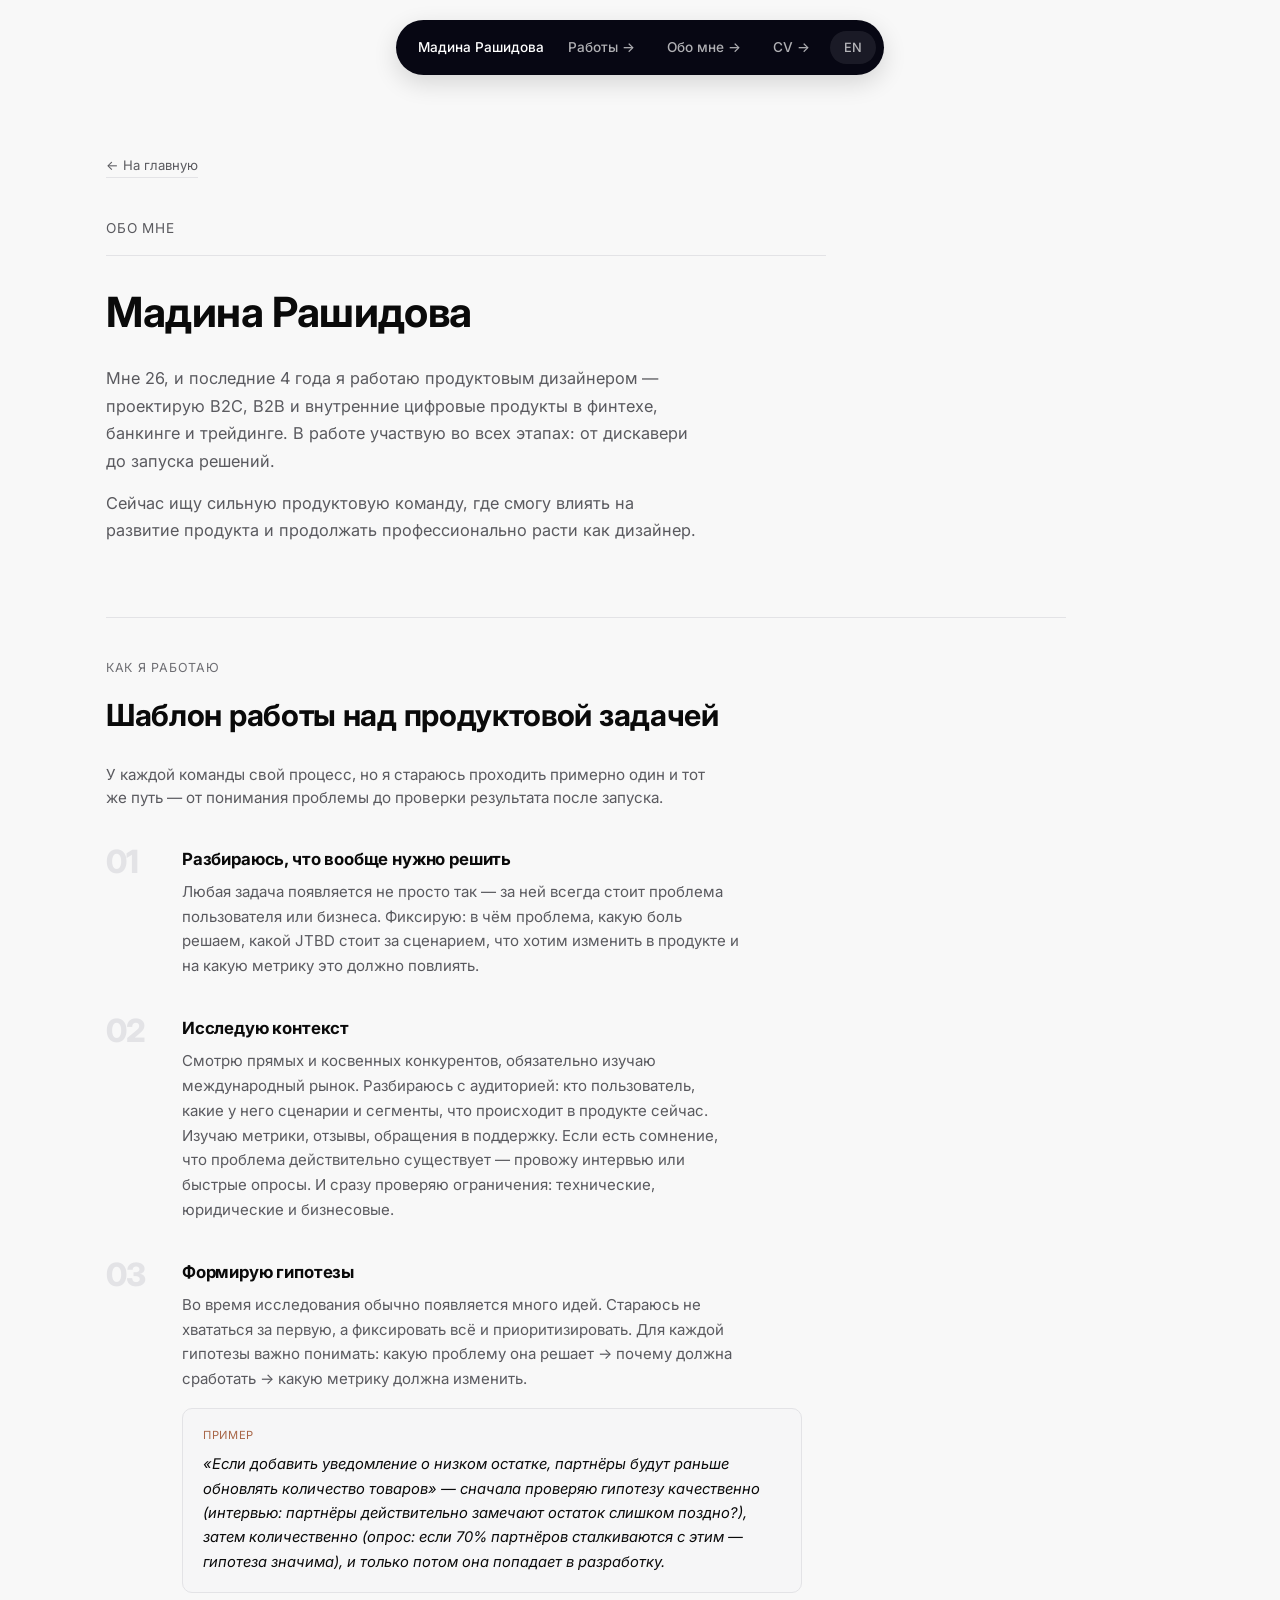
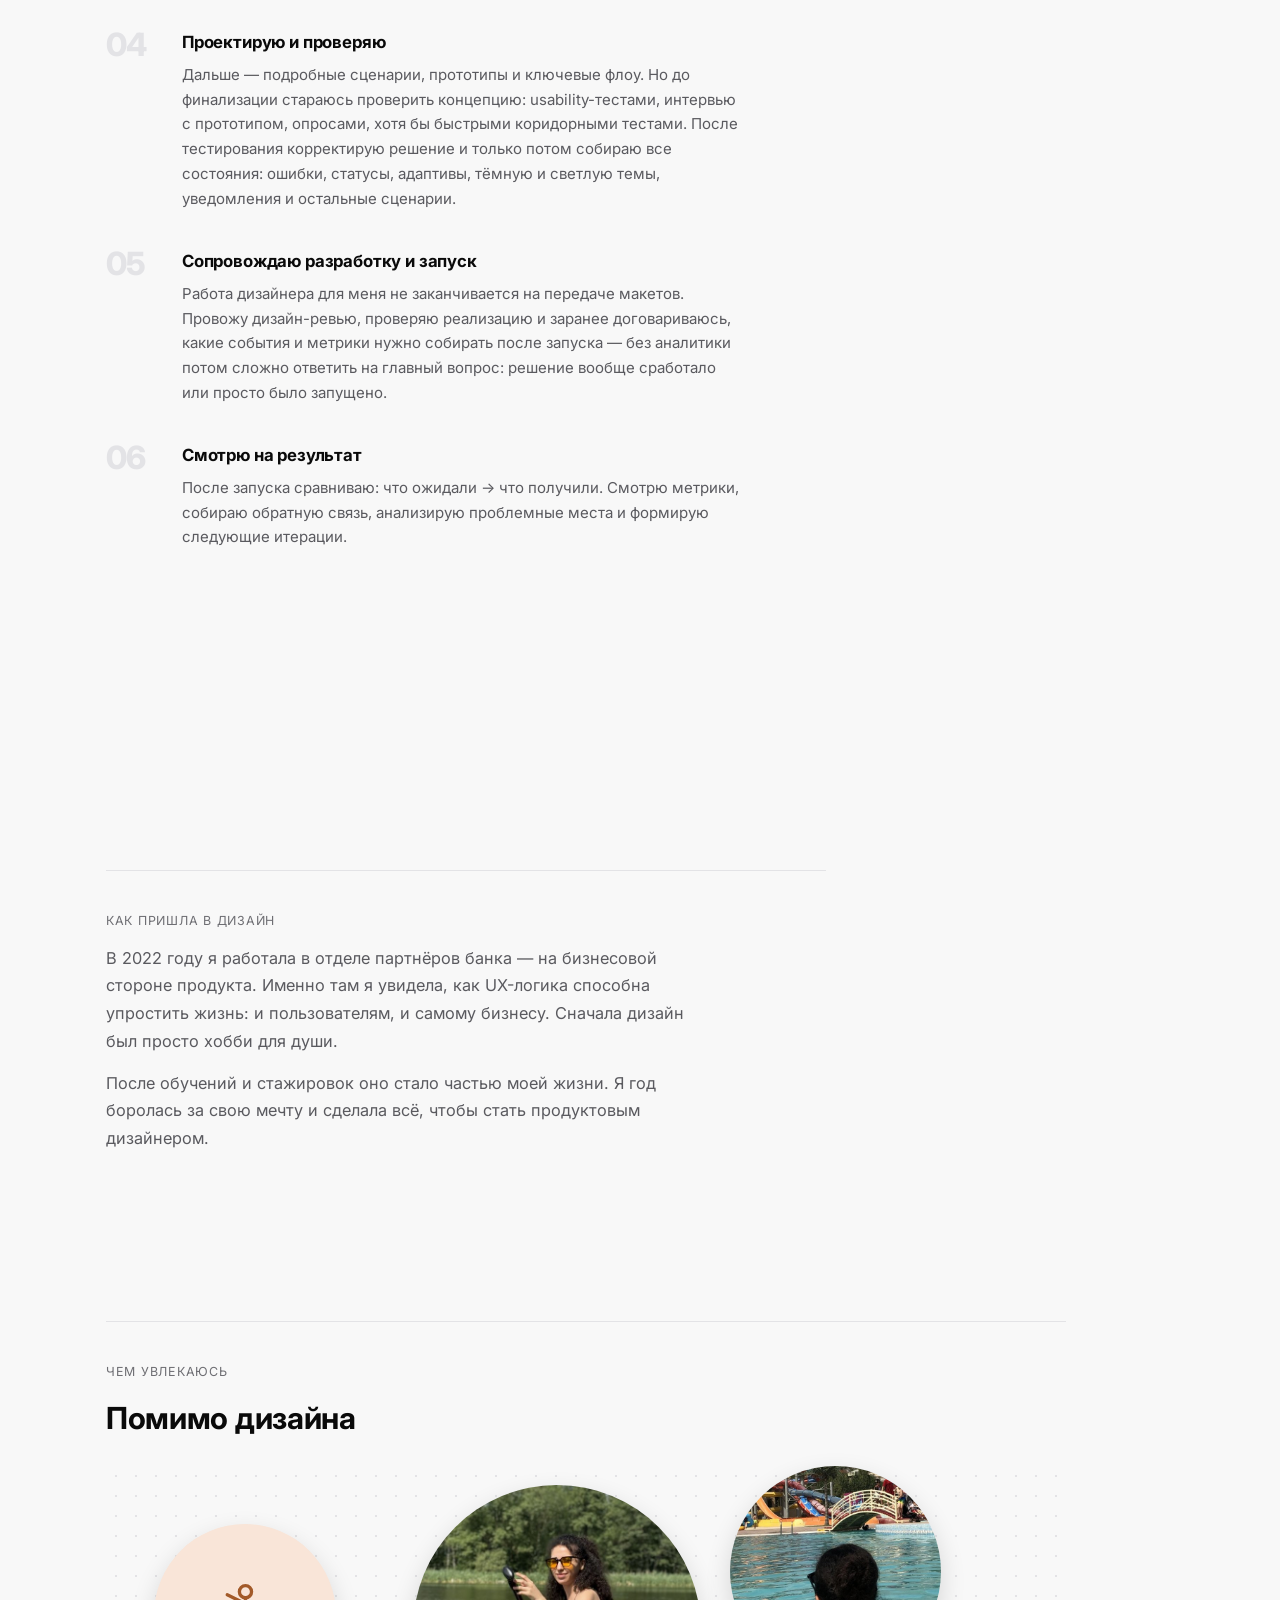
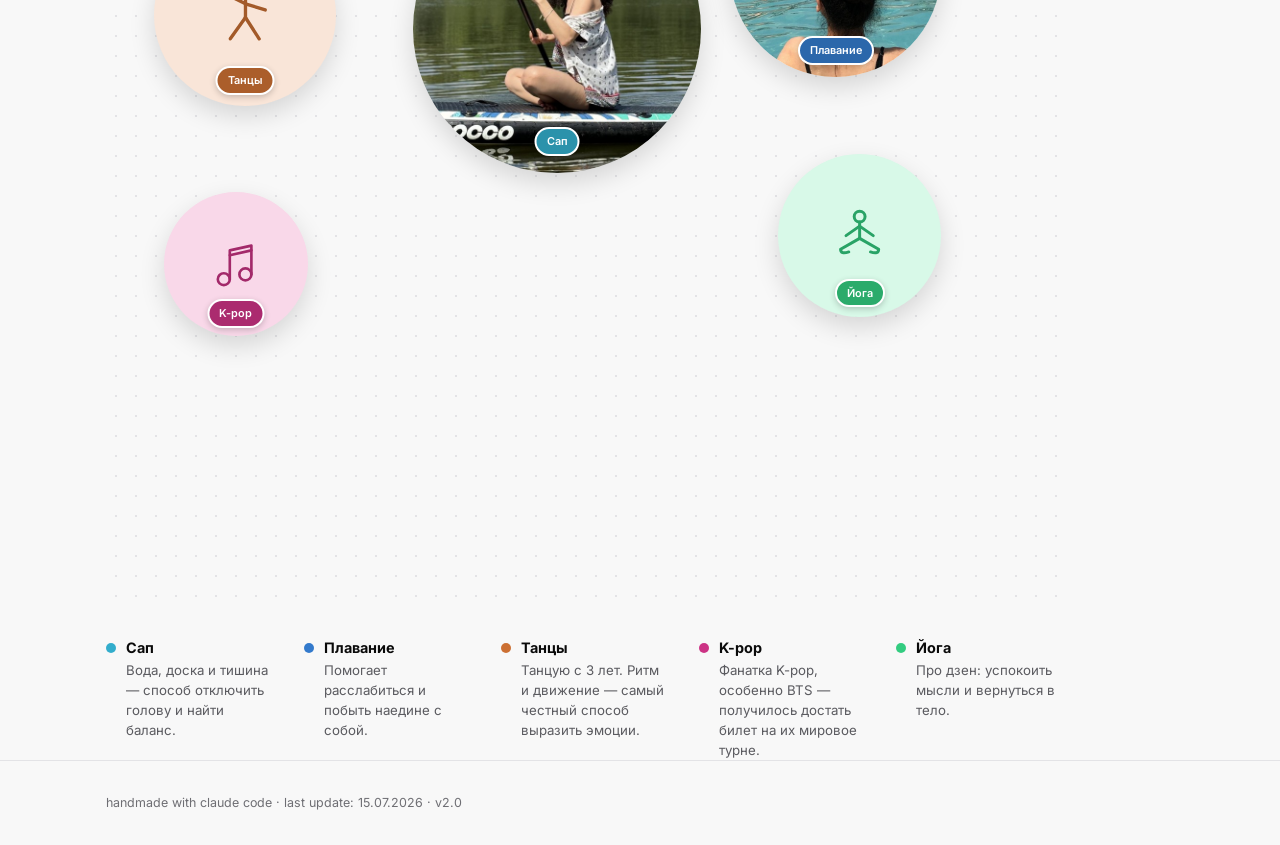
==== about.html @ bf35de85 "Make the hobby bubble-scatter responsive down to mobile Positions and sizes were already container-q" ====
<!DOCTYPE html>
<html lang="ru">
<head>
<meta charset="UTF-8">
<meta name="viewport" content="width=device-width, initial-scale=1.0">
<script>(function(){if(localStorage.getItem('site-lang')==='en')document.documentElement.classList.add('lang-en');})();</script>
<title data-ru="Обо мне — Мадина Рашидова" data-en="About — Madina Rashidova">Обо мне — Мадина Рашидова</title>
<link rel="icon" type="image/png" href="favicon.png">
<meta name="description" data-ru="Мадина Рашидова — продуктовый дизайнер с 4-летним опытом в fintech, banking и трейдинге. Как работаю, как пришла в дизайн и чем увлекаюсь помимо него." data-en="Madina Rashidova — product designer with 4 years of experience in fintech, banking, and trading. How I work, how I got into design, and what I'm into besides it." content="Мадина Рашидова — продуктовый дизайнер с 4-летним опытом в fintech, banking и трейдинге.">
<link rel="preconnect" href="https://fonts.googleapis.com">
<link rel="preconnect" href="https://fonts.gstatic.com" crossorigin>
<link href="https://fonts.googleapis.com/css2?family=Inter:wght@400;500;600;700;800;900&display=swap" rel="stylesheet">
<style>
  :root {
    --bg: #f8f8f8;
    --surface: #f6f6f7;
    --line: #e3e3e6;
    --text: #0a0a0a;
    --text-dim: #5a5a5f;
    --text-dim-2: #6e6e73;
    --accent: #a86647;
    --live: #1f7a3d;
    --nav-bg: #070713;
    --mono: 'Inter', -apple-system, BlinkMacSystemFont, "Segoe UI", Roboto, sans-serif;
    --sans: 'Inter', -apple-system, BlinkMacSystemFont, "Segoe UI", Roboto, sans-serif;
  }
  * { margin: 0; padding: 0; box-sizing: border-box; }
  html { scroll-behavior: smooth; }
  body {
    background: var(--bg);
    color: var(--text);
    font-family: var(--sans);
    line-height: 1.55;
    -webkit-font-smoothing: antialiased;
  }
  a { color: inherit; text-decoration: none; }
  .page { max-width: 1180px; margin: 0 auto; padding: 0 clamp(20px, 5vw, 56px); }

  .site-nav {
    position: fixed; top: 20px; left: 50%; transform: translateX(-50%);
    z-index: 50; display: flex; align-items: center;
    background: var(--nav-bg); border-radius: 100px; padding: 8px 8px 8px 22px;
    box-shadow: 0 8px 24px rgba(0,0,0,0.14);
  }
  .site-nav .nav-name {
    font-family: var(--mono); font-size: 0.85rem; font-weight: 500;
    color: #fff; margin-right: 8px; white-space: nowrap;
  }
  .site-nav a.nav-link {
    font-family: var(--sans); font-size: 0.85rem; font-weight: 500;
    color: rgba(255,255,255,0.68); padding: 9px 16px; border-radius: 100px;
    white-space: nowrap; transition: background 0.2s ease, color 0.2s ease;
  }
  .site-nav a.nav-link:hover, .site-nav a.nav-link:focus-visible { background: rgba(255,255,255,0.12); color: #fff; }
  .lang-toggle {
    font-family: var(--mono); font-size: 0.8rem; font-weight: 500;
    color: rgba(255,255,255,0.68); background: rgba(255,255,255,0.08);
    border: none; padding: 9px 14px; border-radius: 100px; cursor: pointer;
    margin-left: 4px; transition: background 0.2s ease, color 0.2s ease;
  }
  .lang-toggle:hover, .lang-toggle:focus-visible { background: rgba(255,255,255,0.16); color: #fff; }
  @media (max-width: 560px) {
    .site-nav { padding: 6px 6px 6px 14px; }
    .site-nav .nav-name { display: none; }
    .site-nav a.nav-link { padding: 8px 10px; font-size: 0.76rem; }
    .lang-toggle { padding: 8px 11px; font-size: 0.74rem; }
  }

  [data-lang="en"] { display: none; }
  html.lang-en [data-lang="ru"] { display: none; }
  html.lang-en [data-lang="en"] { display: inline; }

  .about-page { padding: 152px 0 0; max-width: 720px; }
  .about-wide { max-width: 960px; }
  .back-link {
    display: inline-block; font-family: var(--mono); font-size: 0.82rem;
    color: var(--text-dim); margin-bottom: 40px; padding-bottom: 2px;
    border-bottom: 1px solid var(--line); transition: color 0.2s ease, border-color 0.2s ease;
  }
  .back-link:hover { color: var(--accent); border-color: var(--accent); }
  .about-kicker {
    font-family: var(--mono); font-size: 0.85rem; color: var(--text-dim);
    text-transform: uppercase; letter-spacing: 0.06em; margin-bottom: 24px;
    padding-bottom: 16px; border-bottom: 1px solid var(--line);
  }
  h1.about-title {
    font-size: clamp(1.8rem, 4vw, 2.6rem); font-weight: 700;
    letter-spacing: -0.01em; margin-bottom: 20px;
  }
  .about-text p { font-size: 1.02rem; color: var(--text-dim); line-height: 1.7; max-width: 60ch; }

  .about-block { margin-top: 72px; padding-top: 40px; border-top: 1px solid var(--line); padding-bottom: 96px; }
  .about-block.tight { padding-bottom: 0; }
  .section-label {
    font-family: var(--mono); font-size: 0.78rem; text-transform: uppercase;
    letter-spacing: 0.06em; color: var(--text-dim-2); margin-bottom: 14px;
  }
  .section-title { font-size: clamp(1.4rem, 3vw, 1.9rem); font-weight: 700; letter-spacing: -0.01em; margin-bottom: 24px; }
  .section-intro { color: var(--text-dim); font-size: 0.95rem; max-width: 62ch; margin-bottom: 36px; }

  .process-grid { display: flex; flex-direction: column; gap: 36px; }
  .process-step { display: grid; grid-template-columns: 56px 1fr; gap: 20px; }
  .process-num {
    font-family: var(--sans); font-weight: 800; font-size: 2rem; color: var(--line);
    line-height: 1; letter-spacing: -0.02em;
  }
  .process-step h3 { font-size: 1.05rem; font-weight: 700; margin-bottom: 8px; letter-spacing: -0.01em; }
  .process-step p { color: var(--text-dim); font-size: 0.94rem; line-height: 1.65; max-width: 62ch; }
  .process-example {
    margin-top: 16px; background: var(--surface); border: 1px solid var(--line);
    border-radius: 10px; padding: 18px 20px; max-width: 62ch;
  }
  .process-example .example-label {
    display: block; font-family: var(--mono); font-size: 0.7rem; text-transform: uppercase;
    letter-spacing: 0.06em; color: var(--accent); margin-bottom: 8px;
  }
  .process-example p { font-style: italic; color: var(--text); font-size: 0.92rem; margin: 0; max-width: none; }
  @media (max-width: 640px) {
    .process-step { grid-template-columns: 36px 1fr; }
    .process-num { font-size: 1.4rem; }
  }

  .hobby-scatter {
    position: relative; container-type: inline-size;
    height: 58cqw; min-height: 220px; margin-bottom: 8px;
    background-image: radial-gradient(circle, var(--line) 1px, transparent 1px);
    background-size: 20px 20px; border-radius: 20px;
  }
  .hobby-bubble {
    position: absolute; left: var(--x); top: var(--y); width: var(--size); height: var(--size);
    border-radius: 50%; overflow: hidden; box-shadow: 0 10px 26px rgba(0,0,0,0.14);
    opacity: 0; transform: scale(0.7); transition: opacity 0.5s ease, transform 0.5s ease;
    transition-delay: var(--delay, 0s);
  }
  .hobby-bubble.in-view { opacity: 1; transform: scale(1); }
  .hobby-bubble img { width: 100%; height: 100%; object-fit: cover; display: block; }
  .hobby-bubble-icon { background: hsl(var(--hue, 20) 72% 91%); display: flex; align-items: center; justify-content: center; }
  .hobby-bubble-icon svg { width: 40%; height: 40%; color: hsl(var(--hue, 20) 60% 40%); }
  .hobby-bubble-tag {
    position: absolute; bottom: 6%; left: 50%; transform: translateX(-50%);
    background: hsl(var(--hue, 20) 60% 42%); color: #fff; font-family: var(--mono);
    font-size: clamp(0.56rem, 3cqw, 0.68rem); font-weight: 600;
    padding: clamp(2px, 0.8cqw, 4px) clamp(6px, 2cqw, 10px); border-radius: 999px;
    white-space: nowrap; border: 2px solid #fff; box-shadow: 0 2px 6px rgba(0,0,0,0.2);
  }
  .hobby-legend {
    display: grid; grid-template-columns: repeat(auto-fit, minmax(150px, 1fr));
    gap: 14px 28px; margin-top: 28px;
  }
  .hobby-legend-item { display: flex; gap: 10px; align-items: flex-start; }
  .hobby-legend-dot { width: 10px; height: 10px; border-radius: 50%; background: hsl(var(--hue, 20) 60% 50%); margin-top: 6px; flex-shrink: 0; }
  .hobby-legend-item strong { font-size: 0.9rem; display: block; margin-bottom: 2px; }
  .hobby-legend-item p { font-size: 0.83rem; color: var(--text-dim); margin: 0; line-height: 1.5; }

  footer.page-footer {
    border-top: 1px solid var(--line); padding: 32px 0;
    font-family: var(--mono); font-size: 0.78rem; color: var(--text-dim-2);
  }
</style>
</head>
<body>

  <nav class="site-nav">
    <a href="index.html" class="nav-name"><span data-lang="ru">Мадина Рашидова</span><span data-lang="en">Madina Rashidova</span></a>
    <a href="index.html#work" class="nav-link"><span data-lang="ru">Работы →</span><span data-lang="en">Work →</span></a>
    <a href="about.html" class="nav-link"><span data-lang="ru">Обо мне →</span><span data-lang="en">About →</span></a>
    <a href="cv.pdf" class="nav-link" target="_blank">CV →</a>
    <button type="button" class="lang-toggle" data-lang-toggle>EN</button>
  </nav>

  <div class="page">

    <div class="about-page">
      <a class="back-link" href="index.html"><span data-lang="ru">← На главную</span><span data-lang="en">← Home</span></a>
      <div class="about-kicker"><span data-lang="ru">Обо мне</span><span data-lang="en">About</span></div>
      <h1 class="about-title"><span data-lang="ru">Мадина Рашидова</span><span data-lang="en">Madina Rashidova</span></h1>
      <div class="about-text">
        <p><span data-lang="ru">Мне 26, и последние 4 года я работаю продуктовым дизайнером — проектирую B2C, B2B и внутренние цифровые продукты в финтехе, банкинге и трейдинге. В работе участвую во всех этапах: от дискавери до запуска решений.</span><span data-lang="en">I'm 26, and for the past 4 years I've been working as a product designer — designing B2C, B2B, and internal digital products in fintech, banking, and trading. I'm involved at every stage of the work, from discovery to launch.</span></p>
        <p style="margin-top:14px"><span data-lang="ru">Сейчас ищу сильную продуктовую команду, где смогу влиять на развитие продукта и продолжать профессионально расти как дизайнер.</span><span data-lang="en">Right now I'm looking for a strong product team where I can influence the product's direction and keep growing as a designer.</span></p>
      </div>
    </div>

    <div class="about-wide">
      <div class="about-block">
        <div class="section-label"><span data-lang="ru">Как я работаю</span><span data-lang="en">How I work</span></div>
        <h2 class="section-title"><span data-lang="ru">Шаблон работы над продуктовой задачей</span><span data-lang="en">My template for a product task</span></h2>
        <p class="section-intro"><span data-lang="ru">У каждой команды свой процесс, но я стараюсь проходить примерно один и тот же путь — от понимания проблемы до проверки результата после запуска.</span><span data-lang="en">Every team has its own process, but I try to follow roughly the same path — from understanding the problem to checking the result after launch.</span></p>

        <div class="process-grid">
          <div class="process-step">
            <div class="process-num">01</div>
            <div>
              <h3><span data-lang="ru">Разбираюсь, что вообще нужно решить</span><span data-lang="en">Figure out what actually needs solving</span></h3>
              <p><span data-lang="ru">Любая задача появляется не просто так — за ней всегда стоит проблема пользователя или бизнеса. Фиксирую: в чём проблема, какую боль решаем, какой JTBD стоит за сценарием, что хотим изменить в продукте и на какую метрику это должно повлиять.</span><span data-lang="en">Every task exists for a reason — there's always a user or business problem behind it. I write down what the problem is, what pain we're solving, the JTBD behind the scenario, what we want to change in the product, and what metric it should move.</span></p>
            </div>
          </div>
          <div class="process-step">
            <div class="process-num">02</div>
            <div>
              <h3><span data-lang="ru">Исследую контекст</span><span data-lang="en">Research the context</span></h3>
              <p><span data-lang="ru">Смотрю прямых и косвенных конкурентов, обязательно изучаю международный рынок. Разбираюсь с аудиторией: кто пользователь, какие у него сценарии и сегменты, что происходит в продукте сейчас. Изучаю метрики, отзывы, обращения в поддержку. Если есть сомнение, что проблема действительно существует — провожу интервью или быстрые опросы. И сразу проверяю ограничения: технические, юридические и бизнесовые.</span><span data-lang="en">I look at direct and indirect competitors, always including the international market. I dig into the audience: who the user is, what scenarios and segments exist, what's happening in the product right now. I study metrics, reviews, and support tickets. If I doubt the problem really exists, I run interviews or quick surveys. And I check constraints early — technical, legal, business.</span></p>
            </div>
          </div>
          <div class="process-step">
            <div class="process-num">03</div>
            <div>
              <h3><span data-lang="ru">Формирую гипотезы</span><span data-lang="en">Form hypotheses</span></h3>
              <p><span data-lang="ru">Во время исследования обычно появляется много идей. Стараюсь не хвататься за первую, а фиксировать всё и приоритизировать. Для каждой гипотезы важно понимать: какую проблему она решает → почему должна сработать → какую метрику должна изменить.</span><span data-lang="en">Research usually surfaces a lot of ideas. I try not to grab the first one, but log everything and prioritize. For each hypothesis I need to know: what problem it solves → why it should work → what metric it should change.</span></p>
              <div class="process-example">
                <span class="example-label"><span data-lang="ru">Пример</span><span data-lang="en">Example</span></span>
                <p><span data-lang="ru">«Если добавить уведомление о низком остатке, партнёры будут раньше обновлять количество товаров» — сначала проверяю гипотезу качественно (интервью: партнёры действительно замечают остаток слишком поздно?), затем количественно (опрос: если 70% партнёров сталкиваются с этим — гипотеза значима), и только потом она попадает в разработку.</span><span data-lang="en">"If we add a low-stock notification, partners will update quantities earlier" — I first check the hypothesis qualitatively (interviews: do partners really notice low stock too late?), then quantitatively (a survey: if 70% of partners hit this problem, the hypothesis is significant), and only then does it move into development.</span></p>
              </div>
            </div>
          </div>
          <div class="process-step">
            <div class="process-num">04</div>
            <div>
              <h3><span data-lang="ru">Проектирую и проверяю</span><span data-lang="en">Design and validate</span></h3>
              <p><span data-lang="ru">Дальше — подробные сценарии, прототипы и ключевые флоу. Но до финализации стараюсь проверить концепцию: usability-тестами, интервью с прототипом, опросами, хотя бы быстрыми коридорными тестами. После тестирования корректирую решение и только потом собираю все состояния: ошибки, статусы, адаптивы, тёмную и светлую темы, уведомления и остальные сценарии.</span><span data-lang="en">Next come detailed scenarios, prototypes, and key flows. But before finalizing, I try to validate the concept: usability tests, prototype interviews, surveys, or at least quick hallway tests. After testing I adjust the solution, and only then assemble every state: errors, statuses, responsive layouts, dark and light themes, notifications, and the rest of the scenarios.</span></p>
            </div>
          </div>
          <div class="process-step">
            <div class="process-num">05</div>
            <div>
              <h3><span data-lang="ru">Сопровождаю разработку и запуск</span><span data-lang="en">Support development and launch</span></h3>
              <p><span data-lang="ru">Работа дизайнера для меня не заканчивается на передаче макетов. Провожу дизайн-ревью, проверяю реализацию и заранее договариваюсь, какие события и метрики нужно собирать после запуска — без аналитики потом сложно ответить на главный вопрос: решение вообще сработало или просто было запущено.</span><span data-lang="en">For me, a designer's job doesn't end at handoff. I run design reviews, check the implementation, and agree in advance on which events and metrics to track after launch — without analytics it's hard to later answer the main question: did the solution actually work, or did it just ship.</span></p>
            </div>
          </div>
          <div class="process-step">
            <div class="process-num">06</div>
            <div>
              <h3><span data-lang="ru">Смотрю на результат</span><span data-lang="en">Look at the result</span></h3>
              <p><span data-lang="ru">После запуска сравниваю: что ожидали → что получили. Смотрю метрики, собираю обратную связь, анализирую проблемные места и формирую следующие итерации.</span><span data-lang="en">After launch I compare what we expected to what we got. I look at metrics, gather feedback, analyze pain points, and shape the next iterations.</span></p>
            </div>
          </div>
        </div>
      </div>
    </div>

    <div class="about-page">
      <div class="about-block">
        <div class="section-label"><span data-lang="ru">Как пришла в дизайн</span><span data-lang="en">How I got into design</span></div>
        <div class="about-text">
          <p><span data-lang="ru">В 2022 году я работала в отделе партнёров банка — на бизнесовой стороне продукта. Именно там я увидела, как UX-логика способна упростить жизнь: и пользователям, и самому бизнесу. Сначала дизайн был просто хобби для души.</span><span data-lang="en">In 2022 I worked in a bank's partner department — on the business side of the product. That's where I first saw how UX logic can simplify life, both for users and for the business itself. At first, design was just a hobby for the soul.</span></p>
          <p style="margin-top:14px"><span data-lang="ru">После обучений и стажировок оно стало частью моей жизни. Я год боролась за свою мечту и сделала всё, чтобы стать продуктовым дизайнером.</span><span data-lang="en">After courses and internships, it became part of my life. I spent a year fighting for that dream, and did everything I could to become a product designer.</span></p>
        </div>
      </div>
    </div>

    <div class="about-wide">
      <div class="about-block tight">
        <div class="section-label"><span data-lang="ru">Чем увлекаюсь</span><span data-lang="en">What I'm into</span></div>
        <h2 class="section-title"><span data-lang="ru">Помимо дизайна</span><span data-lang="en">Beyond design</span></h2>

        <div class="hobby-scatter" id="hobbyScatter">
          <div class="hobby-bubble" style="--hue:192; --size:30cqw; --x:32cqw; --y:2cqw; --delay:0s;">
            <img src="assets/hobby-sup.jpg" alt="Мадина на сапе на озере" loading="lazy">
            <span class="hobby-bubble-tag"><span data-lang="ru">Сап</span><span data-lang="en">SUP</span></span>
          </div>
          <div class="hobby-bubble" style="--hue:212; --size:22cqw; --x:65cqw; --y:0cqw; --delay:0.08s;">
            <img src="assets/hobby-swim.jpg" alt="Мадина у бассейна в аквапарке" loading="lazy">
            <span class="hobby-bubble-tag"><span data-lang="ru">Плавание</span><span data-lang="en">Swim</span></span>
          </div>
          <div class="hobby-bubble hobby-bubble-icon" style="--hue:24; --size:19cqw; --x:5cqw; --y:6cqw; --delay:0.16s;">
            <svg viewBox="0 0 48 48" fill="none" xmlns="http://www.w3.org/2000/svg">
              <circle cx="24" cy="9" r="4" stroke="currentColor" stroke-width="2.2"/>
              <path d="M24 13V26" stroke="currentColor" stroke-width="2.2" stroke-linecap="round"/>
              <path d="M24 17L12 11" stroke="currentColor" stroke-width="2.2" stroke-linecap="round"/>
              <path d="M24 17L37 21" stroke="currentColor" stroke-width="2.2" stroke-linecap="round"/>
              <path d="M24 26L14 40" stroke="currentColor" stroke-width="2.2" stroke-linecap="round"/>
              <path d="M24 26L33 40" stroke="currentColor" stroke-width="2.2" stroke-linecap="round"/>
            </svg>
            <span class="hobby-bubble-tag"><span data-lang="ru">Танцы</span><span data-lang="en">Dance</span></span>
          </div>
          <div class="hobby-bubble hobby-bubble-icon" style="--hue:328; --size:15cqw; --x:6cqw; --y:34cqw; --delay:0.24s;">
            <svg viewBox="0 0 48 48" fill="none" xmlns="http://www.w3.org/2000/svg">
              <circle cx="14" cy="36" r="5" stroke="currentColor" stroke-width="2.2"/>
              <circle cx="32" cy="32" r="5" stroke="currentColor" stroke-width="2.2"/>
              <path d="M19 36V12L37 8V32" stroke="currentColor" stroke-width="2.2" stroke-linecap="round" stroke-linejoin="round"/>
              <path d="M19 16L37 12" stroke="currentColor" stroke-width="2.2" stroke-linecap="round"/>
            </svg>
            <span class="hobby-bubble-tag">K-pop</span>
          </div>
          <div class="hobby-bubble hobby-bubble-icon" style="--hue:150; --size:17cqw; --x:70cqw; --y:30cqw; --delay:0.32s;">
            <svg viewBox="0 0 48 48" fill="none" xmlns="http://www.w3.org/2000/svg">
              <circle cx="24" cy="10" r="4" stroke="currentColor" stroke-width="2.2"/>
              <path d="M24 14V26" stroke="currentColor" stroke-width="2.2" stroke-linecap="round"/>
              <path d="M24 17L14 24" stroke="currentColor" stroke-width="2.2" stroke-linecap="round"/>
              <path d="M24 17L34 24" stroke="currentColor" stroke-width="2.2" stroke-linecap="round"/>
              <path d="M24 26L10 34Q10 38 16 36" stroke="currentColor" stroke-width="2.2" stroke-linecap="round" stroke-linejoin="round"/>
              <path d="M24 26L38 34Q38 38 32 36" stroke="currentColor" stroke-width="2.2" stroke-linecap="round" stroke-linejoin="round"/>
            </svg>
            <span class="hobby-bubble-tag"><span data-lang="ru">Йога</span><span data-lang="en">Yoga</span></span>
          </div>
        </div>

        <div class="hobby-legend">
          <div class="hobby-legend-item">
            <span class="hobby-legend-dot" style="--hue:192"></span>
            <div><strong><span data-lang="ru">Сап</span><span data-lang="en">SUP</span></strong><p><span data-lang="ru">Вода, доска и тишина — способ отключить голову и найти баланс.</span><span data-lang="en">Water, a board, and silence — a way to switch off and find balance.</span></p></div>
          </div>
          <div class="hobby-legend-item">
            <span class="hobby-legend-dot" style="--hue:212"></span>
            <div><strong><span data-lang="ru">Плавание</span><span data-lang="en">Swimming</span></strong><p><span data-lang="ru">Помогает расслабиться и побыть наедине с собой.</span><span data-lang="en">Helps me relax and spend time alone with my thoughts.</span></p></div>
          </div>
          <div class="hobby-legend-item">
            <span class="hobby-legend-dot" style="--hue:24"></span>
            <div><strong><span data-lang="ru">Танцы</span><span data-lang="en">Dance</span></strong><p><span data-lang="ru">Танцую с 3 лет. Ритм и движение — самый честный способ выразить эмоции.</span><span data-lang="en">Dancing since age 3. Rhythm and movement are the most honest way I express emotion.</span></p></div>
          </div>
          <div class="hobby-legend-item">
            <span class="hobby-legend-dot" style="--hue:328"></span>
            <div><strong>K-pop</strong><p><span data-lang="ru">Фанатка K-pop, особенно BTS — получилось достать билет на их мировое турне.</span><span data-lang="en">A K-pop fan, especially of BTS — managed to get a ticket to their world tour.</span></p></div>
          </div>
          <div class="hobby-legend-item">
            <span class="hobby-legend-dot" style="--hue:150"></span>
            <div><strong><span data-lang="ru">Йога</span><span data-lang="en">Yoga</span></strong><p><span data-lang="ru">Про дзен: успокоить мысли и вернуться в тело.</span><span data-lang="en">About finding zen — calming the mind and returning to the body.</span></p></div>
          </div>
        </div>

      </div>
    </div>

  </div>

  <footer class="page-footer">
    <div class="page">handmade with claude code · last update: 15.07.2026 · v2.0</div>
  </footer>

  <script>
    if ('IntersectionObserver' in window) {
      var hobbyEls = document.querySelectorAll('.hobby-bubble');
      var hobbyObserver = new IntersectionObserver(function (entries) {
        entries.forEach(function (entry) {
          if (entry.isIntersecting) {
            entry.target.classList.add('in-view');
            hobbyObserver.unobserve(entry.target);
          }
        });
      }, { threshold: 0.2 });
      hobbyEls.forEach(function (el) { hobbyObserver.observe(el); });
    } else {
      document.querySelectorAll('.hobby-bubble').forEach(function (el) { el.classList.add('in-view'); });
    }
  </script>
  <script src="assets/i18n.js"></script>
</body>
</html>
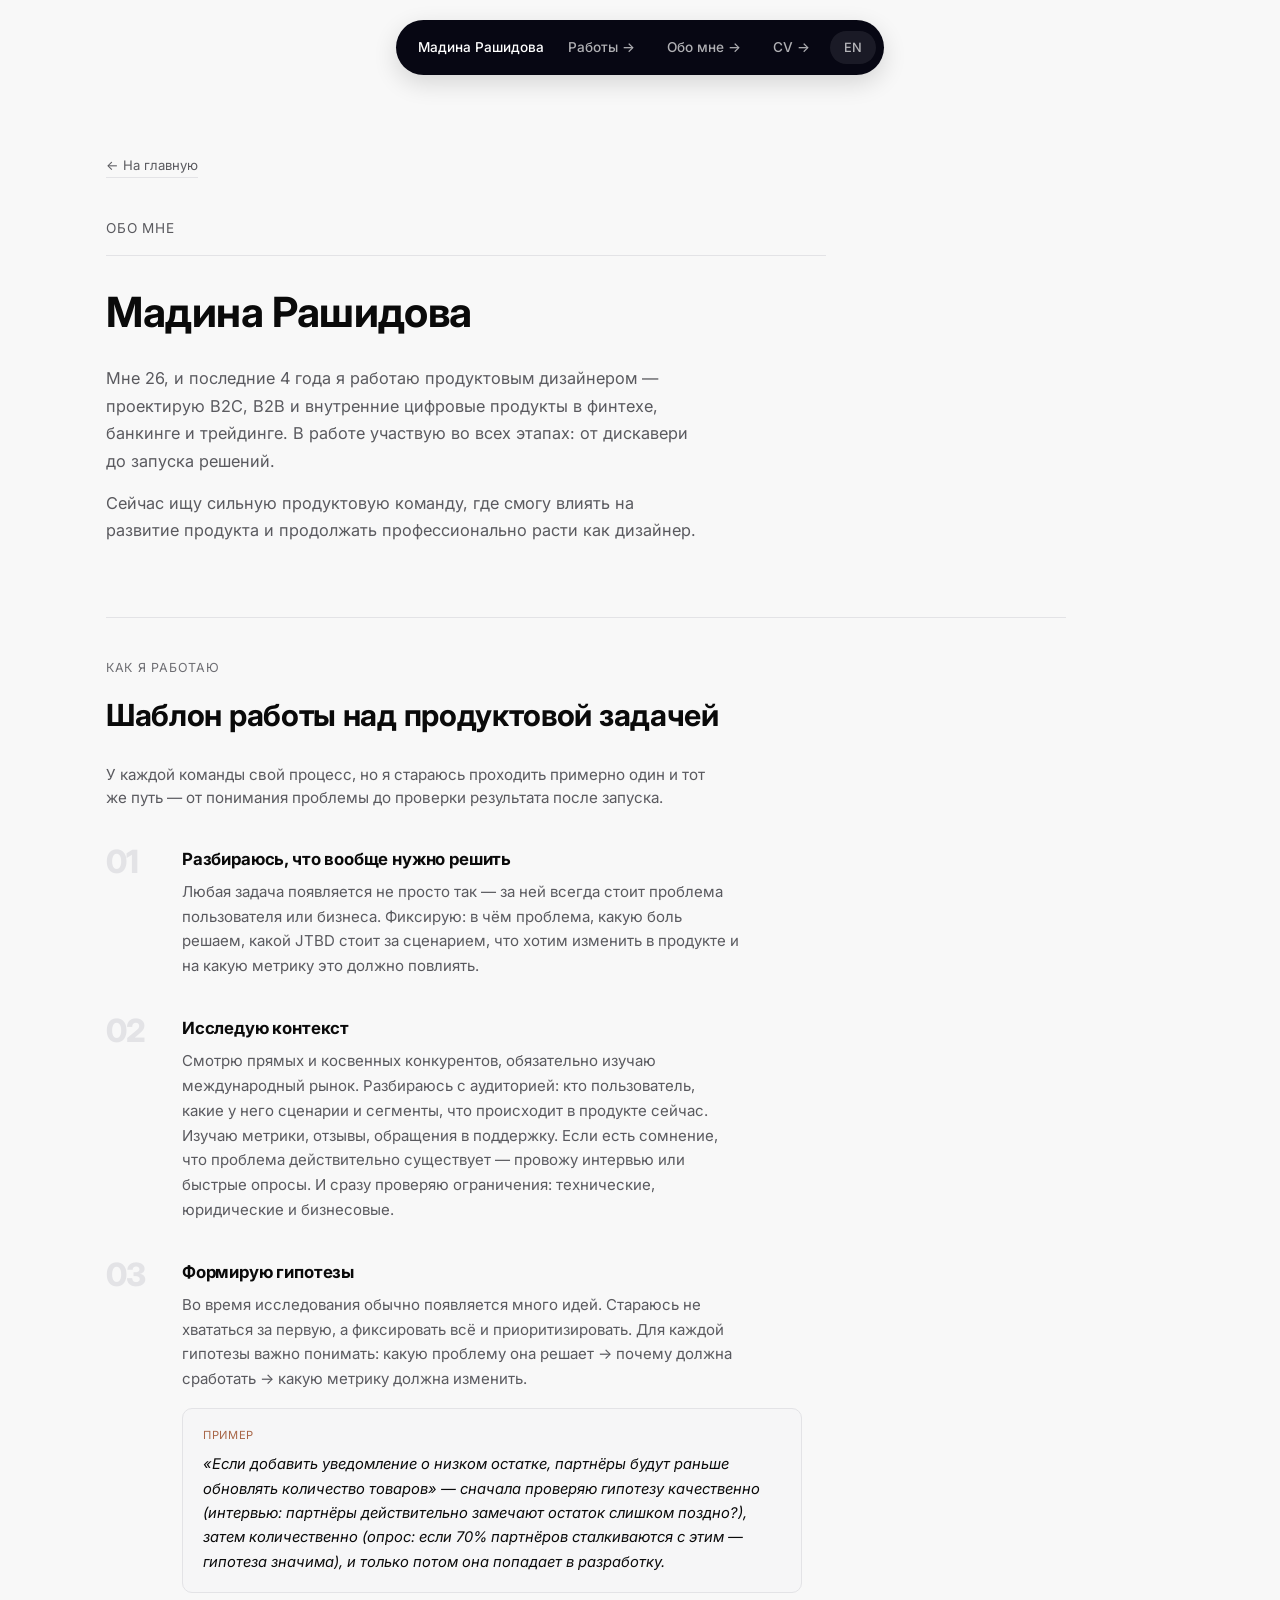
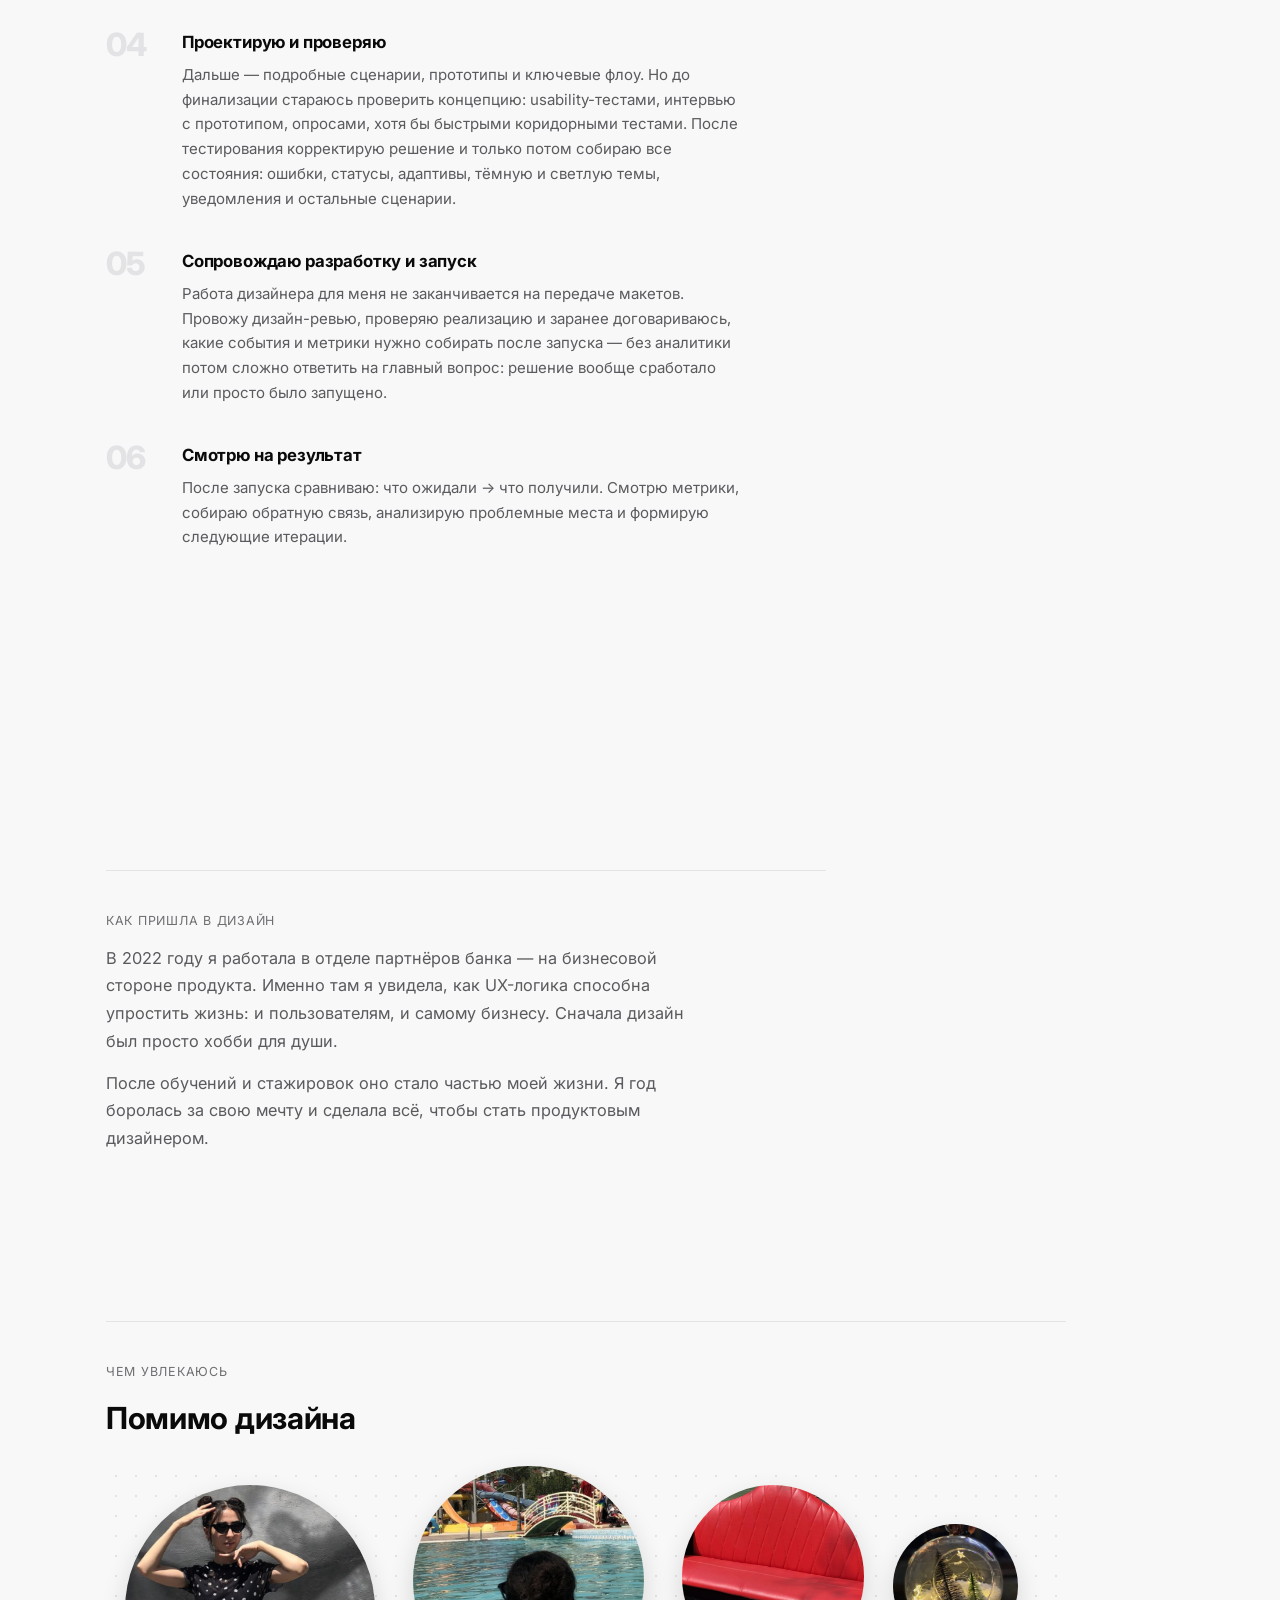
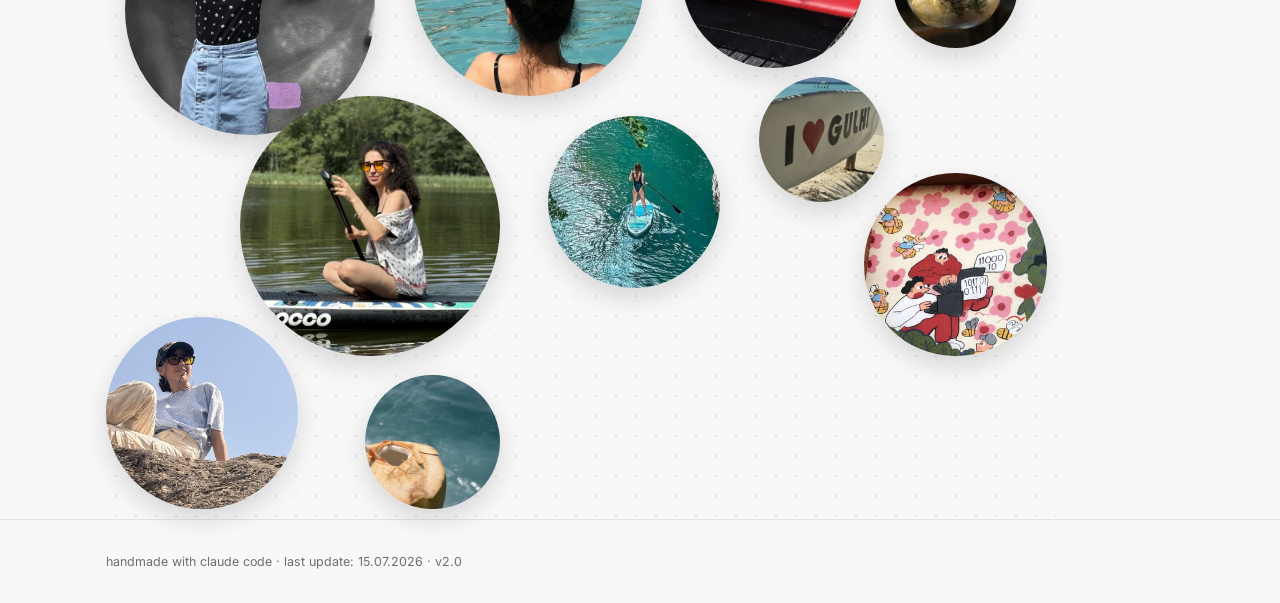
==== commit ce1a7621: "Rework hobby section as a pure photo bubble collage, no text Replaces the labeled hobby bubbles with" ====
--- a/about.html
+++ b/about.html
@@ -122,7 +122,7 @@
 
   .hobby-scatter {
     position: relative; container-type: inline-size;
-    height: 58cqw; min-height: 220px; margin-bottom: 8px;
+    aspect-ratio: 100 / 68;
     background-image: radial-gradient(circle, var(--line) 1px, transparent 1px);
     background-size: 20px 20px; border-radius: 20px;
   }
@@ -134,23 +134,6 @@
   }
   .hobby-bubble.in-view { opacity: 1; transform: scale(1); }
   .hobby-bubble img { width: 100%; height: 100%; object-fit: cover; display: block; }
-  .hobby-bubble-icon { background: hsl(var(--hue, 20) 72% 91%); display: flex; align-items: center; justify-content: center; }
-  .hobby-bubble-icon svg { width: 40%; height: 40%; color: hsl(var(--hue, 20) 60% 40%); }
-  .hobby-bubble-tag {
-    position: absolute; bottom: 6%; left: 50%; transform: translateX(-50%);
-    background: hsl(var(--hue, 20) 60% 42%); color: #fff; font-family: var(--mono);
-    font-size: clamp(0.56rem, 3cqw, 0.68rem); font-weight: 600;
-    padding: clamp(2px, 0.8cqw, 4px) clamp(6px, 2cqw, 10px); border-radius: 999px;
-    white-space: nowrap; border: 2px solid #fff; box-shadow: 0 2px 6px rgba(0,0,0,0.2);
-  }
-  .hobby-legend {
-    display: grid; grid-template-columns: repeat(auto-fit, minmax(150px, 1fr));
-    gap: 14px 28px; margin-top: 28px;
-  }
-  .hobby-legend-item { display: flex; gap: 10px; align-items: flex-start; }
-  .hobby-legend-dot { width: 10px; height: 10px; border-radius: 50%; background: hsl(var(--hue, 20) 60% 50%); margin-top: 6px; flex-shrink: 0; }
-  .hobby-legend-item strong { font-size: 0.9rem; display: block; margin-bottom: 2px; }
-  .hobby-legend-item p { font-size: 0.83rem; color: var(--text-dim); margin: 0; line-height: 1.5; }
 
   footer.page-footer {
     border-top: 1px solid var(--line); padding: 32px 0;
@@ -253,70 +236,37 @@
         <h2 class="section-title"><span data-lang="ru">Помимо дизайна</span><span data-lang="en">Beyond design</span></h2>
 
         <div class="hobby-scatter" id="hobbyScatter">
-          <div class="hobby-bubble" style="--hue:192; --size:30cqw; --x:32cqw; --y:2cqw; --delay:0s;">
+          <div class="hobby-bubble" style="--size:26cqw; --x:2cqw; --y:2cqw; --delay:0s;">
+            <img src="assets/collage-mural-pose.jpg" alt="Мадина у стрит-арт мурала" loading="lazy">
+          </div>
+          <div class="hobby-bubble" style="--size:24cqw; --x:32cqw; --y:0cqw; --delay:0.06s;">
+            <img src="assets/hobby-swim.jpg" alt="Мадина у бассейна в аквапарке" loading="lazy">
+          </div>
+          <div class="hobby-bubble" style="--size:19cqw; --x:60cqw; --y:2cqw; --delay:0.12s;">
+            <img src="assets/collage-gondola.jpg" alt="Гондола на воде" loading="lazy">
+          </div>
+          <div class="hobby-bubble" style="--size:13cqw; --x:82cqw; --y:6cqw; --delay:0.18s;">
+            <img src="assets/collage-ornament.jpg" alt="Новогодний шар с огоньками" loading="lazy">
+          </div>
+          <div class="hobby-bubble" style="--size:27cqw; --x:14cqw; --y:24cqw; --delay:0.24s;">
             <img src="assets/hobby-sup.jpg" alt="Мадина на сапе на озере" loading="lazy">
-            <span class="hobby-bubble-tag"><span data-lang="ru">Сап</span><span data-lang="en">SUP</span></span>
-          </div>
-          <div class="hobby-bubble" style="--hue:212; --size:22cqw; --x:65cqw; --y:0cqw; --delay:0.08s;">
-            <img src="assets/hobby-swim.jpg" alt="Мадина у бассейна в аквапарке" loading="lazy">
-            <span class="hobby-bubble-tag"><span data-lang="ru">Плавание</span><span data-lang="en">Swim</span></span>
-          </div>
-          <div class="hobby-bubble hobby-bubble-icon" style="--hue:24; --size:19cqw; --x:5cqw; --y:6cqw; --delay:0.16s;">
-            <svg viewBox="0 0 48 48" fill="none" xmlns="http://www.w3.org/2000/svg">
-              <circle cx="24" cy="9" r="4" stroke="currentColor" stroke-width="2.2"/>
-              <path d="M24 13V26" stroke="currentColor" stroke-width="2.2" stroke-linecap="round"/>
-              <path d="M24 17L12 11" stroke="currentColor" stroke-width="2.2" stroke-linecap="round"/>
-              <path d="M24 17L37 21" stroke="currentColor" stroke-width="2.2" stroke-linecap="round"/>
-              <path d="M24 26L14 40" stroke="currentColor" stroke-width="2.2" stroke-linecap="round"/>
-              <path d="M24 26L33 40" stroke="currentColor" stroke-width="2.2" stroke-linecap="round"/>
-            </svg>
-            <span class="hobby-bubble-tag"><span data-lang="ru">Танцы</span><span data-lang="en">Dance</span></span>
-          </div>
-          <div class="hobby-bubble hobby-bubble-icon" style="--hue:328; --size:15cqw; --x:6cqw; --y:34cqw; --delay:0.24s;">
-            <svg viewBox="0 0 48 48" fill="none" xmlns="http://www.w3.org/2000/svg">
-              <circle cx="14" cy="36" r="5" stroke="currentColor" stroke-width="2.2"/>
-              <circle cx="32" cy="32" r="5" stroke="currentColor" stroke-width="2.2"/>
-              <path d="M19 36V12L37 8V32" stroke="currentColor" stroke-width="2.2" stroke-linecap="round" stroke-linejoin="round"/>
-              <path d="M19 16L37 12" stroke="currentColor" stroke-width="2.2" stroke-linecap="round"/>
-            </svg>
-            <span class="hobby-bubble-tag">K-pop</span>
-          </div>
-          <div class="hobby-bubble hobby-bubble-icon" style="--hue:150; --size:17cqw; --x:70cqw; --y:30cqw; --delay:0.32s;">
-            <svg viewBox="0 0 48 48" fill="none" xmlns="http://www.w3.org/2000/svg">
-              <circle cx="24" cy="10" r="4" stroke="currentColor" stroke-width="2.2"/>
-              <path d="M24 14V26" stroke="currentColor" stroke-width="2.2" stroke-linecap="round"/>
-              <path d="M24 17L14 24" stroke="currentColor" stroke-width="2.2" stroke-linecap="round"/>
-              <path d="M24 17L34 24" stroke="currentColor" stroke-width="2.2" stroke-linecap="round"/>
-              <path d="M24 26L10 34Q10 38 16 36" stroke="currentColor" stroke-width="2.2" stroke-linecap="round" stroke-linejoin="round"/>
-              <path d="M24 26L38 34Q38 38 32 36" stroke="currentColor" stroke-width="2.2" stroke-linecap="round" stroke-linejoin="round"/>
-            </svg>
-            <span class="hobby-bubble-tag"><span data-lang="ru">Йога</span><span data-lang="en">Yoga</span></span>
+          </div>
+          <div class="hobby-bubble" style="--size:18cqw; --x:46cqw; --y:26cqw; --delay:0.3s;">
+            <img src="assets/collage-sup-aerial.jpg" alt="Сап с высоты, каньон" loading="lazy">
+          </div>
+          <div class="hobby-bubble" style="--size:13cqw; --x:68cqw; --y:22cqw; --delay:0.36s;">
+            <img src="assets/collage-paddlesign.jpg" alt="Табличка I love Gulhi на пляже" loading="lazy">
+          </div>
+          <div class="hobby-bubble" style="--size:19cqw; --x:79cqw; --y:32cqw; --delay:0.42s;">
+            <img src="assets/collage-mural-color.jpg" alt="Цветной стрит-арт мурал" loading="lazy">
+          </div>
+          <div class="hobby-bubble" style="--size:20cqw; --x:0cqw; --y:47cqw; --delay:0.48s;">
+            <img src="assets/collage-cliff.jpg" alt="Мадина на скале" loading="lazy">
+          </div>
+          <div class="hobby-bubble" style="--size:14cqw; --x:27cqw; --y:53cqw; --delay:0.54s;">
+            <img src="assets/collage-coconut.jpg" alt="Кокос с трубочкой над водой" loading="lazy">
           </div>
         </div>
-
-        <div class="hobby-legend">
-          <div class="hobby-legend-item">
-            <span class="hobby-legend-dot" style="--hue:192"></span>
-            <div><strong><span data-lang="ru">Сап</span><span data-lang="en">SUP</span></strong><p><span data-lang="ru">Вода, доска и тишина — способ отключить голову и найти баланс.</span><span data-lang="en">Water, a board, and silence — a way to switch off and find balance.</span></p></div>
-          </div>
-          <div class="hobby-legend-item">
-            <span class="hobby-legend-dot" style="--hue:212"></span>
-            <div><strong><span data-lang="ru">Плавание</span><span data-lang="en">Swimming</span></strong><p><span data-lang="ru">Помогает расслабиться и побыть наедине с собой.</span><span data-lang="en">Helps me relax and spend time alone with my thoughts.</span></p></div>
-          </div>
-          <div class="hobby-legend-item">
-            <span class="hobby-legend-dot" style="--hue:24"></span>
-            <div><strong><span data-lang="ru">Танцы</span><span data-lang="en">Dance</span></strong><p><span data-lang="ru">Танцую с 3 лет. Ритм и движение — самый честный способ выразить эмоции.</span><span data-lang="en">Dancing since age 3. Rhythm and movement are the most honest way I express emotion.</span></p></div>
-          </div>
-          <div class="hobby-legend-item">
-            <span class="hobby-legend-dot" style="--hue:328"></span>
-            <div><strong>K-pop</strong><p><span data-lang="ru">Фанатка K-pop, особенно BTS — получилось достать билет на их мировое турне.</span><span data-lang="en">A K-pop fan, especially of BTS — managed to get a ticket to their world tour.</span></p></div>
-          </div>
-          <div class="hobby-legend-item">
-            <span class="hobby-legend-dot" style="--hue:150"></span>
-            <div><strong><span data-lang="ru">Йога</span><span data-lang="en">Yoga</span></strong><p><span data-lang="ru">Про дзен: успокоить мысли и вернуться в тело.</span><span data-lang="en">About finding zen — calming the mind and returning to the body.</span></p></div>
-          </div>
-        </div>
-
       </div>
     </div>
 
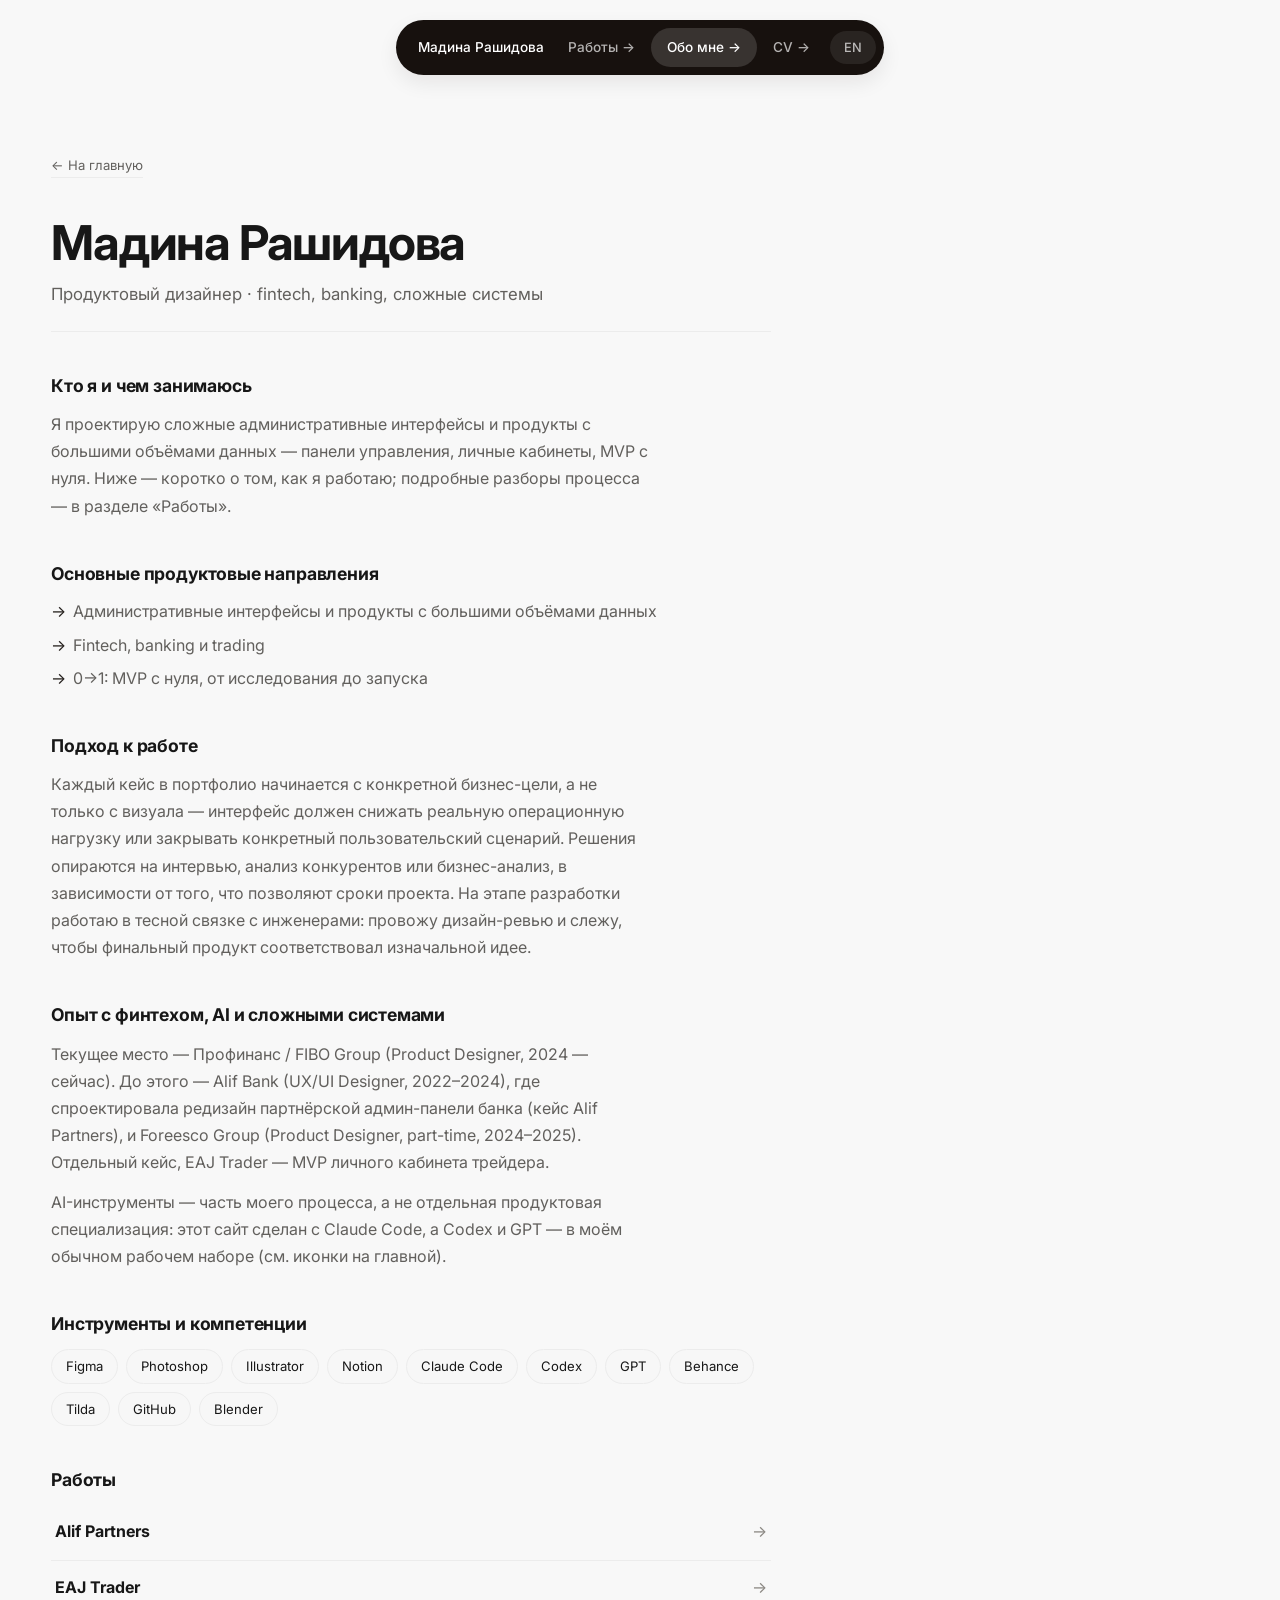
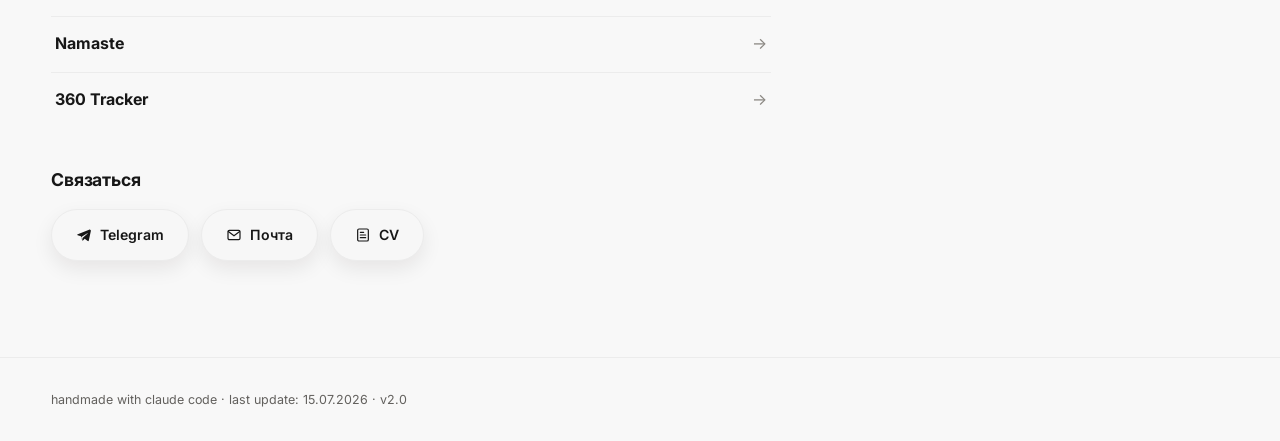
==== commit 6fd18968: "Rework project scroll transitions, fix accessibility/spacing issues, add case content - Replace sect" ====
--- a/about.html
+++ b/about.html
@@ -6,23 +6,40 @@
 <script>(function(){if(localStorage.getItem('site-lang')==='en')document.documentElement.classList.add('lang-en');})();</script>
 <title data-ru="Обо мне — Мадина Рашидова" data-en="About — Madina Rashidova">Обо мне — Мадина Рашидова</title>
 <link rel="icon" type="image/png" href="favicon.png">
-<meta name="description" data-ru="Мадина Рашидова — продуктовый дизайнер с 4-летним опытом в fintech, banking и трейдинге. Как работаю, как пришла в дизайн и чем увлекаюсь помимо него." data-en="Madina Rashidova — product designer with 4 years of experience in fintech, banking, and trading. How I work, how I got into design, and what I'm into besides it." content="Мадина Рашидова — продуктовый дизайнер с 4-летним опытом в fintech, banking и трейдинге.">
+<meta name="description" data-ru="Мадина Рашидова — продуктовый дизайнер с опытом в fintech, banking и мобильных продуктах." data-en="Madina Rashidova — product designer with experience in fintech, banking, and mobile products." content="Мадина Рашидова — продуктовый дизайнер с опытом в fintech, banking и мобильных продуктах.">
 <link rel="preconnect" href="https://fonts.googleapis.com">
 <link rel="preconnect" href="https://fonts.gstatic.com" crossorigin>
-<link href="https://fonts.googleapis.com/css2?family=Inter:wght@400;500;600;700;800;900&display=swap" rel="stylesheet">
+<link href="https://fonts.googleapis.com/css2?family=Inter:ital,wght@0,400;0,500;0,600;0,700;0,800;0,900;1,500;1,600&display=swap" rel="stylesheet">
 <style>
   :root {
     --bg: #f8f8f8;
-    --surface: #f6f6f7;
-    --line: #e3e3e6;
-    --text: #0a0a0a;
-    --text-dim: #5a5a5f;
-    --text-dim-2: #6e6e73;
-    --accent: #a86647;
-    --live: #1f7a3d;
-    --nav-bg: #070713;
+    --surface: #f7f7f7;
+    --surface-translucent: rgba(255, 255, 255, 0.65);
+    --line: #ececec;
+    --line-strong: #eaeaea;
+    --line-soft: #f1f1f1;
+    --line-faint: #f5f5f5;
+    --text: #171717;
+    --text-strong: #231e1b;
+    --text-dim: #62605d;
+    --text-dim-2: #8a8782;
+    --text-inverse: #f8f8f8;
+    --accent: #231e1b;
+    --live: #2f6b52;
+    --nav-bg: #17110e;
+    --nav-bg-hover: #261f1b;
+    --nav-control: #302925;
+    --radius-small: 12px;
+    --radius-medium: 20px;
+    --radius-large: 32px;
+    --radius-pill: 999px;
+    --shadow-soft: 0 8px 24px rgba(23,17,14,0.06), 0 20px 50px rgba(23,17,14,0.05);
+    --shadow-control: 0 8px 20px rgba(23,17,14,0.08);
+    --space-1: 4px; --space-2: 8px; --space-3: 12px; --space-4: 16px; --space-5: 24px;
+    --space-6: 32px; --space-7: 48px; --space-8: 64px; --space-9: 96px; --space-10: 128px;
     --mono: 'Inter', -apple-system, BlinkMacSystemFont, "Segoe UI", Roboto, sans-serif;
     --sans: 'Inter', -apple-system, BlinkMacSystemFont, "Segoe UI", Roboto, sans-serif;
+    --display: var(--sans);
   }
   * { margin: 0; padding: 0; box-sizing: border-box; }
   html { scroll-behavior: smooth; }
@@ -34,13 +51,13 @@
     -webkit-font-smoothing: antialiased;
   }
   a { color: inherit; text-decoration: none; }
-  .page { max-width: 1180px; margin: 0 auto; padding: 0 clamp(20px, 5vw, 56px); }
+  .page { max-width: 1680px; margin: 0 auto; padding: 0 clamp(20px, 4vw, 80px); }
 
   .site-nav {
     position: fixed; top: 20px; left: 50%; transform: translateX(-50%);
-    z-index: 50; display: flex; align-items: center;
+    z-index: 100; display: flex; align-items: center;
     background: var(--nav-bg); border-radius: 100px; padding: 8px 8px 8px 22px;
-    box-shadow: 0 8px 24px rgba(0,0,0,0.14);
+    box-shadow: var(--shadow-control);
   }
   .site-nav .nav-name {
     font-family: var(--mono); font-size: 0.85rem; font-weight: 500;
@@ -52,6 +69,7 @@
     white-space: nowrap; transition: background 0.2s ease, color 0.2s ease;
   }
   .site-nav a.nav-link:hover, .site-nav a.nav-link:focus-visible { background: rgba(255,255,255,0.12); color: #fff; }
+  .site-nav a.nav-link[aria-current="page"] { background: rgba(255,255,255,0.14); color: #fff; }
   .lang-toggle {
     font-family: var(--mono); font-size: 0.8rem; font-weight: 500;
     color: rgba(255,255,255,0.68); background: rgba(255,255,255,0.08);
@@ -70,75 +88,73 @@
   html.lang-en [data-lang="ru"] { display: none; }
   html.lang-en [data-lang="en"] { display: inline; }
 
-  .about-page { padding: 152px 0 0; max-width: 720px; }
-  .about-wide { max-width: 960px; }
+  .about-page { padding: 152px 0 96px; max-width: 720px; }
   .back-link {
     display: inline-block; font-family: var(--mono); font-size: 0.82rem;
     color: var(--text-dim); margin-bottom: 40px; padding-bottom: 2px;
     border-bottom: 1px solid var(--line); transition: color 0.2s ease, border-color 0.2s ease;
   }
   .back-link:hover { color: var(--accent); border-color: var(--accent); }
-  .about-kicker {
-    font-family: var(--mono); font-size: 0.85rem; color: var(--text-dim);
-    text-transform: uppercase; letter-spacing: 0.06em; margin-bottom: 24px;
-    padding-bottom: 16px; border-bottom: 1px solid var(--line);
-  }
+  .back-link:focus-visible { outline: 2px solid var(--accent); outline-offset: 3px; border-radius: 2px; }
   h1.about-title {
-    font-size: clamp(1.8rem, 4vw, 2.6rem); font-weight: 700;
-    letter-spacing: -0.01em; margin-bottom: 20px;
-  }
-  .about-text p { font-size: 1.02rem; color: var(--text-dim); line-height: 1.7; max-width: 60ch; }
-
-  .about-block { margin-top: 72px; padding-top: 40px; border-top: 1px solid var(--line); padding-bottom: 96px; }
-  .about-block.tight { padding-bottom: 0; }
-  .section-label {
-    font-family: var(--mono); font-size: 0.78rem; text-transform: uppercase;
-    letter-spacing: 0.06em; color: var(--text-dim-2); margin-bottom: 14px;
-  }
-  .section-title { font-size: clamp(1.4rem, 3vw, 1.9rem); font-weight: 700; letter-spacing: -0.01em; margin-bottom: 24px; }
-  .section-intro { color: var(--text-dim); font-size: 0.95rem; max-width: 62ch; margin-bottom: 36px; }
-
-  .process-grid { display: flex; flex-direction: column; gap: 36px; }
-  .process-step { display: grid; grid-template-columns: 56px 1fr; gap: 20px; }
-  .process-num {
-    font-family: var(--sans); font-weight: 800; font-size: 2rem; color: var(--line);
-    line-height: 1; letter-spacing: -0.02em;
-  }
-  .process-step h3 { font-size: 1.05rem; font-weight: 700; margin-bottom: 8px; letter-spacing: -0.01em; }
-  .process-step p { color: var(--text-dim); font-size: 0.94rem; line-height: 1.65; max-width: 62ch; }
-  .process-example {
-    margin-top: 16px; background: var(--surface); border: 1px solid var(--line);
-    border-radius: 10px; padding: 18px 20px; max-width: 62ch;
-  }
-  .process-example .example-label {
-    display: block; font-family: var(--mono); font-size: 0.7rem; text-transform: uppercase;
-    letter-spacing: 0.06em; color: var(--accent); margin-bottom: 8px;
-  }
-  .process-example p { font-style: italic; color: var(--text); font-size: 0.92rem; margin: 0; max-width: none; }
-  @media (max-width: 640px) {
-    .process-step { grid-template-columns: 36px 1fr; }
-    .process-num { font-size: 1.4rem; }
-  }
-
-  .hobby-scatter {
-    position: relative; container-type: inline-size;
-    aspect-ratio: 100 / 68;
-    background-image: radial-gradient(circle, var(--line) 1px, transparent 1px);
-    background-size: 20px 20px; border-radius: 20px;
-  }
-  .hobby-bubble {
-    position: absolute; left: var(--x); top: var(--y); width: var(--size); height: var(--size);
-    border-radius: 50%; overflow: hidden; box-shadow: 0 10px 26px rgba(0,0,0,0.14);
-    opacity: 0; transform: scale(0.7); transition: opacity 0.5s ease, transform 0.5s ease;
-    transition-delay: var(--delay, 0s);
-  }
-  .hobby-bubble.in-view { opacity: 1; transform: scale(1); }
-  .hobby-bubble img { width: 100%; height: 100%; object-fit: cover; display: block; }
+    font-family: var(--display); font-size: clamp(2rem, 4.6vw, 3rem); font-weight: 700;
+    line-height: 1.05; letter-spacing: -0.025em; margin-bottom: 12px;
+  }
+  .about-role { font-size: 1.05rem; color: var(--text-dim); margin-bottom: 32px; padding-bottom: 24px; border-bottom: 1px solid var(--line); }
+
+  .about-section { margin-top: 40px; }
+  .about-section h2 {
+    font-family: var(--display); font-size: 1.1rem; font-weight: 700;
+    letter-spacing: -0.01em; margin-bottom: 12px;
+  }
+  .about-section p { font-size: 1rem; color: var(--text-dim); line-height: 1.7; max-width: 60ch; }
+  .about-section p + p { margin-top: 12px; }
+  .about-list { list-style: none; display: flex; flex-direction: column; gap: 8px; margin-top: 4px; }
+  .about-list li { position: relative; padding-left: 22px; font-size: 1rem; color: var(--text-dim); line-height: 1.6; }
+  .about-list li::before { content: "→"; position: absolute; left: 0; color: var(--text-strong); font-family: var(--mono); }
+
+  .about-tools { display: flex; flex-wrap: wrap; gap: 8px; margin-top: 4px; }
+  .about-tools span {
+    background: var(--surface); border: 1px solid var(--line); color: var(--text);
+    font-family: var(--mono); font-size: 0.82rem; padding: 6px 14px; border-radius: 999px;
+  }
+
+  .about-cases { list-style: none; display: flex; flex-direction: column; gap: 2px; margin-top: 4px; }
+  .about-cases a {
+    display: flex; align-items: center; justify-content: space-between; gap: 12px;
+    padding: 14px 4px; border-top: 1px solid var(--line);
+    font-family: var(--display); font-weight: 700; font-size: 1rem; color: var(--text);
+    transition: color 0.2s ease;
+  }
+  .about-cases li:first-child a { border-top: none; }
+  .about-cases a:hover, .about-cases a:focus-visible { color: var(--text-dim); }
+  .about-cases a:focus-visible { outline: 2px solid var(--accent); outline-offset: 2px; border-radius: 4px; }
+  .about-cases .arrow { font-family: var(--mono); font-weight: 400; color: var(--text-dim-2); transition: transform 0.2s ease; }
+  .about-cases a:hover .arrow, .about-cases a:focus-visible .arrow { transform: translateX(4px); }
+
+  .about-contacts {
+    display: flex; gap: 12px; margin-top: 16px; flex-wrap: wrap;
+  }
+  .contact-btn {
+    position: relative;
+    display: inline-flex; align-items: center; justify-content: center; gap: 8px;
+    font-family: var(--sans); font-size: 0.88rem; font-weight: 600; color: var(--text);
+    background: var(--surface);
+    border: 1px solid var(--line);
+    box-shadow: var(--shadow-control);
+    padding: 0 24px; min-height: 52px; border-radius: var(--radius-pill);
+    transition: background 0.25s ease, box-shadow 0.25s ease, transform 0.2s ease;
+  }
+  .contact-btn svg { width: 16px; height: 16px; flex-shrink: 0; }
+  .contact-btn:hover { background: #fff; box-shadow: var(--shadow-soft); transform: translateY(-2px); }
+  .contact-btn:focus-visible { outline: 2px solid var(--text-strong); outline-offset: 2px; }
+  .contact-btn:active { transform: translateY(0); }
 
   footer.page-footer {
     border-top: 1px solid var(--line); padding: 32px 0;
-    font-family: var(--mono); font-size: 0.78rem; color: var(--text-dim-2);
-  }
+    font-family: var(--mono); font-size: 0.78rem; color: var(--text-dim);
+  }
+
 </style>
 </head>
 <body>
@@ -146,152 +162,85 @@
   <nav class="site-nav">
     <a href="index.html" class="nav-name"><span data-lang="ru">Мадина Рашидова</span><span data-lang="en">Madina Rashidova</span></a>
     <a href="index.html#work" class="nav-link"><span data-lang="ru">Работы →</span><span data-lang="en">Work →</span></a>
-    <a href="about.html" class="nav-link"><span data-lang="ru">Обо мне →</span><span data-lang="en">About →</span></a>
-    <a href="cv.pdf" class="nav-link" target="_blank">CV →</a>
-    <button type="button" class="lang-toggle" data-lang-toggle>EN</button>
+    <a href="about.html" class="nav-link" aria-current="page"><span data-lang="ru">Обо мне →</span><span data-lang="en">About →</span></a>
+    <a href="cv.pdf" class="nav-link" target="_blank" rel="noopener">CV →</a>
+    <button type="button" class="lang-toggle" data-lang-toggle aria-label="Switch to English">EN</button>
   </nav>
 
   <div class="page">
-
     <div class="about-page">
       <a class="back-link" href="index.html"><span data-lang="ru">← На главную</span><span data-lang="en">← Home</span></a>
-      <div class="about-kicker"><span data-lang="ru">Обо мне</span><span data-lang="en">About</span></div>
       <h1 class="about-title"><span data-lang="ru">Мадина Рашидова</span><span data-lang="en">Madina Rashidova</span></h1>
-      <div class="about-text">
-        <p><span data-lang="ru">Мне 26, и последние 4 года я работаю продуктовым дизайнером — проектирую B2C, B2B и внутренние цифровые продукты в финтехе, банкинге и трейдинге. В работе участвую во всех этапах: от дискавери до запуска решений.</span><span data-lang="en">I'm 26, and for the past 4 years I've been working as a product designer — designing B2C, B2B, and internal digital products in fintech, banking, and trading. I'm involved at every stage of the work, from discovery to launch.</span></p>
-        <p style="margin-top:14px"><span data-lang="ru">Сейчас ищу сильную продуктовую команду, где смогу влиять на развитие продукта и продолжать профессионально расти как дизайнер.</span><span data-lang="en">Right now I'm looking for a strong product team where I can influence the product's direction and keep growing as a designer.</span></p>
-      </div>
+      <p class="about-role"><span data-lang="ru">Продуктовый дизайнер · fintech, banking, сложные системы</span><span data-lang="en">Product designer · fintech, banking, complex systems</span></p>
+
+      <section class="about-section">
+        <h2><span data-lang="ru">Кто я и чем занимаюсь</span><span data-lang="en">Who I am and what I do</span></h2>
+        <p><span data-lang="ru">Я проектирую сложные административные интерфейсы и продукты с большими объёмами данных — панели управления, личные кабинеты, MVP с нуля. Ниже — коротко о том, как я работаю; подробные разборы процесса — в разделе «Работы».</span><span data-lang="en">I design complex admin interfaces and products with large volumes of data — dashboards, personal accounts, MVPs built from scratch. Below is a short summary of how I work; full process breakdowns live in "Work."</span></p>
+      </section>
+
+      <section class="about-section">
+        <h2><span data-lang="ru">Основные продуктовые направления</span><span data-lang="en">Main product areas</span></h2>
+        <ul class="about-list">
+          <li><span data-lang="ru">Административные интерфейсы и продукты с большими объёмами данных</span><span data-lang="en">Admin interfaces and products with large volumes of data</span></li>
+          <li><span data-lang="ru">Fintech, banking и trading</span><span data-lang="en">Fintech, banking, and trading</span></li>
+          <li><span data-lang="ru">0→1: MVP с нуля, от исследования до запуска</span><span data-lang="en">0→1: MVPs from scratch, from research to launch</span></li>
+        </ul>
+      </section>
+
+      <section class="about-section">
+        <h2><span data-lang="ru">Подход к работе</span><span data-lang="en">How I work</span></h2>
+        <p><span data-lang="ru">Каждый кейс в портфолио начинается с конкретной бизнес-цели, а не только с визуала — интерфейс должен снижать реальную операционную нагрузку или закрывать конкретный пользовательский сценарий. Решения опираются на интервью, анализ конкурентов или бизнес-анализ, в зависимости от того, что позволяют сроки проекта. На этапе разработки работаю в тесной связке с инженерами: провожу дизайн-ревью и слежу, чтобы финальный продукт соответствовал изначальной идее.</span><span data-lang="en">Every case in this portfolio starts from a concrete business goal, not just visuals — the interface has to reduce a real operational load or resolve a specific user scenario. Decisions are grounded in interviews, competitor analysis, or business analysis, depending on what the project's timeline allows. During development I work closely with engineers: running design reviews and making sure the final product matches the original idea.</span></p>
+      </section>
+
+      <section class="about-section">
+        <h2><span data-lang="ru">Опыт с финтехом, AI и сложными системами</span><span data-lang="en">Experience with fintech, AI, and complex systems</span></h2>
+        <p><span data-lang="ru">Текущее место — Профинанс / FIBO Group (Product Designer, 2024 — сейчас). До этого — Alif Bank (UX/UI Designer, 2022–2024), где спроектировала редизайн партнёрской админ-панели банка (кейс Alif Partners), и Foreesco Group (Product Designer, part-time, 2024–2025). Отдельный кейс, EAJ Trader — MVP личного кабинета трейдера.</span><span data-lang="en">Current role — Профинанс / FIBO Group (Product Designer, 2024 — present). Before that — Alif Bank (UX/UI Designer, 2022–2024), where I designed the bank's partner admin panel redesign (the Alif Partners case), and Foreesco Group (Product Designer, part-time, 2024–2025). A separate case, EAJ Trader, is a trader's personal dashboard MVP.</span></p>
+        <p><span data-lang="ru">AI-инструменты — часть моего процесса, а не отдельная продуктовая специализация: этот сайт сделан с Claude Code, а Codex и GPT — в моём обычном рабочем наборе (см. иконки на главной).</span><span data-lang="en">AI tools are part of my process, not a separate product specialty: this site itself was built with Claude Code, and Codex and GPT are part of my regular toolkit (see the icons on the homepage).</span></p>
+      </section>
+
+      <section class="about-section">
+        <h2><span data-lang="ru">Инструменты и компетенции</span><span data-lang="en">Tools and skills</span></h2>
+        <div class="about-tools">
+          <span>Figma</span><span>Photoshop</span><span>Illustrator</span><span>Notion</span>
+          <span>Claude Code</span><span>Codex</span><span>GPT</span><span>Behance</span>
+          <span>Tilda</span><span>GitHub</span><span>Blender</span>
+        </div>
+      </section>
+
+      <section class="about-section">
+        <h2><span data-lang="ru">Работы</span><span data-lang="en">Work</span></h2>
+        <ul class="about-cases">
+          <li><a href="case-alif-partners.html">Alif Partners<span class="arrow" aria-hidden="true">→</span></a></li>
+          <li><a href="case-eaj-trader.html">EAJ Trader<span class="arrow" aria-hidden="true">→</span></a></li>
+          <li><a href="case-namaste.html">Namaste<span class="arrow" aria-hidden="true">→</span></a></li>
+          <li><a href="case-360-tracker.html">360 Tracker<span class="arrow" aria-hidden="true">→</span></a></li>
+        </ul>
+      </section>
+
+      <section class="about-section">
+        <h2><span data-lang="ru">Связаться</span><span data-lang="en">Get in touch</span></h2>
+        <div class="about-contacts">
+          <a class="contact-btn" href="https://t.me/Madina_Rashidova" target="_blank" rel="noopener">
+            <svg viewBox="0 0 24 24" fill="currentColor"><path d="M21.5 3.5L2.7 10.9c-1.2.5-1.2 1.2-.2 1.5l4.8 1.5 1.8 5.6c.2.6.4.8.8.8.4 0 .6-.2.9-.5l2.2-2.1 4.6 3.4c.8.5 1.4.2 1.6-.8l3-14c.3-1.3-.4-1.9-1.4-1.5zM8 15.1l9-5.7c.4-.3.8-.1.5.2l-7.7 7-.3 3.1-1.5-4.6z"/></svg>
+            Telegram
+          </a>
+          <a class="contact-btn" href="mailto:madinarashidova799@gmail.com">
+            <svg viewBox="0 0 24 24" fill="none" stroke="currentColor" stroke-width="1.8"><rect x="3" y="5" width="18" height="14" rx="2"/><path d="M3 6.5l9 6.5 9-6.5"/></svg>
+            <span data-lang="ru">Почта</span><span data-lang="en">Email</span>
+          </a>
+          <a class="contact-btn" href="cv.pdf" target="_blank" rel="noopener">
+            <svg viewBox="0 0 24 24" fill="none" stroke="currentColor" stroke-width="1.8" stroke-linecap="round"><rect x="4" y="3" width="16" height="18" rx="2"/><path d="M8 8h5M8 12h8M8 16h8"/></svg>
+            CV
+          </a>
+        </div>
+      </section>
     </div>
-
-    <div class="about-wide">
-      <div class="about-block">
-        <div class="section-label"><span data-lang="ru">Как я работаю</span><span data-lang="en">How I work</span></div>
-        <h2 class="section-title"><span data-lang="ru">Шаблон работы над продуктовой задачей</span><span data-lang="en">My template for a product task</span></h2>
-        <p class="section-intro"><span data-lang="ru">У каждой команды свой процесс, но я стараюсь проходить примерно один и тот же путь — от понимания проблемы до проверки результата после запуска.</span><span data-lang="en">Every team has its own process, but I try to follow roughly the same path — from understanding the problem to checking the result after launch.</span></p>
-
-        <div class="process-grid">
-          <div class="process-step">
-            <div class="process-num">01</div>
-            <div>
-              <h3><span data-lang="ru">Разбираюсь, что вообще нужно решить</span><span data-lang="en">Figure out what actually needs solving</span></h3>
-              <p><span data-lang="ru">Любая задача появляется не просто так — за ней всегда стоит проблема пользователя или бизнеса. Фиксирую: в чём проблема, какую боль решаем, какой JTBD стоит за сценарием, что хотим изменить в продукте и на какую метрику это должно повлиять.</span><span data-lang="en">Every task exists for a reason — there's always a user or business problem behind it. I write down what the problem is, what pain we're solving, the JTBD behind the scenario, what we want to change in the product, and what metric it should move.</span></p>
-            </div>
-          </div>
-          <div class="process-step">
-            <div class="process-num">02</div>
-            <div>
-              <h3><span data-lang="ru">Исследую контекст</span><span data-lang="en">Research the context</span></h3>
-              <p><span data-lang="ru">Смотрю прямых и косвенных конкурентов, обязательно изучаю международный рынок. Разбираюсь с аудиторией: кто пользователь, какие у него сценарии и сегменты, что происходит в продукте сейчас. Изучаю метрики, отзывы, обращения в поддержку. Если есть сомнение, что проблема действительно существует — провожу интервью или быстрые опросы. И сразу проверяю ограничения: технические, юридические и бизнесовые.</span><span data-lang="en">I look at direct and indirect competitors, always including the international market. I dig into the audience: who the user is, what scenarios and segments exist, what's happening in the product right now. I study metrics, reviews, and support tickets. If I doubt the problem really exists, I run interviews or quick surveys. And I check constraints early — technical, legal, business.</span></p>
-            </div>
-          </div>
-          <div class="process-step">
-            <div class="process-num">03</div>
-            <div>
-              <h3><span data-lang="ru">Формирую гипотезы</span><span data-lang="en">Form hypotheses</span></h3>
-              <p><span data-lang="ru">Во время исследования обычно появляется много идей. Стараюсь не хвататься за первую, а фиксировать всё и приоритизировать. Для каждой гипотезы важно понимать: какую проблему она решает → почему должна сработать → какую метрику должна изменить.</span><span data-lang="en">Research usually surfaces a lot of ideas. I try not to grab the first one, but log everything and prioritize. For each hypothesis I need to know: what problem it solves → why it should work → what metric it should change.</span></p>
-              <div class="process-example">
-                <span class="example-label"><span data-lang="ru">Пример</span><span data-lang="en">Example</span></span>
-                <p><span data-lang="ru">«Если добавить уведомление о низком остатке, партнёры будут раньше обновлять количество товаров» — сначала проверяю гипотезу качественно (интервью: партнёры действительно замечают остаток слишком поздно?), затем количественно (опрос: если 70% партнёров сталкиваются с этим — гипотеза значима), и только потом она попадает в разработку.</span><span data-lang="en">"If we add a low-stock notification, partners will update quantities earlier" — I first check the hypothesis qualitatively (interviews: do partners really notice low stock too late?), then quantitatively (a survey: if 70% of partners hit this problem, the hypothesis is significant), and only then does it move into development.</span></p>
-              </div>
-            </div>
-          </div>
-          <div class="process-step">
-            <div class="process-num">04</div>
-            <div>
-              <h3><span data-lang="ru">Проектирую и проверяю</span><span data-lang="en">Design and validate</span></h3>
-              <p><span data-lang="ru">Дальше — подробные сценарии, прототипы и ключевые флоу. Но до финализации стараюсь проверить концепцию: usability-тестами, интервью с прототипом, опросами, хотя бы быстрыми коридорными тестами. После тестирования корректирую решение и только потом собираю все состояния: ошибки, статусы, адаптивы, тёмную и светлую темы, уведомления и остальные сценарии.</span><span data-lang="en">Next come detailed scenarios, prototypes, and key flows. But before finalizing, I try to validate the concept: usability tests, prototype interviews, surveys, or at least quick hallway tests. After testing I adjust the solution, and only then assemble every state: errors, statuses, responsive layouts, dark and light themes, notifications, and the rest of the scenarios.</span></p>
-            </div>
-          </div>
-          <div class="process-step">
-            <div class="process-num">05</div>
-            <div>
-              <h3><span data-lang="ru">Сопровождаю разработку и запуск</span><span data-lang="en">Support development and launch</span></h3>
-              <p><span data-lang="ru">Работа дизайнера для меня не заканчивается на передаче макетов. Провожу дизайн-ревью, проверяю реализацию и заранее договариваюсь, какие события и метрики нужно собирать после запуска — без аналитики потом сложно ответить на главный вопрос: решение вообще сработало или просто было запущено.</span><span data-lang="en">For me, a designer's job doesn't end at handoff. I run design reviews, check the implementation, and agree in advance on which events and metrics to track after launch — without analytics it's hard to later answer the main question: did the solution actually work, or did it just ship.</span></p>
-            </div>
-          </div>
-          <div class="process-step">
-            <div class="process-num">06</div>
-            <div>
-              <h3><span data-lang="ru">Смотрю на результат</span><span data-lang="en">Look at the result</span></h3>
-              <p><span data-lang="ru">После запуска сравниваю: что ожидали → что получили. Смотрю метрики, собираю обратную связь, анализирую проблемные места и формирую следующие итерации.</span><span data-lang="en">After launch I compare what we expected to what we got. I look at metrics, gather feedback, analyze pain points, and shape the next iterations.</span></p>
-            </div>
-          </div>
-        </div>
-      </div>
-    </div>
-
-    <div class="about-page">
-      <div class="about-block">
-        <div class="section-label"><span data-lang="ru">Как пришла в дизайн</span><span data-lang="en">How I got into design</span></div>
-        <div class="about-text">
-          <p><span data-lang="ru">В 2022 году я работала в отделе партнёров банка — на бизнесовой стороне продукта. Именно там я увидела, как UX-логика способна упростить жизнь: и пользователям, и самому бизнесу. Сначала дизайн был просто хобби для души.</span><span data-lang="en">In 2022 I worked in a bank's partner department — on the business side of the product. That's where I first saw how UX logic can simplify life, both for users and for the business itself. At first, design was just a hobby for the soul.</span></p>
-          <p style="margin-top:14px"><span data-lang="ru">После обучений и стажировок оно стало частью моей жизни. Я год боролась за свою мечту и сделала всё, чтобы стать продуктовым дизайнером.</span><span data-lang="en">After courses and internships, it became part of my life. I spent a year fighting for that dream, and did everything I could to become a product designer.</span></p>
-        </div>
-      </div>
-    </div>
-
-    <div class="about-wide">
-      <div class="about-block tight">
-        <div class="section-label"><span data-lang="ru">Чем увлекаюсь</span><span data-lang="en">What I'm into</span></div>
-        <h2 class="section-title"><span data-lang="ru">Помимо дизайна</span><span data-lang="en">Beyond design</span></h2>
-
-        <div class="hobby-scatter" id="hobbyScatter">
-          <div class="hobby-bubble" style="--size:26cqw; --x:2cqw; --y:2cqw; --delay:0s;">
-            <img src="assets/collage-mural-pose.jpg" alt="Мадина у стрит-арт мурала" loading="lazy">
-          </div>
-          <div class="hobby-bubble" style="--size:24cqw; --x:32cqw; --y:0cqw; --delay:0.06s;">
-            <img src="assets/hobby-swim.jpg" alt="Мадина у бассейна в аквапарке" loading="lazy">
-          </div>
-          <div class="hobby-bubble" style="--size:19cqw; --x:60cqw; --y:2cqw; --delay:0.12s;">
-            <img src="assets/collage-gondola.jpg" alt="Гондола на воде" loading="lazy">
-          </div>
-          <div class="hobby-bubble" style="--size:13cqw; --x:82cqw; --y:6cqw; --delay:0.18s;">
-            <img src="assets/collage-ornament.jpg" alt="Новогодний шар с огоньками" loading="lazy">
-          </div>
-          <div class="hobby-bubble" style="--size:27cqw; --x:14cqw; --y:24cqw; --delay:0.24s;">
-            <img src="assets/hobby-sup.jpg" alt="Мадина на сапе на озере" loading="lazy">
-          </div>
-          <div class="hobby-bubble" style="--size:18cqw; --x:46cqw; --y:26cqw; --delay:0.3s;">
-            <img src="assets/collage-sup-aerial.jpg" alt="Сап с высоты, каньон" loading="lazy">
-          </div>
-          <div class="hobby-bubble" style="--size:13cqw; --x:68cqw; --y:22cqw; --delay:0.36s;">
-            <img src="assets/collage-paddlesign.jpg" alt="Табличка I love Gulhi на пляже" loading="lazy">
-          </div>
-          <div class="hobby-bubble" style="--size:19cqw; --x:79cqw; --y:32cqw; --delay:0.42s;">
-            <img src="assets/collage-mural-color.jpg" alt="Цветной стрит-арт мурал" loading="lazy">
-          </div>
-          <div class="hobby-bubble" style="--size:20cqw; --x:0cqw; --y:47cqw; --delay:0.48s;">
-            <img src="assets/collage-cliff.jpg" alt="Мадина на скале" loading="lazy">
-          </div>
-          <div class="hobby-bubble" style="--size:14cqw; --x:27cqw; --y:53cqw; --delay:0.54s;">
-            <img src="assets/collage-coconut.jpg" alt="Кокос с трубочкой над водой" loading="lazy">
-          </div>
-        </div>
-      </div>
-    </div>
-
   </div>
 
   <footer class="page-footer">
     <div class="page">handmade with claude code · last update: 15.07.2026 · v2.0</div>
   </footer>
 
-  <script>
-    if ('IntersectionObserver' in window) {
-      var hobbyEls = document.querySelectorAll('.hobby-bubble');
-      var hobbyObserver = new IntersectionObserver(function (entries) {
-        entries.forEach(function (entry) {
-          if (entry.isIntersecting) {
-            entry.target.classList.add('in-view');
-            hobbyObserver.unobserve(entry.target);
-          }
-        });
-      }, { threshold: 0.2 });
-      hobbyEls.forEach(function (el) { hobbyObserver.observe(el); });
-    } else {
-      document.querySelectorAll('.hobby-bubble').forEach(function (el) { el.classList.add('in-view'); });
-    }
-  </script>
   <script src="assets/i18n.js"></script>
 </body>
 </html>
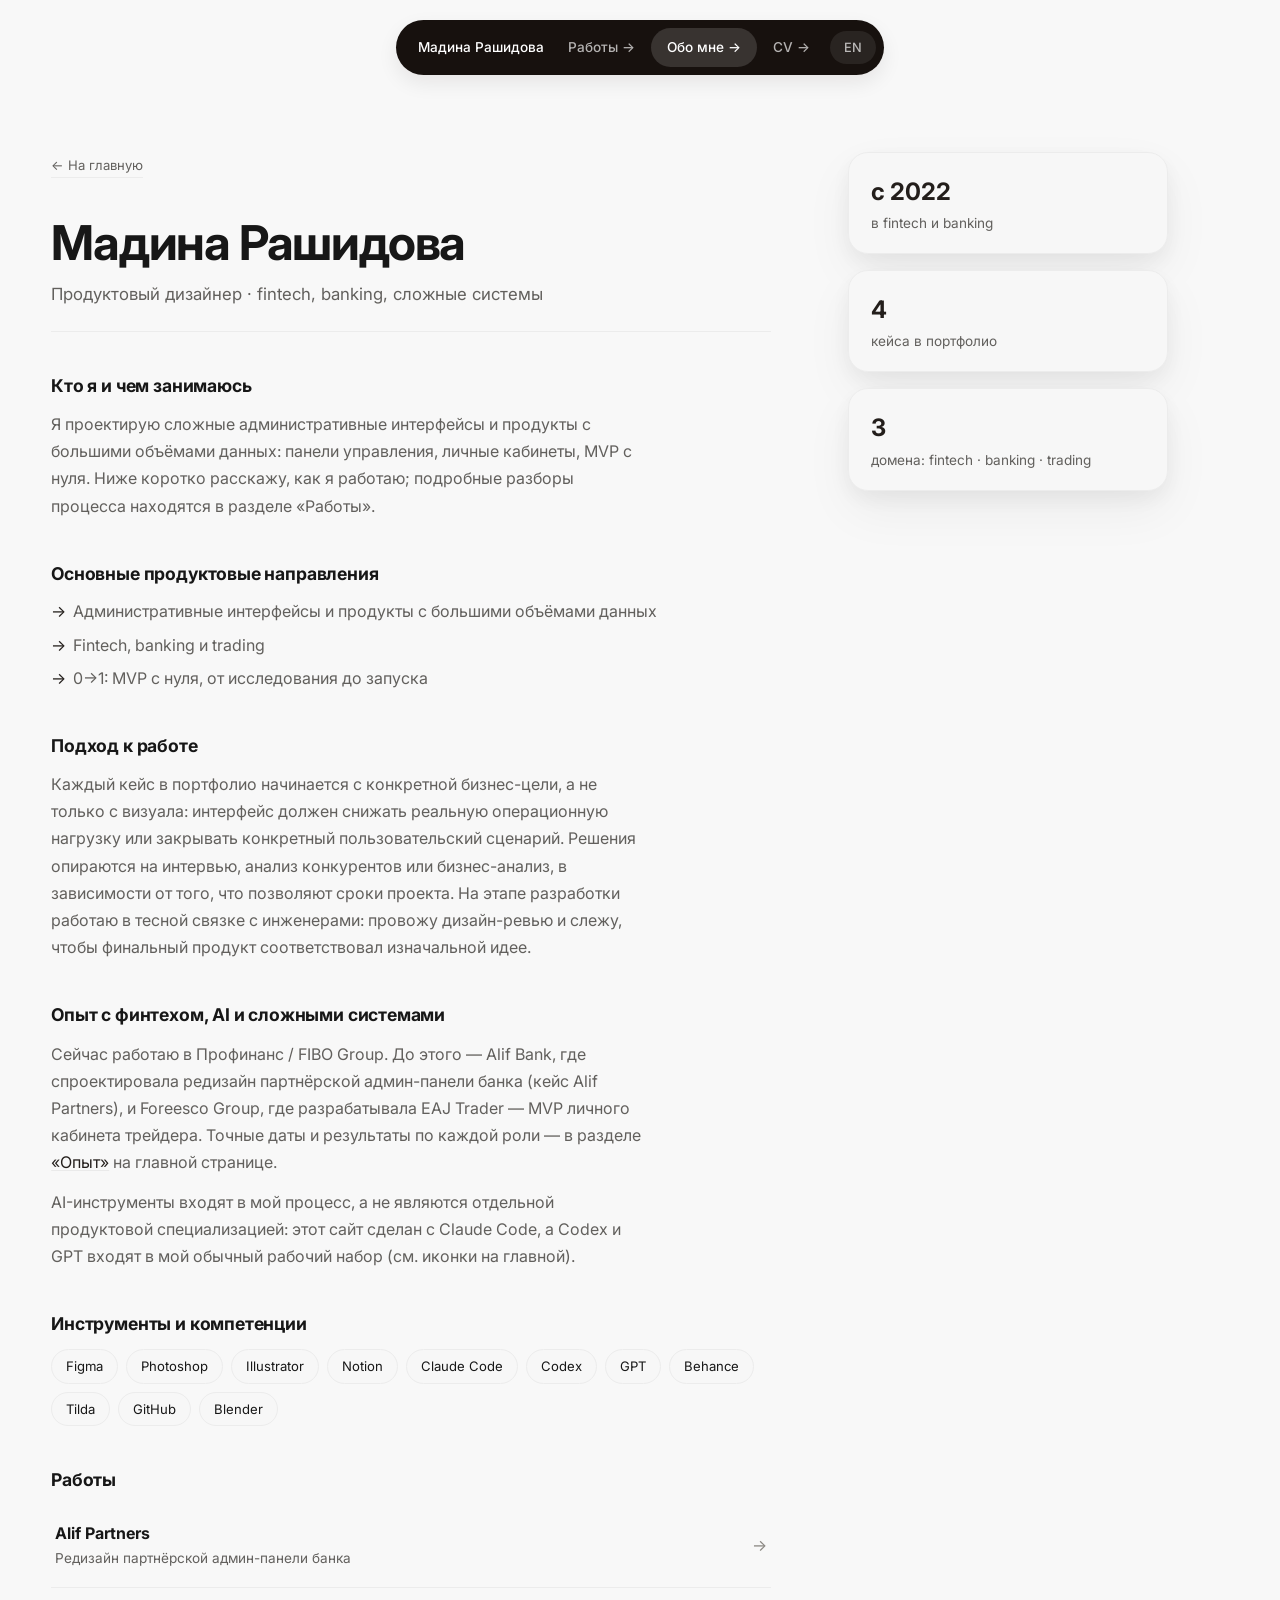
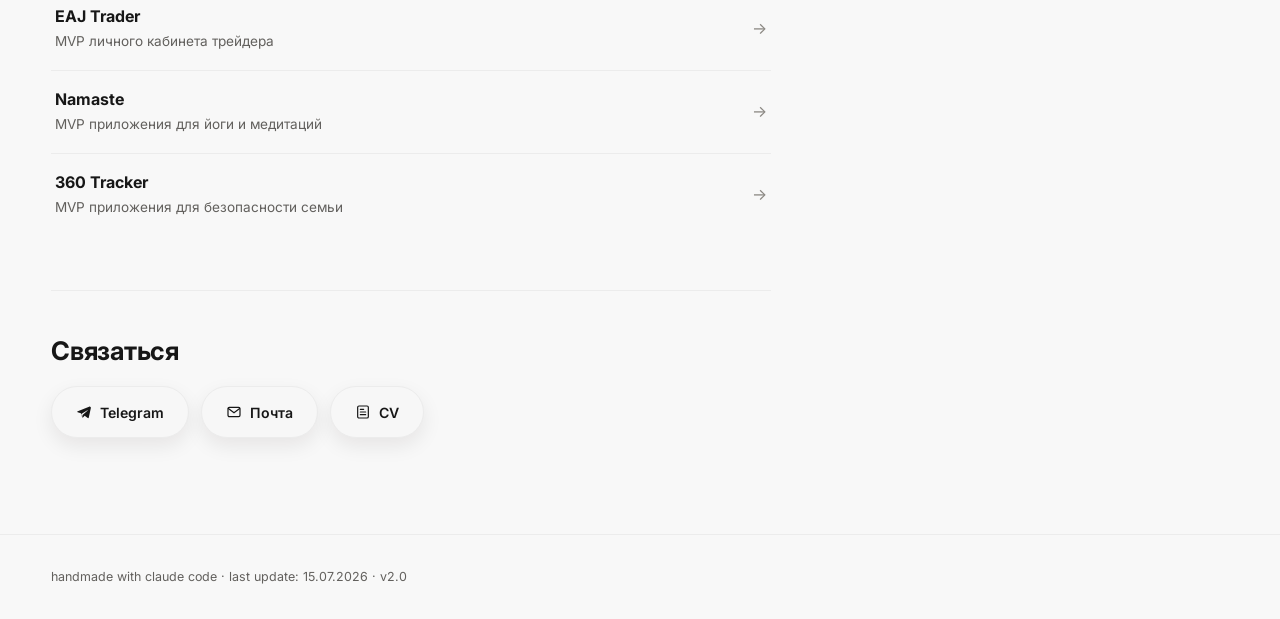
==== commit 2b7ef8c6: "Redesign Alif Partners case study and add scroll-aware nav across case pages Rebuilds the Alif Partn" ====
--- a/about.html
+++ b/about.html
@@ -4,9 +4,9 @@
 <meta charset="UTF-8">
 <meta name="viewport" content="width=device-width, initial-scale=1.0">
 <script>(function(){if(localStorage.getItem('site-lang')==='en')document.documentElement.classList.add('lang-en');})();</script>
-<title data-ru="Обо мне — Мадина Рашидова" data-en="About — Madina Rashidova">Обо мне — Мадина Рашидова</title>
+<title data-ru="Обо мне: Мадина Рашидова" data-en="About: Madina Rashidova">Обо мне: Мадина Рашидова</title>
 <link rel="icon" type="image/png" href="favicon.png">
-<meta name="description" data-ru="Мадина Рашидова — продуктовый дизайнер с опытом в fintech, banking и мобильных продуктах." data-en="Madina Rashidova — product designer with experience in fintech, banking, and mobile products." content="Мадина Рашидова — продуктовый дизайнер с опытом в fintech, banking и мобильных продуктах.">
+<meta name="description" data-ru="Мадина Рашидова: продуктовый дизайнер с опытом в fintech, banking и мобильных продуктах." data-en="Madina Rashidova: product designer with experience in fintech, banking, and mobile products." content="Мадина Рашидова: продуктовый дизайнер с опытом в fintech, banking и мобильных продуктах.">
 <link rel="preconnect" href="https://fonts.googleapis.com">
 <link rel="preconnect" href="https://fonts.gstatic.com" crossorigin>
 <link href="https://fonts.googleapis.com/css2?family=Inter:ital,wght@0,400;0,500;0,600;0,700;0,800;0,900;1,500;1,600&display=swap" rel="stylesheet">
@@ -69,6 +69,7 @@
     white-space: nowrap; transition: background 0.2s ease, color 0.2s ease;
   }
   .site-nav a.nav-link:hover, .site-nav a.nav-link:focus-visible { background: rgba(255,255,255,0.12); color: #fff; }
+  .site-nav .nav-name:focus-visible { outline: 2px solid #fff; outline-offset: 3px; border-radius: 6px; }
   .site-nav a.nav-link[aria-current="page"] { background: rgba(255,255,255,0.14); color: #fff; }
   .lang-toggle {
     font-family: var(--mono); font-size: 0.8rem; font-weight: 500;
@@ -88,7 +89,21 @@
   html.lang-en [data-lang="ru"] { display: none; }
   html.lang-en [data-lang="en"] { display: inline; }
 
-  .about-page { padding: 152px 0 96px; max-width: 720px; }
+  .about-layout { padding: 152px 0 96px; display: flex; gap: clamp(48px, 6vw, 96px); align-items: flex-start; }
+  .about-page { max-width: 720px; min-width: 0; flex: 1 1 auto; }
+  .about-rail { display: none; }
+  @media (min-width: 1100px) {
+    .about-rail {
+      display: flex; flex-direction: column; gap: 16px;
+      flex: 1; max-width: 320px; position: sticky; top: 140px;
+    }
+  }
+  .about-stat {
+    background: var(--surface); border: 1px solid var(--line); border-radius: var(--radius-medium);
+    padding: 20px 22px; box-shadow: var(--shadow-soft);
+  }
+  .about-stat__value { font-family: var(--mono); font-size: 1.5rem; font-weight: 700; color: var(--text-strong); }
+  .about-stat__label { font-size: 0.85rem; color: var(--text-dim); margin-top: 4px; line-height: 1.4; }
   .back-link {
     display: inline-block; font-family: var(--mono); font-size: 0.82rem;
     color: var(--text-dim); margin-bottom: 40px; padding-bottom: 2px;
@@ -109,12 +124,17 @@
   }
   .about-section p { font-size: 1rem; color: var(--text-dim); line-height: 1.7; max-width: 60ch; }
   .about-section p + p { margin-top: 12px; }
+  .about-section p a { color: var(--text-strong); text-decoration: underline; text-decoration-color: var(--line-strong); text-underline-offset: 2px; transition: text-decoration-color 0.2s ease; }
+  .about-section p a:hover, .about-section p a:focus-visible { text-decoration-color: var(--text-strong); }
+  .about-section p a:focus-visible { outline: 2px solid var(--accent); outline-offset: 2px; border-radius: 2px; }
+  .about-section--cta { margin-top: 56px; padding-top: 40px; border-top: 1px solid var(--line); }
+  .about-section--cta h2 { font-size: clamp(1.3rem, 2.2vw, 1.6rem); }
   .about-list { list-style: none; display: flex; flex-direction: column; gap: 8px; margin-top: 4px; }
   .about-list li { position: relative; padding-left: 22px; font-size: 1rem; color: var(--text-dim); line-height: 1.6; }
   .about-list li::before { content: "→"; position: absolute; left: 0; color: var(--text-strong); font-family: var(--mono); }
 
-  .about-tools { display: flex; flex-wrap: wrap; gap: 8px; margin-top: 4px; }
-  .about-tools span {
+  .about-tools { list-style: none; display: flex; flex-wrap: wrap; gap: 8px; margin-top: 4px; }
+  .about-tools li {
     background: var(--surface); border: 1px solid var(--line); color: var(--text);
     font-family: var(--mono); font-size: 0.82rem; padding: 6px 14px; border-radius: 999px;
   }
@@ -122,14 +142,16 @@
   .about-cases { list-style: none; display: flex; flex-direction: column; gap: 2px; margin-top: 4px; }
   .about-cases a {
     display: flex; align-items: center; justify-content: space-between; gap: 12px;
-    padding: 14px 4px; border-top: 1px solid var(--line);
-    font-family: var(--display); font-weight: 700; font-size: 1rem; color: var(--text);
+    padding: 16px 4px; border-top: 1px solid var(--line);
     transition: color 0.2s ease;
   }
   .about-cases li:first-child a { border-top: none; }
-  .about-cases a:hover, .about-cases a:focus-visible { color: var(--text-dim); }
+  .about-cases__text { display: flex; flex-direction: column; gap: 2px; }
+  .about-cases__name { font-family: var(--display); font-weight: 700; font-size: 1rem; color: var(--text); }
+  .about-cases__desc { font-family: var(--sans); font-weight: 400; font-size: 0.85rem; color: var(--text-dim); }
+  .about-cases a:hover .about-cases__name, .about-cases a:focus-visible .about-cases__name { color: var(--text-dim); }
   .about-cases a:focus-visible { outline: 2px solid var(--accent); outline-offset: 2px; border-radius: 4px; }
-  .about-cases .arrow { font-family: var(--mono); font-weight: 400; color: var(--text-dim-2); transition: transform 0.2s ease; }
+  .about-cases .arrow { font-family: var(--mono); font-weight: 400; color: var(--text-dim-2); transition: transform 0.2s ease; flex-shrink: 0; }
   .about-cases a:hover .arrow, .about-cases a:focus-visible .arrow { transform: translateX(4px); }
 
   .about-contacts {
@@ -155,6 +177,14 @@
     font-family: var(--mono); font-size: 0.78rem; color: var(--text-dim);
   }
 
+  @media (prefers-reduced-motion: reduce) {
+    html { scroll-behavior: auto; }
+    .back-link, .site-nav a.nav-link, .lang-toggle, .contact-btn, .about-cases a, .about-cases .arrow {
+      transition: none;
+    }
+    .contact-btn:hover { transform: none; }
+  }
+
 </style>
 </head>
 <body>
@@ -168,6 +198,7 @@
   </nav>
 
   <div class="page">
+    <div class="about-layout">
     <div class="about-page">
       <a class="back-link" href="index.html"><span data-lang="ru">← На главную</span><span data-lang="en">← Home</span></a>
       <h1 class="about-title"><span data-lang="ru">Мадина Рашидова</span><span data-lang="en">Madina Rashidova</span></h1>
@@ -175,7 +206,7 @@
 
       <section class="about-section">
         <h2><span data-lang="ru">Кто я и чем занимаюсь</span><span data-lang="en">Who I am and what I do</span></h2>
-        <p><span data-lang="ru">Я проектирую сложные административные интерфейсы и продукты с большими объёмами данных — панели управления, личные кабинеты, MVP с нуля. Ниже — коротко о том, как я работаю; подробные разборы процесса — в разделе «Работы».</span><span data-lang="en">I design complex admin interfaces and products with large volumes of data — dashboards, personal accounts, MVPs built from scratch. Below is a short summary of how I work; full process breakdowns live in "Work."</span></p>
+        <p><span data-lang="ru">Я проектирую сложные административные интерфейсы и продукты с большими объёмами данных: панели управления, личные кабинеты, MVP с нуля. Ниже коротко расскажу, как я работаю; подробные разборы процесса находятся в разделе «Работы».</span><span data-lang="en">I design complex admin interfaces and products with large volumes of data: dashboards, personal accounts, MVPs built from scratch. Below is a short summary of how I work; full process breakdowns live in "Work."</span></p>
       </section>
 
       <section class="about-section">
@@ -189,35 +220,59 @@
 
       <section class="about-section">
         <h2><span data-lang="ru">Подход к работе</span><span data-lang="en">How I work</span></h2>
-        <p><span data-lang="ru">Каждый кейс в портфолио начинается с конкретной бизнес-цели, а не только с визуала — интерфейс должен снижать реальную операционную нагрузку или закрывать конкретный пользовательский сценарий. Решения опираются на интервью, анализ конкурентов или бизнес-анализ, в зависимости от того, что позволяют сроки проекта. На этапе разработки работаю в тесной связке с инженерами: провожу дизайн-ревью и слежу, чтобы финальный продукт соответствовал изначальной идее.</span><span data-lang="en">Every case in this portfolio starts from a concrete business goal, not just visuals — the interface has to reduce a real operational load or resolve a specific user scenario. Decisions are grounded in interviews, competitor analysis, or business analysis, depending on what the project's timeline allows. During development I work closely with engineers: running design reviews and making sure the final product matches the original idea.</span></p>
+        <p><span data-lang="ru">Каждый кейс в портфолио начинается с конкретной бизнес-цели, а не только с визуала: интерфейс должен снижать реальную операционную нагрузку или закрывать конкретный пользовательский сценарий. Решения опираются на интервью, анализ конкурентов или бизнес-анализ, в зависимости от того, что позволяют сроки проекта. На этапе разработки работаю в тесной связке с инженерами: провожу дизайн-ревью и слежу, чтобы финальный продукт соответствовал изначальной идее.</span><span data-lang="en">Every case in this portfolio starts from a concrete business goal, not just visuals: the interface has to reduce a real operational load or resolve a specific user scenario. Decisions are grounded in interviews, competitor analysis, or business analysis, depending on what the project's timeline allows. During development I work closely with engineers: running design reviews and making sure the final product matches the original idea.</span></p>
       </section>
 
       <section class="about-section">
         <h2><span data-lang="ru">Опыт с финтехом, AI и сложными системами</span><span data-lang="en">Experience with fintech, AI, and complex systems</span></h2>
-        <p><span data-lang="ru">Текущее место — Профинанс / FIBO Group (Product Designer, 2024 — сейчас). До этого — Alif Bank (UX/UI Designer, 2022–2024), где спроектировала редизайн партнёрской админ-панели банка (кейс Alif Partners), и Foreesco Group (Product Designer, part-time, 2024–2025). Отдельный кейс, EAJ Trader — MVP личного кабинета трейдера.</span><span data-lang="en">Current role — Профинанс / FIBO Group (Product Designer, 2024 — present). Before that — Alif Bank (UX/UI Designer, 2022–2024), where I designed the bank's partner admin panel redesign (the Alif Partners case), and Foreesco Group (Product Designer, part-time, 2024–2025). A separate case, EAJ Trader, is a trader's personal dashboard MVP.</span></p>
-        <p><span data-lang="ru">AI-инструменты — часть моего процесса, а не отдельная продуктовая специализация: этот сайт сделан с Claude Code, а Codex и GPT — в моём обычном рабочем наборе (см. иконки на главной).</span><span data-lang="en">AI tools are part of my process, not a separate product specialty: this site itself was built with Claude Code, and Codex and GPT are part of my regular toolkit (see the icons on the homepage).</span></p>
+        <p><span data-lang="ru">Сейчас работаю в Профинанс / FIBO Group. До этого — Alif Bank, где спроектировала редизайн партнёрской админ-панели банка (кейс Alif Partners), и Foreesco Group, где разрабатывала EAJ Trader — MVP личного кабинета трейдера. Точные даты и результаты по каждой роли — в разделе <a href="index.html#experience">«Опыт»</a> на главной странице.</span><span data-lang="en">Currently I work at Профинанс / FIBO Group. Before that — Alif Bank, where I designed the bank's partner admin panel redesign (the Alif Partners case), and Foreesco Group, where I worked on EAJ Trader, a trader's personal dashboard MVP. Exact dates and results for each role are in the <a href="index.html#experience">"Experience"</a> section on the homepage.</span></p>
+        <p><span data-lang="ru">AI-инструменты входят в мой процесс, а не являются отдельной продуктовой специализацией: этот сайт сделан с Claude Code, а Codex и GPT входят в мой обычный рабочий набор (см. иконки на главной).</span><span data-lang="en">AI tools are part of my process, not a separate product specialty: this site itself was built with Claude Code, and Codex and GPT are part of my regular toolkit (see the icons on the homepage).</span></p>
       </section>
 
       <section class="about-section">
         <h2><span data-lang="ru">Инструменты и компетенции</span><span data-lang="en">Tools and skills</span></h2>
-        <div class="about-tools">
-          <span>Figma</span><span>Photoshop</span><span>Illustrator</span><span>Notion</span>
-          <span>Claude Code</span><span>Codex</span><span>GPT</span><span>Behance</span>
-          <span>Tilda</span><span>GitHub</span><span>Blender</span>
-        </div>
+        <ul class="about-tools">
+          <li>Figma</li><li>Photoshop</li><li>Illustrator</li><li>Notion</li>
+          <li>Claude Code</li><li>Codex</li><li>GPT</li><li>Behance</li>
+          <li>Tilda</li><li>GitHub</li><li>Blender</li>
+        </ul>
       </section>
 
       <section class="about-section">
         <h2><span data-lang="ru">Работы</span><span data-lang="en">Work</span></h2>
         <ul class="about-cases">
-          <li><a href="case-alif-partners.html">Alif Partners<span class="arrow" aria-hidden="true">→</span></a></li>
-          <li><a href="case-eaj-trader.html">EAJ Trader<span class="arrow" aria-hidden="true">→</span></a></li>
-          <li><a href="case-namaste.html">Namaste<span class="arrow" aria-hidden="true">→</span></a></li>
-          <li><a href="case-360-tracker.html">360 Tracker<span class="arrow" aria-hidden="true">→</span></a></li>
+          <li><a href="case-alif-partners.html">
+            <span class="about-cases__text">
+              <span class="about-cases__name">Alif Partners</span>
+              <span class="about-cases__desc"><span data-lang="ru">Редизайн партнёрской админ-панели банка</span><span data-lang="en">Bank partner admin panel redesign</span></span>
+            </span>
+            <span class="arrow" aria-hidden="true">→</span>
+          </a></li>
+          <li><a href="case-eaj-trader.html">
+            <span class="about-cases__text">
+              <span class="about-cases__name">EAJ Trader</span>
+              <span class="about-cases__desc"><span data-lang="ru">MVP личного кабинета трейдера</span><span data-lang="en">Trader's personal dashboard MVP</span></span>
+            </span>
+            <span class="arrow" aria-hidden="true">→</span>
+          </a></li>
+          <li><a href="case-namaste.html">
+            <span class="about-cases__text">
+              <span class="about-cases__name">Namaste</span>
+              <span class="about-cases__desc"><span data-lang="ru">MVP приложения для йоги и медитаций</span><span data-lang="en">Yoga and meditation app MVP</span></span>
+            </span>
+            <span class="arrow" aria-hidden="true">→</span>
+          </a></li>
+          <li><a href="case-360-tracker.html">
+            <span class="about-cases__text">
+              <span class="about-cases__name">360 Tracker</span>
+              <span class="about-cases__desc"><span data-lang="ru">MVP приложения для безопасности семьи</span><span data-lang="en">Family-safety app MVP</span></span>
+            </span>
+            <span class="arrow" aria-hidden="true">→</span>
+          </a></li>
         </ul>
       </section>
 
-      <section class="about-section">
+      <section class="about-section about-section--cta">
         <h2><span data-lang="ru">Связаться</span><span data-lang="en">Get in touch</span></h2>
         <div class="about-contacts">
           <a class="contact-btn" href="https://t.me/Madina_Rashidova" target="_blank" rel="noopener">
@@ -235,6 +290,22 @@
         </div>
       </section>
     </div>
+
+    <aside class="about-rail" aria-hidden="true">
+      <div class="about-stat">
+        <div class="about-stat__value"><span data-lang="ru">с 2022</span><span data-lang="en">since 2022</span></div>
+        <div class="about-stat__label"><span data-lang="ru">в fintech и banking</span><span data-lang="en">in fintech and banking</span></div>
+      </div>
+      <div class="about-stat">
+        <div class="about-stat__value">4</div>
+        <div class="about-stat__label"><span data-lang="ru">кейса в портфолио</span><span data-lang="en">cases in this portfolio</span></div>
+      </div>
+      <div class="about-stat">
+        <div class="about-stat__value">3</div>
+        <div class="about-stat__label"><span data-lang="ru">домена: fintech · banking · trading</span><span data-lang="en">domains: fintech · banking · trading</span></div>
+      </div>
+    </aside>
+    </div>
   </div>
 
   <footer class="page-footer">
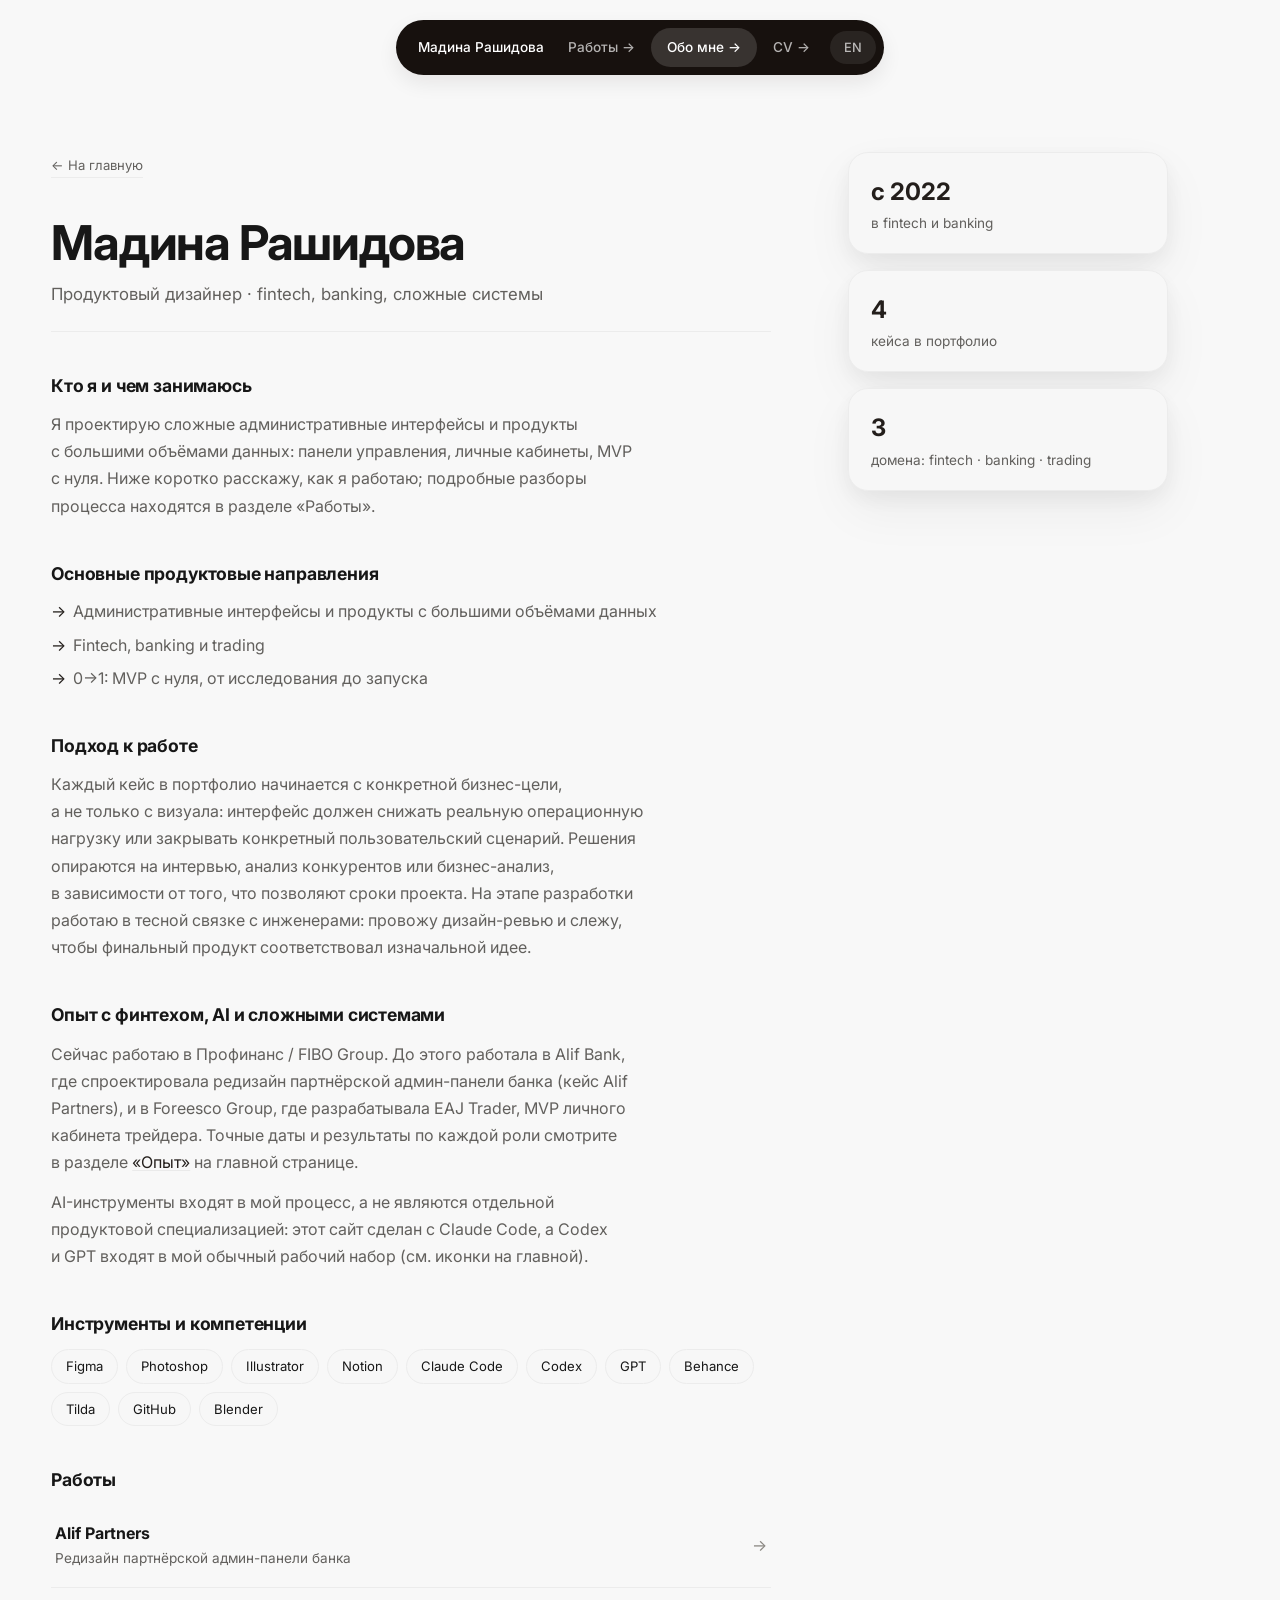
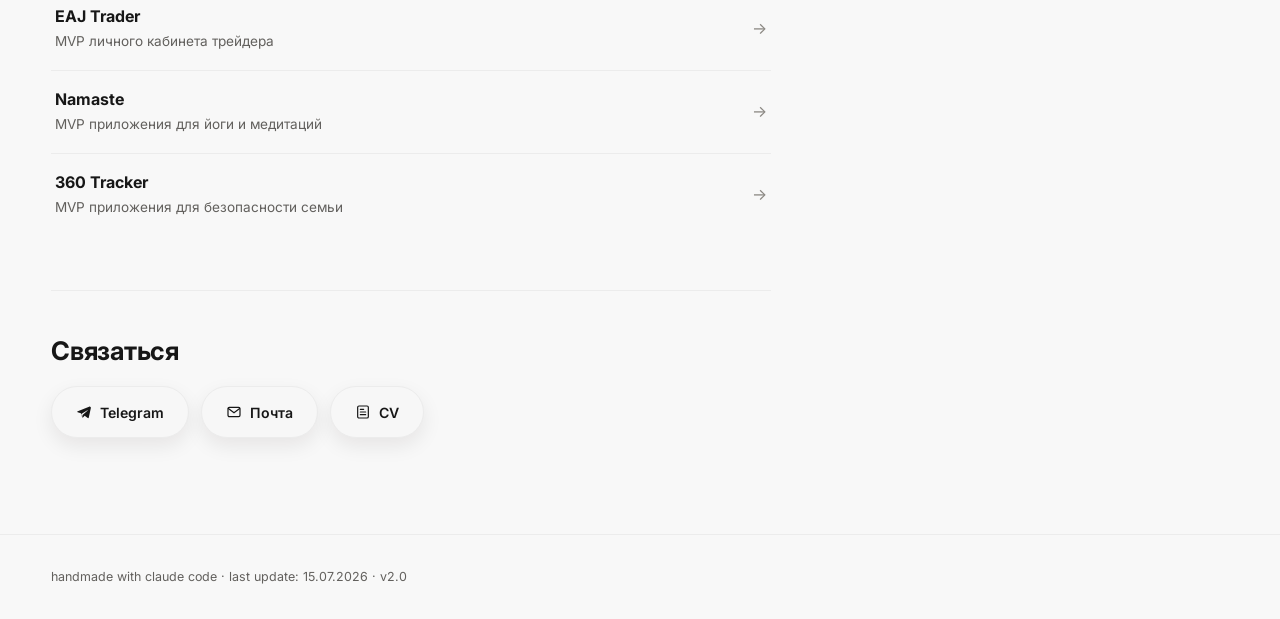
==== commit 332b3865: "Redesign EAJ Trader case, add typography system, and tag/copy updates Rebuild EAJ Trader's concept c" ====
--- a/about.html
+++ b/about.html
@@ -186,6 +186,7 @@
   }
 
 </style>
+  <link rel="stylesheet" href="assets/typography.css">
 </head>
 <body>
 
@@ -225,7 +226,7 @@
 
       <section class="about-section">
         <h2><span data-lang="ru">Опыт с финтехом, AI и сложными системами</span><span data-lang="en">Experience with fintech, AI, and complex systems</span></h2>
-        <p><span data-lang="ru">Сейчас работаю в Профинанс / FIBO Group. До этого — Alif Bank, где спроектировала редизайн партнёрской админ-панели банка (кейс Alif Partners), и Foreesco Group, где разрабатывала EAJ Trader — MVP личного кабинета трейдера. Точные даты и результаты по каждой роли — в разделе <a href="index.html#experience">«Опыт»</a> на главной странице.</span><span data-lang="en">Currently I work at Профинанс / FIBO Group. Before that — Alif Bank, where I designed the bank's partner admin panel redesign (the Alif Partners case), and Foreesco Group, where I worked on EAJ Trader, a trader's personal dashboard MVP. Exact dates and results for each role are in the <a href="index.html#experience">"Experience"</a> section on the homepage.</span></p>
+        <p><span data-lang="ru">Сейчас работаю в Профинанс / FIBO Group. До этого работала в Alif Bank, где спроектировала редизайн партнёрской админ-панели банка (кейс Alif Partners), и в Foreesco Group, где разрабатывала EAJ Trader, MVP личного кабинета трейдера. Точные даты и результаты по каждой роли смотрите в разделе <a href="index.html#experience">«Опыт»</a> на главной странице.</span><span data-lang="en">Currently I work at Профинанс / FIBO Group. Before that I worked at Alif Bank, where I designed the bank's partner admin panel redesign (the Alif Partners case), and at Foreesco Group, where I worked on EAJ Trader, a trader's personal dashboard MVP. Exact dates and results for each role are in the <a href="index.html#experience">"Experience"</a> section on the homepage.</span></p>
         <p><span data-lang="ru">AI-инструменты входят в мой процесс, а не являются отдельной продуктовой специализацией: этот сайт сделан с Claude Code, а Codex и GPT входят в мой обычный рабочий набор (см. иконки на главной).</span><span data-lang="en">AI tools are part of my process, not a separate product specialty: this site itself was built with Claude Code, and Codex and GPT are part of my regular toolkit (see the icons on the homepage).</span></p>
       </section>
 
@@ -313,5 +314,6 @@
   </footer>
 
   <script src="assets/i18n.js"></script>
+  <script src="assets/typography.js"></script>
 </body>
 </html>
--- a/assets/typography.css
+++ b/assets/typography.css
@@ -0,0 +1,31 @@
+/* Shared typographic rules — orphan/widow control, wrapping, and hyphenation.
+   Loaded on every page; see assets/typography.js for the runtime nbsp pass.
+   This file only sets wrapping/breaking behavior — it must never set
+   font-size, color, spacing, or layout, so it can't fight a page's own
+   design tokens. */
+
+h1, h2, h3, h4, .section-title, .project-title {
+  text-wrap: balance;
+  hyphens: none;
+  word-break: normal;
+  break-after: avoid;
+}
+
+p, li, blockquote {
+  orphans: 2;
+  widows: 2;
+}
+
+p,
+li,
+blockquote,
+.project-description,
+.case-description,
+.card-description,
+.metric-text,
+.caption {
+  text-wrap: pretty;
+  hyphens: none;
+  word-break: normal;
+  overflow-wrap: break-word;
+}
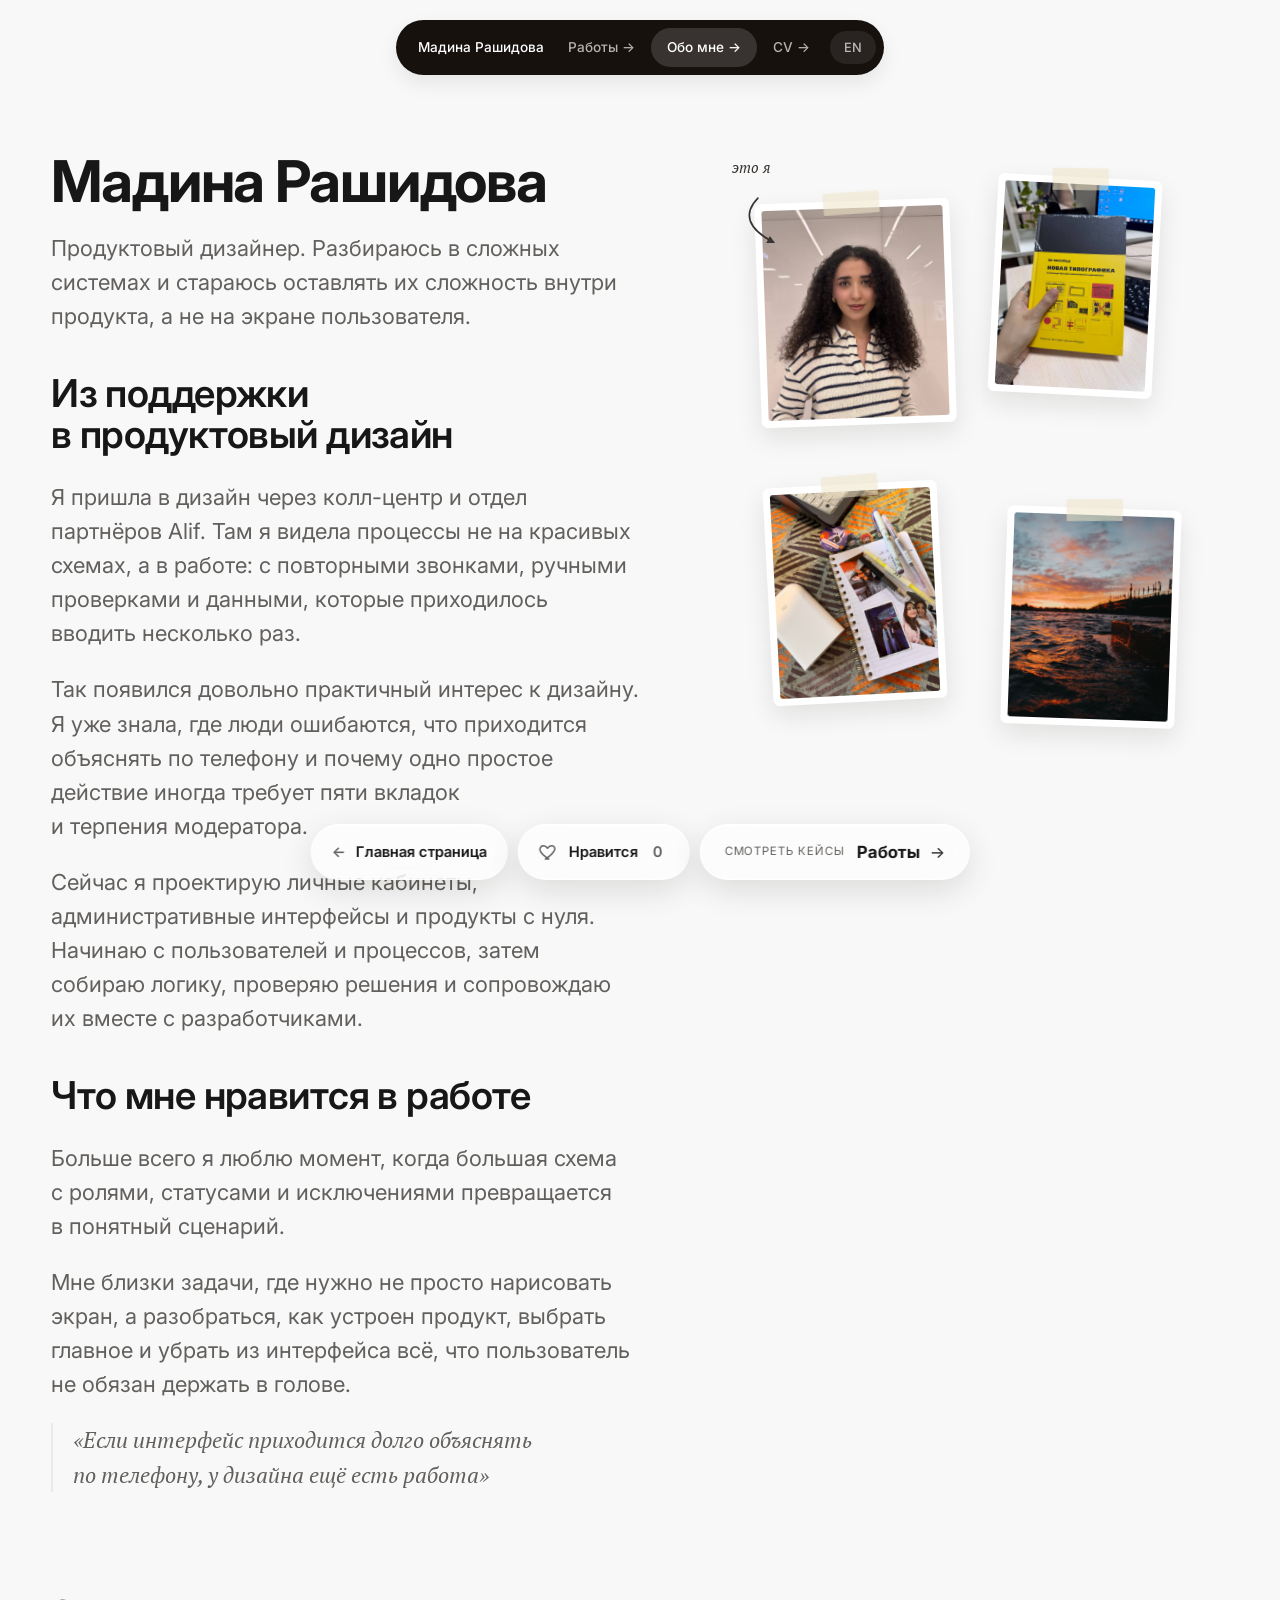
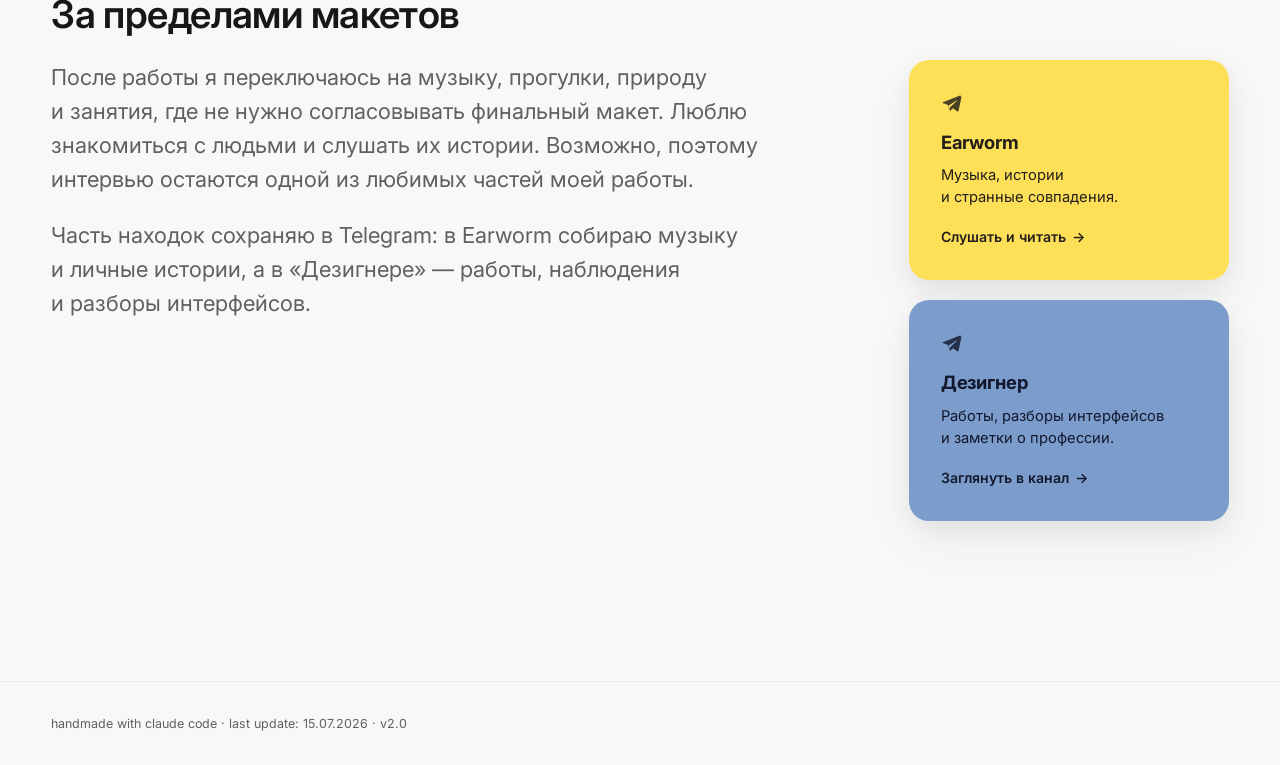
==== commit 9ac1b516: "TEMP snapshot for merge-conflict test" ====
--- a/about.html
+++ b/about.html
@@ -6,10 +6,10 @@
 <script>(function(){if(localStorage.getItem('site-lang')==='en')document.documentElement.classList.add('lang-en');})();</script>
 <title data-ru="Обо мне: Мадина Рашидова" data-en="About: Madina Rashidova">Обо мне: Мадина Рашидова</title>
 <link rel="icon" type="image/png" href="favicon.png">
-<meta name="description" data-ru="Мадина Рашидова: продуктовый дизайнер с опытом в fintech, banking и мобильных продуктах." data-en="Madina Rashidova: product designer with experience in fintech, banking, and mobile products." content="Мадина Рашидова: продуктовый дизайнер с опытом в fintech, banking и мобильных продуктах.">
+<meta name="description" data-ru="Продуктовый дизайнер. Разбираюсь в сложных системах и стараюсь оставлять их сложность внутри продукта, а не на экране пользователя." data-en="Product designer. I get to the bottom of complex systems and try to keep their complexity inside the product, not on the user's screen." content="Продуктовый дизайнер. Разбираюсь в сложных системах и стараюсь оставлять их сложность внутри продукта, а не на экране пользователя.">
 <link rel="preconnect" href="https://fonts.googleapis.com">
 <link rel="preconnect" href="https://fonts.gstatic.com" crossorigin>
-<link href="https://fonts.googleapis.com/css2?family=Inter:ital,wght@0,400;0,500;0,600;0,700;0,800;0,900;1,500;1,600&display=swap" rel="stylesheet">
+<link href="https://fonts.googleapis.com/css2?family=Inter:ital,wght@0,400;0,500;0,600;0,700;0,800;0,900;1,500;1,600&family=PT+Serif:ital,wght@0,400;1,400;1,700&display=swap" rel="stylesheet">
 <style>
   :root {
     --bg: #f8f8f8;
@@ -40,6 +40,7 @@
     --mono: 'Inter', -apple-system, BlinkMacSystemFont, "Segoe UI", Roboto, sans-serif;
     --sans: 'Inter', -apple-system, BlinkMacSystemFont, "Segoe UI", Roboto, sans-serif;
     --display: var(--sans);
+    --serif: 'PT Serif', Georgia, 'Times New Roman', serif;
   }
   * { margin: 0; padding: 0; box-sizing: border-box; }
   html { scroll-behavior: smooth; }
@@ -58,7 +59,9 @@
     z-index: 100; display: flex; align-items: center;
     background: var(--nav-bg); border-radius: 100px; padding: 8px 8px 8px 22px;
     box-shadow: var(--shadow-control);
-  }
+    transition: transform 0.28s cubic-bezier(0.22,1,0.36,1), opacity 0.28s cubic-bezier(0.22,1,0.36,1);
+  }
+  .site-nav.is-nav-hidden { transform: translateX(-50%) translateY(-140%); opacity: 0; pointer-events: none; }
   .site-nav .nav-name {
     font-family: var(--mono); font-size: 0.85rem; font-weight: 500;
     color: #fff; margin-right: 8px; white-space: nowrap;
@@ -89,100 +92,237 @@
   html.lang-en [data-lang="ru"] { display: none; }
   html.lang-en [data-lang="en"] { display: inline; }
 
-  .about-layout { padding: 152px 0 96px; display: flex; gap: clamp(48px, 6vw, 96px); align-items: flex-start; }
-  .about-page { max-width: 720px; min-width: 0; flex: 1 1 auto; }
-  .about-rail { display: none; }
-  @media (min-width: 1100px) {
-    .about-rail {
-      display: flex; flex-direction: column; gap: 16px;
-      flex: 1; max-width: 320px; position: sticky; top: 140px;
-    }
-  }
-  .about-stat {
-    background: var(--surface); border: 1px solid var(--line); border-radius: var(--radius-medium);
-    padding: 20px 22px; box-shadow: var(--shadow-soft);
-  }
-  .about-stat__value { font-family: var(--mono); font-size: 1.5rem; font-weight: 700; color: var(--text-strong); }
-  .about-stat__label { font-size: 0.85rem; color: var(--text-dim); margin-top: 4px; line-height: 1.4; }
-  .back-link {
-    display: inline-block; font-family: var(--mono); font-size: 0.82rem;
-    color: var(--text-dim); margin-bottom: 40px; padding-bottom: 2px;
-    border-bottom: 1px solid var(--line); transition: color 0.2s ease, border-color 0.2s ease;
-  }
-  .back-link:hover { color: var(--accent); border-color: var(--accent); }
-  .back-link:focus-visible { outline: 2px solid var(--accent); outline-offset: 3px; border-radius: 2px; }
+  /* ===================== Page shell ===================== */
+  .about-page-wrap { padding: 152px 0 160px; }
+  @media (max-width: 720px) { .about-page-wrap { padding-bottom: 200px; } }
+
+  /* ===================== Typographic system ===================== */
+  /* Same H1 scale as the case pages — see typography-hierarchy instruction §3. */
   h1.about-title {
-    font-family: var(--display); font-size: clamp(2rem, 4.6vw, 3rem); font-weight: 700;
-    line-height: 1.05; letter-spacing: -0.025em; margin-bottom: 12px;
-  }
-  .about-role { font-size: 1.05rem; color: var(--text-dim); margin-bottom: 32px; padding-bottom: 24px; border-bottom: 1px solid var(--line); }
-
-  .about-section { margin-top: 40px; }
-  .about-section h2 {
-    font-family: var(--display); font-size: 1.1rem; font-weight: 700;
-    letter-spacing: -0.01em; margin-bottom: 12px;
-  }
-  .about-section p { font-size: 1rem; color: var(--text-dim); line-height: 1.7; max-width: 60ch; }
-  .about-section p + p { margin-top: 12px; }
-  .about-section p a { color: var(--text-strong); text-decoration: underline; text-decoration-color: var(--line-strong); text-underline-offset: 2px; transition: text-decoration-color 0.2s ease; }
-  .about-section p a:hover, .about-section p a:focus-visible { text-decoration-color: var(--text-strong); }
-  .about-section p a:focus-visible { outline: 2px solid var(--accent); outline-offset: 2px; border-radius: 2px; }
-  .about-section--cta { margin-top: 56px; padding-top: 40px; border-top: 1px solid var(--line); }
-  .about-section--cta h2 { font-size: clamp(1.3rem, 2.2vw, 1.6rem); }
-  .about-list { list-style: none; display: flex; flex-direction: column; gap: 8px; margin-top: 4px; }
-  .about-list li { position: relative; padding-left: 22px; font-size: 1rem; color: var(--text-dim); line-height: 1.6; }
-  .about-list li::before { content: "→"; position: absolute; left: 0; color: var(--text-strong); font-family: var(--mono); }
-
-  .about-tools { list-style: none; display: flex; flex-wrap: wrap; gap: 8px; margin-top: 4px; }
-  .about-tools li {
-    background: var(--surface); border: 1px solid var(--line); color: var(--text);
-    font-family: var(--mono); font-size: 0.82rem; padding: 6px 14px; border-radius: 999px;
-  }
-
-  .about-cases { list-style: none; display: flex; flex-direction: column; gap: 2px; margin-top: 4px; }
-  .about-cases a {
-    display: flex; align-items: center; justify-content: space-between; gap: 12px;
-    padding: 16px 4px; border-top: 1px solid var(--line);
-    transition: color 0.2s ease;
-  }
-  .about-cases li:first-child a { border-top: none; }
-  .about-cases__text { display: flex; flex-direction: column; gap: 2px; }
-  .about-cases__name { font-family: var(--display); font-weight: 700; font-size: 1rem; color: var(--text); }
-  .about-cases__desc { font-family: var(--sans); font-weight: 400; font-size: 0.85rem; color: var(--text-dim); }
-  .about-cases a:hover .about-cases__name, .about-cases a:focus-visible .about-cases__name { color: var(--text-dim); }
-  .about-cases a:focus-visible { outline: 2px solid var(--accent); outline-offset: 2px; border-radius: 4px; }
-  .about-cases .arrow { font-family: var(--mono); font-weight: 400; color: var(--text-dim-2); transition: transform 0.2s ease; flex-shrink: 0; }
-  .about-cases a:hover .arrow, .about-cases a:focus-visible .arrow { transform: translateX(4px); }
-
-  .about-contacts {
-    display: flex; gap: 12px; margin-top: 16px; flex-wrap: wrap;
-  }
-  .contact-btn {
-    position: relative;
-    display: inline-flex; align-items: center; justify-content: center; gap: 8px;
-    font-family: var(--sans); font-size: 0.88rem; font-weight: 600; color: var(--text);
-    background: var(--surface);
-    border: 1px solid var(--line);
-    box-shadow: var(--shadow-control);
-    padding: 0 24px; min-height: 52px; border-radius: var(--radius-pill);
-    transition: background 0.25s ease, box-shadow 0.25s ease, transform 0.2s ease;
-  }
-  .contact-btn svg { width: 16px; height: 16px; flex-shrink: 0; }
-  .contact-btn:hover { background: #fff; box-shadow: var(--shadow-soft); transform: translateY(-2px); }
-  .contact-btn:focus-visible { outline: 2px solid var(--text-strong); outline-offset: 2px; }
-  .contact-btn:active { transform: translateY(0); }
+    font-family: var(--display); font-weight: 700; font-size: clamp(44px, 4.5vw, 68px);
+    line-height: 1.02; letter-spacing: -0.02em; text-wrap: balance;
+  }
+  .about-dek {
+    margin-top: 20px; font-size: clamp(1.25rem, 1.1rem + 0.4vw, 1.375rem); font-weight: 400;
+    color: var(--text-dim); max-width: 62ch; line-height: 1.5; text-wrap: pretty;
+  }
+  .about-hero h2, .about-outside h2 {
+    font-family: var(--display); font-weight: 600; font-size: clamp(1.875rem, 1.6rem + 1vw, 2.625rem);
+    line-height: 1.08; letter-spacing: -0.015em; margin-bottom: 24px; text-wrap: balance;
+  }
+  .about-hero p, .about-outside p {
+    font-size: clamp(1.25rem, 1.1rem + 0.4vw, 1.375rem); font-weight: 400;
+    color: var(--text-dim); line-height: 1.55; max-width: 720px; text-wrap: pretty;
+  }
+  .about-hero p + p, .about-outside p + p { margin-top: 22px; }
+
+  .about-quote {
+    font-family: var(--serif); font-style: italic; font-weight: 400;
+    font-size: clamp(1.4rem, 1.2rem + 0.8vw, 1.75rem); line-height: 1.4; color: var(--text-strong);
+    max-width: 640px; margin-top: 32px; padding-left: 20px; border-left: 2px solid var(--line-strong);
+  }
+
+  /* ===================== Hero: text + collage ===================== */
+  .about-hero { display: grid; grid-template-columns: 1fr; gap: 48px; align-items: start; }
+  @media (min-width: 900px) {
+    .about-hero { grid-template-columns: minmax(0, 1.15fr) minmax(0, 1fr); gap: clamp(48px, 6vw, 80px); }
+  }
+  .about-story { margin-top: 40px; }
+  .about-likelead { margin-top: 40px; }
+
+  /* ===================== Photo scrapbook ===================== */
+  .about-collage {
+    position: relative; width: 100%; aspect-ratio: 5 / 6;
+    max-width: 480px; margin: 0 auto;
+  }
+  @media (min-width: 900px) { .about-collage { max-width: none; } }
+
+  .collage-photo {
+    position: absolute; background: #fff; padding: 6px;
+    border: 1px solid #fff; border-radius: 6px;
+    box-shadow: 0 10px 26px rgba(23,17,14,0.10);
+    opacity: 0; transform: translateY(12px) rotate(var(--rot-start, 0deg));
+    transition: transform 480ms cubic-bezier(0.22,1,0.36,1), box-shadow 220ms ease, opacity 480ms ease;
+    will-change: transform, opacity;
+  }
+  .collage-photo.is-visible { opacity: 1; transform: translateY(0) rotate(var(--rot-end, 0deg)); }
+  .collage-photo:hover, .collage-photo:focus-within {
+    transform: translateY(-5px) rotate(var(--rot-hover, 0deg));
+    box-shadow: 0 18px 38px rgba(23,17,14,0.18); z-index: 5;
+  }
+  .collage-photo img { display: block; width: 100%; height: 100%; object-fit: cover; border-radius: 2px; }
+  .collage-photo__frame { position: relative; width: 100%; height: 100%; overflow: hidden; border-radius: 2px; }
+  .collage-photo__tape {
+    position: absolute; top: -10px; left: 50%; transform: translateX(-50%) rotate(-2deg);
+    width: 56px; height: 22px; background: rgba(238, 227, 199, 0.55);
+    box-shadow: 0 1px 2px rgba(0,0,0,0.06); border-radius: 1px;
+  }
+
+  .collage-main { left: 8%; top: 8%; width: 38%; aspect-ratio: 4 / 4.6; z-index: 3; --rot-start: -6deg; --rot-end: -2deg; --rot-hover: -3deg; }
+  .collage-work { left: 54%; top: 4%; width: 32%; aspect-ratio: 3 / 4; z-index: 2; --rot-start: 5deg; --rot-end: 3deg; --rot-hover: 4deg; }
+  .collage-people { left: 10%; top: 54%; width: 34%; aspect-ratio: 4 / 5; z-index: 2; --rot-start: -6deg; --rot-end: -3deg; --rot-hover: -4deg; }
+  .collage-nature { left: 56%; top: 58%; width: 34%; aspect-ratio: 4 / 5; z-index: 1; --rot-start: 5deg; --rot-end: 2deg; --rot-hover: 3deg; }
+
+  @media (max-width: 560px) {
+    .collage-main { left: 5%; top: 4%; width: 44%; --rot-start: -3deg; --rot-end: -1deg; --rot-hover: -2deg; }
+    .collage-work { left: 51%; top: 2%; width: 42%; --rot-start: 3deg; --rot-end: 1.5deg; --rot-hover: 2deg; }
+    .collage-people { left: 5%; top: 52%; width: 44%; --rot-start: -3deg; --rot-end: -1.5deg; --rot-hover: -2deg; }
+    .collage-nature { left: 51%; top: 55%; width: 42%; --rot-start: 3deg; --rot-end: 1deg; --rot-hover: 2deg; }
+  }
+
+  /* Single hand-drawn arrow + serif caption pointing at the portrait — the
+     collage's only decorative label (visual-hierarchy instruction §3, this
+     round trims it down from four to one). */
+  .collage-arrows { position: absolute; inset: 0; width: 100%; height: 100%; pointer-events: none; z-index: 4; overflow: visible; }
+  .collage-arrow { fill: none; stroke-width: 1.6; stroke-linecap: round; }
+  .collage-arrow--graphite { stroke: #3A3532; }
+
+  .collage-caption {
+    position: absolute; font-family: var(--serif); font-style: italic; font-weight: 400;
+    font-size: 0.95rem; line-height: 1.2; white-space: nowrap; z-index: 5;
+    opacity: 0; clip-path: inset(0 100% 0 0);
+    transition: clip-path 300ms ease, opacity 200ms ease;
+  }
+  .collage-caption.is-visible { opacity: 1; clip-path: inset(0 0 0 0); }
+  .collage-caption--graphite { color: #3A3532; }
+  .collage-caption--main { left: 3%; top: 1%; }
+
+  @media (max-width: 560px) {
+    .collage-caption { font-size: 0.8rem; }
+  }
+
+  /* ===================== "За пределами макетов": personal text + Telegram ===================== */
+  .about-outside { margin-top: clamp(80px, 8vw, 120px); }
+  @media (max-width: 720px) { .about-outside { margin-top: clamp(56px, 10vw, 72px); } }
+
+  /* Text left, two compact Telegram cards right — one connected section,
+     not text followed by a separate card block. Stacks text-then-cards on
+     mobile. See about-page instruction §4. */
+  .outside-grid { display: grid; grid-template-columns: 1fr; gap: 40px; align-items: start; }
+  @media (min-width: 900px) {
+    .outside-grid { grid-template-columns: minmax(0, 1fr) minmax(240px, 320px); gap: clamp(48px, 6vw, 72px); }
+  }
+
+  .tg-cards { display: flex; flex-direction: column; gap: 20px; }
+
+  .tg-card {
+    position: relative; display: flex; flex-direction: column; justify-content: space-between;
+    border-radius: var(--radius-medium); padding: clamp(28px, 3vw, 32px); min-height: 208px;
+    text-decoration: none; box-shadow: var(--shadow-soft);
+    transition: transform 220ms cubic-bezier(0.22,1,0.36,1), box-shadow 220ms ease;
+  }
+  .tg-card:hover, .tg-card:focus-visible { transform: translateY(-3px); box-shadow: 0 16px 36px rgba(23,17,14,0.16); }
+  .tg-card:focus-visible { outline: 2px solid var(--text-strong); outline-offset: 3px; }
+  .tg-card__icon { width: 22px; height: 22px; display: block; opacity: 0.82; }
+  .tg-card__name { font-family: var(--display); font-weight: 700; font-size: 1.15rem; margin-top: 14px; letter-spacing: -0.01em; }
+  .tg-card .tg-card__body { font-size: 0.92rem; font-weight: 400; color: inherit; line-height: 1.5; margin-top: 8px; max-width: 34ch; }
+  .tg-card__cta { display: inline-flex; align-items: center; gap: 6px; font-weight: 600; font-size: 0.88rem; margin-top: 18px; }
+  .tg-card__arrow { transition: transform 220ms cubic-bezier(0.22,1,0.36,1); }
+  .tg-card:hover .tg-card__arrow, .tg-card:focus-visible .tg-card__arrow { transform: translateX(3px); }
+
+  .tg-card--earworm { background: #FDE058; color: #231e1b; }
+  .tg-card--designer { background: #7C9DCB; color: #12172E; }
 
   footer.page-footer {
     border-top: 1px solid var(--line); padding: 32px 0;
     font-family: var(--mono); font-size: 0.78rem; color: var(--text-dim);
   }
 
+  /* ===== Case-style floating dock, reused on this page ===== */
+  .sr-only {
+    position: absolute; width: 1px; height: 1px; padding: 0; margin: -1px;
+    overflow: hidden; clip: rect(0,0,0,0); white-space: nowrap; border: 0;
+  }
+  .case-floating-nav {
+    position: fixed; left: 50%; bottom: max(20px, env(safe-area-inset-bottom));
+    transform: translateX(-50%) translateY(12px);
+    z-index: 110; display: flex; align-items: center; justify-content: center; flex-wrap: wrap; gap: 10px;
+    width: max-content; max-width: calc(100vw - 32px);
+    opacity: 0;
+    transition: opacity 0.5s cubic-bezier(0.22,1,0.36,1), transform 0.5s cubic-bezier(0.22,1,0.36,1);
+  }
+  .case-floating-nav.is-inview { opacity: 1; transform: translateX(-50%) translateY(0); }
+
+  .case-like, .case-next, .case-home {
+    background: rgba(255, 255, 255, 0.62);
+    border: 1px solid rgba(255, 255, 255, 0.72);
+    box-shadow: 0 10px 32px rgba(15, 13, 12, 0.12), inset 0 1px 0 rgba(255, 255, 255, 0.7);
+    backdrop-filter: blur(20px) saturate(125%);
+    -webkit-backdrop-filter: blur(20px) saturate(125%);
+    border-radius: var(--radius-pill);
+  }
+  @supports not (backdrop-filter: blur(1px)) {
+    .case-like, .case-next, .case-home { background: rgba(248, 248, 248, 0.94); }
+  }
+  .case-home {
+    display: inline-flex; align-items: center; gap: 10px;
+    font-family: var(--sans); font-size: 0.92rem; font-weight: 600; color: #171717;
+    padding-inline: 20px; min-height: 56px; flex-shrink: 0;
+    transition: background 0.25s ease, box-shadow 0.25s ease, transform 0.2s cubic-bezier(0.22,1,0.36,1);
+  }
+  .case-home:hover { background: rgba(255,255,255,0.85); box-shadow: var(--shadow-control); }
+  .case-home:focus-visible { outline: 2px solid var(--text-strong); outline-offset: 2px; }
+  .case-home:active { transform: scale(0.96); }
+  .case-home__arrow { font-family: var(--mono); color: var(--text-dim); transition: transform 0.2s cubic-bezier(0.22,1,0.36,1); }
+  .case-home:hover .case-home__arrow, .case-home:focus-visible .case-home__arrow { transform: translateX(-4px); }
+  .case-home__label { white-space: nowrap; }
+
+  .case-like {
+    display: inline-flex; align-items: center; gap: 10px;
+    font-family: var(--sans); font-size: 0.92rem; font-weight: 600; color: #171717;
+    padding-inline: 20px; min-height: 56px; cursor: pointer; flex-shrink: 0;
+    transition: background 0.25s ease, box-shadow 0.25s ease, transform 0.2s cubic-bezier(0.22,1,0.36,1);
+  }
+  .case-like:hover { background: rgba(255,255,255,0.85); box-shadow: var(--shadow-control); }
+  .case-like:focus-visible { outline: 2px solid var(--text-strong); outline-offset: 2px; }
+  .case-like:active { transform: scale(0.96); }
+  .case-like__icon { width: 20px; height: 20px; flex-shrink: 0; color: var(--text-dim); transition: transform 0.2s cubic-bezier(0.22,1,0.36,1), color 0.2s ease; }
+  .case-like:hover .case-like__icon { transform: scale(1.06); }
+  .case-like.is-liked { color: var(--text-strong); }
+  .case-like.is-liked .case-like__icon { color: var(--text-strong); }
+  .case-like.is-liked .case-like__icon path { fill: currentColor; }
+  .case-like.is-pulsing .case-like__icon { animation: caseLikePulse 240ms cubic-bezier(0.22,1,0.36,1); }
+  @keyframes caseLikePulse { 0% { transform: scale(1); } 45% { transform: scale(1.22); } 100% { transform: scale(1); } }
+  .case-like__label { white-space: nowrap; }
+  .case-like__count { font-family: var(--mono); color: var(--text-dim); min-width: 1.4em; }
+
+  .case-next {
+    display: flex; align-items: center; gap: 12px;
+    padding-inline: 24px; min-height: 56px; max-width: min(360px, 60vw);
+    transition: background 0.25s ease, box-shadow 0.25s ease, transform 0.2s cubic-bezier(0.22,1,0.36,1);
+  }
+  .case-next:hover, .case-next:focus-visible { background: rgba(255,255,255,0.88); box-shadow: var(--shadow-control); transform: translateY(-2px); }
+  .case-next:focus-visible { outline: 2px solid var(--text-strong); outline-offset: 2px; }
+  .case-next:active { transform: translateY(0); }
+  .case-next__label { font-family: var(--mono); font-size: 0.72rem; text-transform: uppercase; letter-spacing: 0.08em; color: var(--text-dim); }
+  .case-next__title-row { display: flex; align-items: center; gap: 10px; min-width: 0; flex: 1; }
+  .case-next__title { font-family: var(--display); font-weight: 700; font-size: 1.05rem; color: #171717; overflow: hidden; text-overflow: ellipsis; white-space: nowrap; }
+  .case-next__arrow { flex-shrink: 0; color: #171717; transition: transform 0.25s cubic-bezier(0.22,1,0.36,1); }
+  .case-next:hover .case-next__arrow, .case-next:focus-visible .case-next__arrow { transform: translateX(5px); }
+
+  @media (max-width: 720px) {
+    .case-floating-nav { bottom: max(14px, env(safe-area-inset-bottom)); gap: 8px; }
+    .case-like, .case-home { min-height: 48px; padding-inline: 16px; }
+    .case-next { min-height: 48px; padding-inline: 16px; max-width: min(220px, 52vw); }
+    .case-next__label, .case-home__label {
+      position: absolute; width: 1px; height: 1px; overflow: hidden;
+      clip: rect(0,0,0,0); white-space: nowrap;
+    }
+  }
+
   @media (prefers-reduced-motion: reduce) {
     html { scroll-behavior: auto; }
-    .back-link, .site-nav a.nav-link, .lang-toggle, .contact-btn, .about-cases a, .about-cases .arrow {
-      transition: none;
+    .site-nav, .tg-card, .tg-card__arrow, .collage-photo,
+    .case-floating-nav, .case-like__icon, .case-next__arrow, .case-like, .case-next, .case-home, .case-home__arrow {
+      transition: none !important;
     }
-    .contact-btn:hover { transform: none; }
+    .tg-card:hover, .tg-card:focus-visible { transform: none; }
+    .tg-card:hover .tg-card__arrow, .tg-card:focus-visible .tg-card__arrow { transform: none; }
+    .collage-photo, .collage-photo.is-visible { opacity: 1 !important; transform: none !important; }
+    .collage-photo:hover, .collage-photo:focus-within { transform: none !important; }
+    .collage-caption { transition: none !important; opacity: 1 !important; clip-path: inset(0 0 0 0) !important; }
+    .case-like.is-pulsing .case-like__icon { animation: none; }
+    .case-floating-nav { opacity: 1; transform: translateX(-50%); }
   }
 
 </style>
@@ -199,114 +339,125 @@
   </nav>
 
   <div class="page">
-    <div class="about-layout">
-    <div class="about-page">
-      <a class="back-link" href="index.html"><span data-lang="ru">← На главную</span><span data-lang="en">← Home</span></a>
-      <h1 class="about-title"><span data-lang="ru">Мадина Рашидова</span><span data-lang="en">Madina Rashidova</span></h1>
-      <p class="about-role"><span data-lang="ru">Продуктовый дизайнер · fintech, banking, сложные системы</span><span data-lang="en">Product designer · fintech, banking, complex systems</span></p>
-
-      <section class="about-section">
-        <h2><span data-lang="ru">Кто я и чем занимаюсь</span><span data-lang="en">Who I am and what I do</span></h2>
-        <p><span data-lang="ru">Я проектирую сложные административные интерфейсы и продукты с большими объёмами данных: панели управления, личные кабинеты, MVP с нуля. Ниже коротко расскажу, как я работаю; подробные разборы процесса находятся в разделе «Работы».</span><span data-lang="en">I design complex admin interfaces and products with large volumes of data: dashboards, personal accounts, MVPs built from scratch. Below is a short summary of how I work; full process breakdowns live in "Work."</span></p>
-      </section>
-
-      <section class="about-section">
-        <h2><span data-lang="ru">Основные продуктовые направления</span><span data-lang="en">Main product areas</span></h2>
-        <ul class="about-list">
-          <li><span data-lang="ru">Административные интерфейсы и продукты с большими объёмами данных</span><span data-lang="en">Admin interfaces and products with large volumes of data</span></li>
-          <li><span data-lang="ru">Fintech, banking и trading</span><span data-lang="en">Fintech, banking, and trading</span></li>
-          <li><span data-lang="ru">0→1: MVP с нуля, от исследования до запуска</span><span data-lang="en">0→1: MVPs from scratch, from research to launch</span></li>
-        </ul>
-      </section>
-
-      <section class="about-section">
-        <h2><span data-lang="ru">Подход к работе</span><span data-lang="en">How I work</span></h2>
-        <p><span data-lang="ru">Каждый кейс в портфолио начинается с конкретной бизнес-цели, а не только с визуала: интерфейс должен снижать реальную операционную нагрузку или закрывать конкретный пользовательский сценарий. Решения опираются на интервью, анализ конкурентов или бизнес-анализ, в зависимости от того, что позволяют сроки проекта. На этапе разработки работаю в тесной связке с инженерами: провожу дизайн-ревью и слежу, чтобы финальный продукт соответствовал изначальной идее.</span><span data-lang="en">Every case in this portfolio starts from a concrete business goal, not just visuals: the interface has to reduce a real operational load or resolve a specific user scenario. Decisions are grounded in interviews, competitor analysis, or business analysis, depending on what the project's timeline allows. During development I work closely with engineers: running design reviews and making sure the final product matches the original idea.</span></p>
-      </section>
-
-      <section class="about-section">
-        <h2><span data-lang="ru">Опыт с финтехом, AI и сложными системами</span><span data-lang="en">Experience with fintech, AI, and complex systems</span></h2>
-        <p><span data-lang="ru">Сейчас работаю в Профинанс / FIBO Group. До этого работала в Alif Bank, где спроектировала редизайн партнёрской админ-панели банка (кейс Alif Partners), и в Foreesco Group, где разрабатывала EAJ Trader, MVP личного кабинета трейдера. Точные даты и результаты по каждой роли смотрите в разделе <a href="index.html#experience">«Опыт»</a> на главной странице.</span><span data-lang="en">Currently I work at Профинанс / FIBO Group. Before that I worked at Alif Bank, where I designed the bank's partner admin panel redesign (the Alif Partners case), and at Foreesco Group, where I worked on EAJ Trader, a trader's personal dashboard MVP. Exact dates and results for each role are in the <a href="index.html#experience">"Experience"</a> section on the homepage.</span></p>
-        <p><span data-lang="ru">AI-инструменты входят в мой процесс, а не являются отдельной продуктовой специализацией: этот сайт сделан с Claude Code, а Codex и GPT входят в мой обычный рабочий набор (см. иконки на главной).</span><span data-lang="en">AI tools are part of my process, not a separate product specialty: this site itself was built with Claude Code, and Codex and GPT are part of my regular toolkit (see the icons on the homepage).</span></p>
-      </section>
-
-      <section class="about-section">
-        <h2><span data-lang="ru">Инструменты и компетенции</span><span data-lang="en">Tools and skills</span></h2>
-        <ul class="about-tools">
-          <li>Figma</li><li>Photoshop</li><li>Illustrator</li><li>Notion</li>
-          <li>Claude Code</li><li>Codex</li><li>GPT</li><li>Behance</li>
-          <li>Tilda</li><li>GitHub</li><li>Blender</li>
-        </ul>
-      </section>
-
-      <section class="about-section">
-        <h2><span data-lang="ru">Работы</span><span data-lang="en">Work</span></h2>
-        <ul class="about-cases">
-          <li><a href="case-alif-partners.html">
-            <span class="about-cases__text">
-              <span class="about-cases__name">Alif Partners</span>
-              <span class="about-cases__desc"><span data-lang="ru">Редизайн партнёрской админ-панели банка</span><span data-lang="en">Bank partner admin panel redesign</span></span>
-            </span>
-            <span class="arrow" aria-hidden="true">→</span>
-          </a></li>
-          <li><a href="case-eaj-trader.html">
-            <span class="about-cases__text">
-              <span class="about-cases__name">EAJ Trader</span>
-              <span class="about-cases__desc"><span data-lang="ru">MVP личного кабинета трейдера</span><span data-lang="en">Trader's personal dashboard MVP</span></span>
-            </span>
-            <span class="arrow" aria-hidden="true">→</span>
-          </a></li>
-          <li><a href="case-namaste.html">
-            <span class="about-cases__text">
-              <span class="about-cases__name">Namaste</span>
-              <span class="about-cases__desc"><span data-lang="ru">MVP приложения для йоги и медитаций</span><span data-lang="en">Yoga and meditation app MVP</span></span>
-            </span>
-            <span class="arrow" aria-hidden="true">→</span>
-          </a></li>
-          <li><a href="case-360-tracker.html">
-            <span class="about-cases__text">
-              <span class="about-cases__name">360 Tracker</span>
-              <span class="about-cases__desc"><span data-lang="ru">MVP приложения для безопасности семьи</span><span data-lang="en">Family-safety app MVP</span></span>
-            </span>
-            <span class="arrow" aria-hidden="true">→</span>
-          </a></li>
-        </ul>
-      </section>
-
-      <section class="about-section about-section--cta">
-        <h2><span data-lang="ru">Связаться</span><span data-lang="en">Get in touch</span></h2>
-        <div class="about-contacts">
-          <a class="contact-btn" href="https://t.me/Madina_Rashidova" target="_blank" rel="noopener">
-            <svg viewBox="0 0 24 24" fill="currentColor"><path d="M21.5 3.5L2.7 10.9c-1.2.5-1.2 1.2-.2 1.5l4.8 1.5 1.8 5.6c.2.6.4.8.8.8.4 0 .6-.2.9-.5l2.2-2.1 4.6 3.4c.8.5 1.4.2 1.6-.8l3-14c.3-1.3-.4-1.9-1.4-1.5zM8 15.1l9-5.7c.4-.3.8-.1.5.2l-7.7 7-.3 3.1-1.5-4.6z"/></svg>
-            Telegram
-          </a>
-          <a class="contact-btn" href="mailto:madinarashidova799@gmail.com">
-            <svg viewBox="0 0 24 24" fill="none" stroke="currentColor" stroke-width="1.8"><rect x="3" y="5" width="18" height="14" rx="2"/><path d="M3 6.5l9 6.5 9-6.5"/></svg>
-            <span data-lang="ru">Почта</span><span data-lang="en">Email</span>
-          </a>
-          <a class="contact-btn" href="cv.pdf" target="_blank" rel="noopener">
-            <svg viewBox="0 0 24 24" fill="none" stroke="currentColor" stroke-width="1.8" stroke-linecap="round"><rect x="4" y="3" width="16" height="18" rx="2"/><path d="M8 8h5M8 12h8M8 16h8"/></svg>
-            CV
-          </a>
+    <div class="about-page-wrap">
+
+      <div class="about-hero">
+        <div class="about-hero-text">
+          <h1 class="about-title"><span data-lang="ru">Мадина Рашидова</span><span data-lang="en">Madina Rashidova</span></h1>
+          <p class="about-dek"><span data-lang="ru">Продуктовый дизайнер. Разбираюсь в сложных системах и стараюсь оставлять их сложность внутри продукта, а не на экране пользователя.</span><span data-lang="en">Product designer. I get to the bottom of complex systems and try to keep their complexity inside the product, not on the user's screen.</span></p>
+
+          <section class="about-story">
+            <h2><span data-lang="ru">Из поддержки в продуктовый дизайн</span><span data-lang="en">From support into product design</span></h2>
+            <p><span data-lang="ru">Я пришла в дизайн через колл-центр и отдел партнёров Alif. Там я видела процессы не на красивых схемах, а в работе: с повторными звонками, ручными проверками и данными, которые приходилось вводить несколько раз.</span><span data-lang="en">I came into design through Alif's call center and partner department. There I saw processes not on neat diagrams but at work: with repeat calls, manual checks, and data that had to be entered more than once.</span></p>
+            <p><span data-lang="ru">Так появился довольно практичный интерес к дизайну. Я уже знала, где люди ошибаются, что приходится объяснять по телефону и почему одно простое действие иногда требует пяти вкладок и терпения модератора.</span><span data-lang="en">That's how a fairly practical interest in design showed up. I already knew where people made mistakes, what had to be explained over the phone, and why one simple action sometimes needed five tabs and a moderator's patience.</span></p>
+            <p><span data-lang="ru">Сейчас я проектирую личные кабинеты, административные интерфейсы и продукты с нуля. Начинаю с пользователей и процессов, затем собираю логику, проверяю решения и сопровождаю их вместе с разработчиками.</span><span data-lang="en">Now I design personal dashboards, admin interfaces, and products from scratch. I start with users and processes, then put the logic together, test solutions, and see them through together with developers.</span></p>
+          </section>
+
+          <section class="about-likelead">
+            <h2><span data-lang="ru">Что мне нравится в работе</span><span data-lang="en">What I like about the work</span></h2>
+            <p><span data-lang="ru">Больше всего я люблю момент, когда большая схема с ролями, статусами и исключениями превращается в понятный сценарий.</span><span data-lang="en">What I love most is the moment when a big diagram full of roles, statuses, and exceptions turns into a clear scenario.</span></p>
+            <p><span data-lang="ru">Мне близки задачи, где нужно не просто нарисовать экран, а разобраться, как устроен продукт, выбрать главное и убрать из интерфейса всё, что пользователь не обязан держать в голове.</span><span data-lang="en">I'm drawn to tasks where you can't just draw a screen — you have to figure out how the product works, choose what matters most, and clear out everything the user shouldn't have to keep in their head.</span></p>
+            <p class="about-quote"><span data-lang="ru">«Если интерфейс приходится долго объяснять по телефону, у дизайна ещё есть работа»</span><span data-lang="en">"If an interface still needs a long phone call to explain, design still has work to do"</span></p>
+          </section>
+        </div>
+
+        <div class="about-collage-wrap">
+          <div class="about-collage">
+            <figure class="collage-photo collage-main">
+              <div class="collage-photo__frame">
+                <img src="assets/about/about-portrait.png" data-alt-ru="Мадина Рашидова, портрет" data-alt-en="Madina Rashidova, portrait" alt="Мадина Рашидова, портрет" loading="lazy">
+              </div>
+              <span class="collage-photo__tape" aria-hidden="true"></span>
+            </figure>
+            <figure class="collage-photo collage-work">
+              <div class="collage-photo__frame">
+                <img src="assets/about/about-work-book.jpg" data-alt-ru="Книга «Новая типографика» Яна Чихольда" data-alt-en="Jan Tschichold's «The New Typography»" alt="Книга «Новая типографика» Яна Чихольда" loading="lazy">
+              </div>
+              <span class="collage-photo__tape" aria-hidden="true"></span>
+            </figure>
+            <figure class="collage-photo collage-people">
+              <div class="collage-photo__frame">
+                <img src="assets/about/about-friends-notebook.jpg" data-alt-ru="Блокнот с фотографиями и ручками" data-alt-en="A notebook with photos and pens" alt="Блокнот с фотографиями и ручками" loading="lazy">
+              </div>
+              <span class="collage-photo__tape" aria-hidden="true"></span>
+            </figure>
+            <figure class="collage-photo collage-nature">
+              <div class="collage-photo__frame">
+                <img src="assets/about/about-nature-sunset.jpg" data-alt-ru="Закат над рекой" data-alt-en="Sunset over the river" alt="Закат над рекой" loading="lazy">
+              </div>
+              <span class="collage-photo__tape" aria-hidden="true"></span>
+            </figure>
+
+            <svg class="collage-arrows" viewBox="0 0 500 600" preserveAspectRatio="none" aria-hidden="true">
+              <defs>
+                <marker id="arrowhead" viewBox="0 0 10 10" refX="7" refY="5" markerWidth="6" markerHeight="6" orient="auto-start-reverse">
+                  <path d="M1,1 L9,5 L1,9 Z" fill="context-stroke"></path>
+                </marker>
+              </defs>
+              <path class="collage-arrow collage-arrow--graphite" marker-end="url(#arrowhead)" d="M 40 45 C 25 60, 30 75, 55 88"></path>
+            </svg>
+
+            <span class="collage-caption collage-caption--graphite collage-caption--main"><span data-lang="ru">это я</span><span data-lang="en">this is me</span></span>
+          </div>
+        </div>
+      </div>
+
+      <section class="about-outside">
+        <h2><span data-lang="ru">За пределами макетов</span><span data-lang="en">Outside the mockups</span></h2>
+        <div class="outside-grid">
+          <div class="outside-text">
+            <p><span data-lang="ru">После работы я переключаюсь на музыку, прогулки, природу и занятия, где не нужно согласовывать финальный макет. Люблю знакомиться с людьми и слушать их истории. Возможно, поэтому интервью остаются одной из любимых частей моей работы.</span><span data-lang="en">After work I switch to music, walks, nature, and activities where nobody needs to sign off on the final layout. I love meeting people and listening to their stories. Maybe that's why interviews stay one of my favorite parts of the job.</span></p>
+            <p><span data-lang="ru">Часть находок сохраняю в Telegram: в Earworm собираю музыку и личные истории, а в «Дезигнере» — работы, наблюдения и разборы интерфейсов.</span><span data-lang="en">Some of what I find, I save in Telegram: in Earworm I collect music and personal stories, and in "Дезигнер" — projects, observations, and interface breakdowns.</span></p>
+          </div>
+
+          <div class="tg-cards">
+            <a class="tg-card tg-card--earworm" href="https://t.me/Earworm_me" target="_blank" rel="noopener noreferrer" aria-label="Earworm: музыка, истории и странные совпадения — открыть канал в Telegram">
+              <div class="tg-card__top">
+                <svg class="tg-card__icon" viewBox="0 0 24 24" fill="currentColor" aria-hidden="true">
+                  <path d="M21.5 3.5L2.7 10.9c-1.2.5-1.2 1.2-.2 1.5l4.8 1.5 1.8 5.6c.2.6.4.8.8.8.4 0 .6-.2.9-.5l2.2-2.1 4.6 3.4c.8.5 1.4.2 1.6-.8l3-14c.3-1.3-.4-1.9-1.4-1.5zM8 15.1l9-5.7c.4-.3.8-.1.5.2l-7.7 7-.3 3.1-1.5-4.6z"/>
+                </svg>
+                <div class="tg-card__name">Earworm</div>
+                <p class="tg-card__body"><span data-lang="ru">Музыка, истории и странные совпадения.</span><span data-lang="en">Music, stories, and strange coincidences.</span></p>
+              </div>
+              <span class="tg-card__cta"><span data-lang="ru">Слушать и читать</span><span data-lang="en">Listen and read</span><span class="tg-card__arrow" aria-hidden="true">→</span></span>
+            </a>
+
+            <a class="tg-card tg-card--designer" href="https://t.me/rashidenko_tut" target="_blank" rel="noopener noreferrer" aria-label="Дезигнер: работы, разборы интерфейсов и заметки о профессии — открыть канал в Telegram">
+              <div class="tg-card__top">
+                <svg class="tg-card__icon" viewBox="0 0 24 24" fill="currentColor" aria-hidden="true">
+                  <path d="M21.5 3.5L2.7 10.9c-1.2.5-1.2 1.2-.2 1.5l4.8 1.5 1.8 5.6c.2.6.4.8.8.8.4 0 .6-.2.9-.5l2.2-2.1 4.6 3.4c.8.5 1.4.2 1.6-.8l3-14c.3-1.3-.4-1.9-1.4-1.5zM8 15.1l9-5.7c.4-.3.8-.1.5.2l-7.7 7-.3 3.1-1.5-4.6z"/>
+                </svg>
+                <div class="tg-card__name"><span data-lang="ru">Дезигнер</span><span data-lang="en">Дезигнер</span></div>
+                <p class="tg-card__body"><span data-lang="ru">Работы, разборы интерфейсов и заметки о профессии.</span><span data-lang="en">Projects, interface breakdowns, and notes on the profession.</span></p>
+              </div>
+              <span class="tg-card__cta"><span data-lang="ru">Заглянуть в канал</span><span data-lang="en">Take a look</span><span class="tg-card__arrow" aria-hidden="true">→</span></span>
+            </a>
+          </div>
         </div>
       </section>
     </div>
 
-    <aside class="about-rail" aria-hidden="true">
-      <div class="about-stat">
-        <div class="about-stat__value"><span data-lang="ru">с 2022</span><span data-lang="en">since 2022</span></div>
-        <div class="about-stat__label"><span data-lang="ru">в fintech и banking</span><span data-lang="en">in fintech and banking</span></div>
-      </div>
-      <div class="about-stat">
-        <div class="about-stat__value">4</div>
-        <div class="about-stat__label"><span data-lang="ru">кейса в портфолио</span><span data-lang="en">cases in this portfolio</span></div>
-      </div>
-      <div class="about-stat">
-        <div class="about-stat__value">3</div>
-        <div class="about-stat__label"><span data-lang="ru">домена: fintech · banking · trading</span><span data-lang="en">domains: fintech · banking · trading</span></div>
-      </div>
-    </aside>
-    </div>
+    <nav class="case-floating-nav">
+      <a class="case-home" href="index.html">
+        <span class="case-home__arrow" aria-hidden="true">←</span>
+        <span class="case-home__label"><span data-lang="ru">Главная страница</span><span data-lang="en">Homepage</span></span>
+      </a>
+      <button class="case-like" type="button" data-case-id="about" aria-pressed="false" aria-label="Поставить лайк странице «Обо мне»">
+        <svg class="case-like__icon" viewBox="0 0 24 24" fill="none" stroke="currentColor" stroke-width="1.8" stroke-linejoin="round" stroke-linecap="round" aria-hidden="true">
+          <path d="M12 20.5s-7.2-4.5-9.8-8.9C.5 8.4 1.9 4.5 5.6 4.5c2.2 0 3.8 1.4 4.9 3.1 1.1-1.7 2.7-3.1 4.9-3.1 3.7 0 5.1 3.9 2.4 7.1-2.6 4.4-9.8 8.9-9.8 8.9z"/>
+        </svg>
+        <span class="case-like__label"><span data-lang="ru">Нравится</span><span data-lang="en">Like</span></span>
+        <span class="case-like__count">0</span>
+      </button>
+      <a class="case-next" href="index.html#work">
+        <span class="case-next__label"><span data-lang="ru">Смотреть кейсы</span><span data-lang="en">See the work</span></span>
+        <span class="case-next__title-row">
+          <span class="case-next__title"><span data-lang="ru">Работы</span><span data-lang="en">Work</span></span>
+          <span class="case-next__arrow" aria-hidden="true">→</span>
+        </span>
+      </a>
+      <span class="sr-only" aria-live="polite" data-case-live></span>
+    </nav>
   </div>
 
   <footer class="page-footer">
@@ -315,5 +466,56 @@
 
   <script src="assets/i18n.js"></script>
   <script src="assets/typography.js"></script>
+  <script src="assets/case-nav.js"></script>
+  <script>
+    (function () {
+      var photos = document.querySelectorAll('.collage-photo');
+      var arrows = document.querySelectorAll('.collage-arrow');
+      var captions = document.querySelectorAll('.collage-caption');
+      var collage = document.querySelector('.about-collage');
+      if (!collage || !photos.length) return;
+
+      var reducedMotion = window.matchMedia('(prefers-reduced-motion: reduce)').matches;
+
+      arrows.forEach(function (a) {
+        try {
+          var len = a.getTotalLength();
+          a.style.strokeDasharray = len;
+          a.style.strokeDashoffset = reducedMotion ? 0 : len;
+        } catch (e) {}
+      });
+
+      function runScene() {
+        if (reducedMotion) {
+          photos.forEach(function (p) { p.classList.add('is-visible'); });
+          arrows.forEach(function (a) { a.style.strokeDashoffset = 0; });
+          captions.forEach(function (c) { c.classList.add('is-visible'); });
+          return;
+        }
+        var photoDelays = [0, 90, 180, 270];
+        photos.forEach(function (p, i) {
+          p.style.transitionDelay = photoDelays[i % photoDelays.length] + 'ms';
+          p.classList.add('is-visible');
+        });
+        arrows.forEach(function (a, i) {
+          var delay = 600 + i * 90;
+          a.style.transition = 'stroke-dashoffset 380ms ease-out';
+          setTimeout(function () { a.style.strokeDashoffset = 0; }, delay);
+        });
+        captions.forEach(function (c, i) {
+          var delay = 600 + i * 90 + 380;
+          setTimeout(function () { c.classList.add('is-visible'); }, delay);
+        });
+      }
+
+      if (!('IntersectionObserver' in window)) { runScene(); return; }
+      var obs = new IntersectionObserver(function (entries) {
+        entries.forEach(function (entry) {
+          if (entry.isIntersecting) { runScene(); obs.disconnect(); }
+        });
+      }, { threshold: 0.2 });
+      obs.observe(collage);
+    })();
+  </script>
 </body>
 </html>
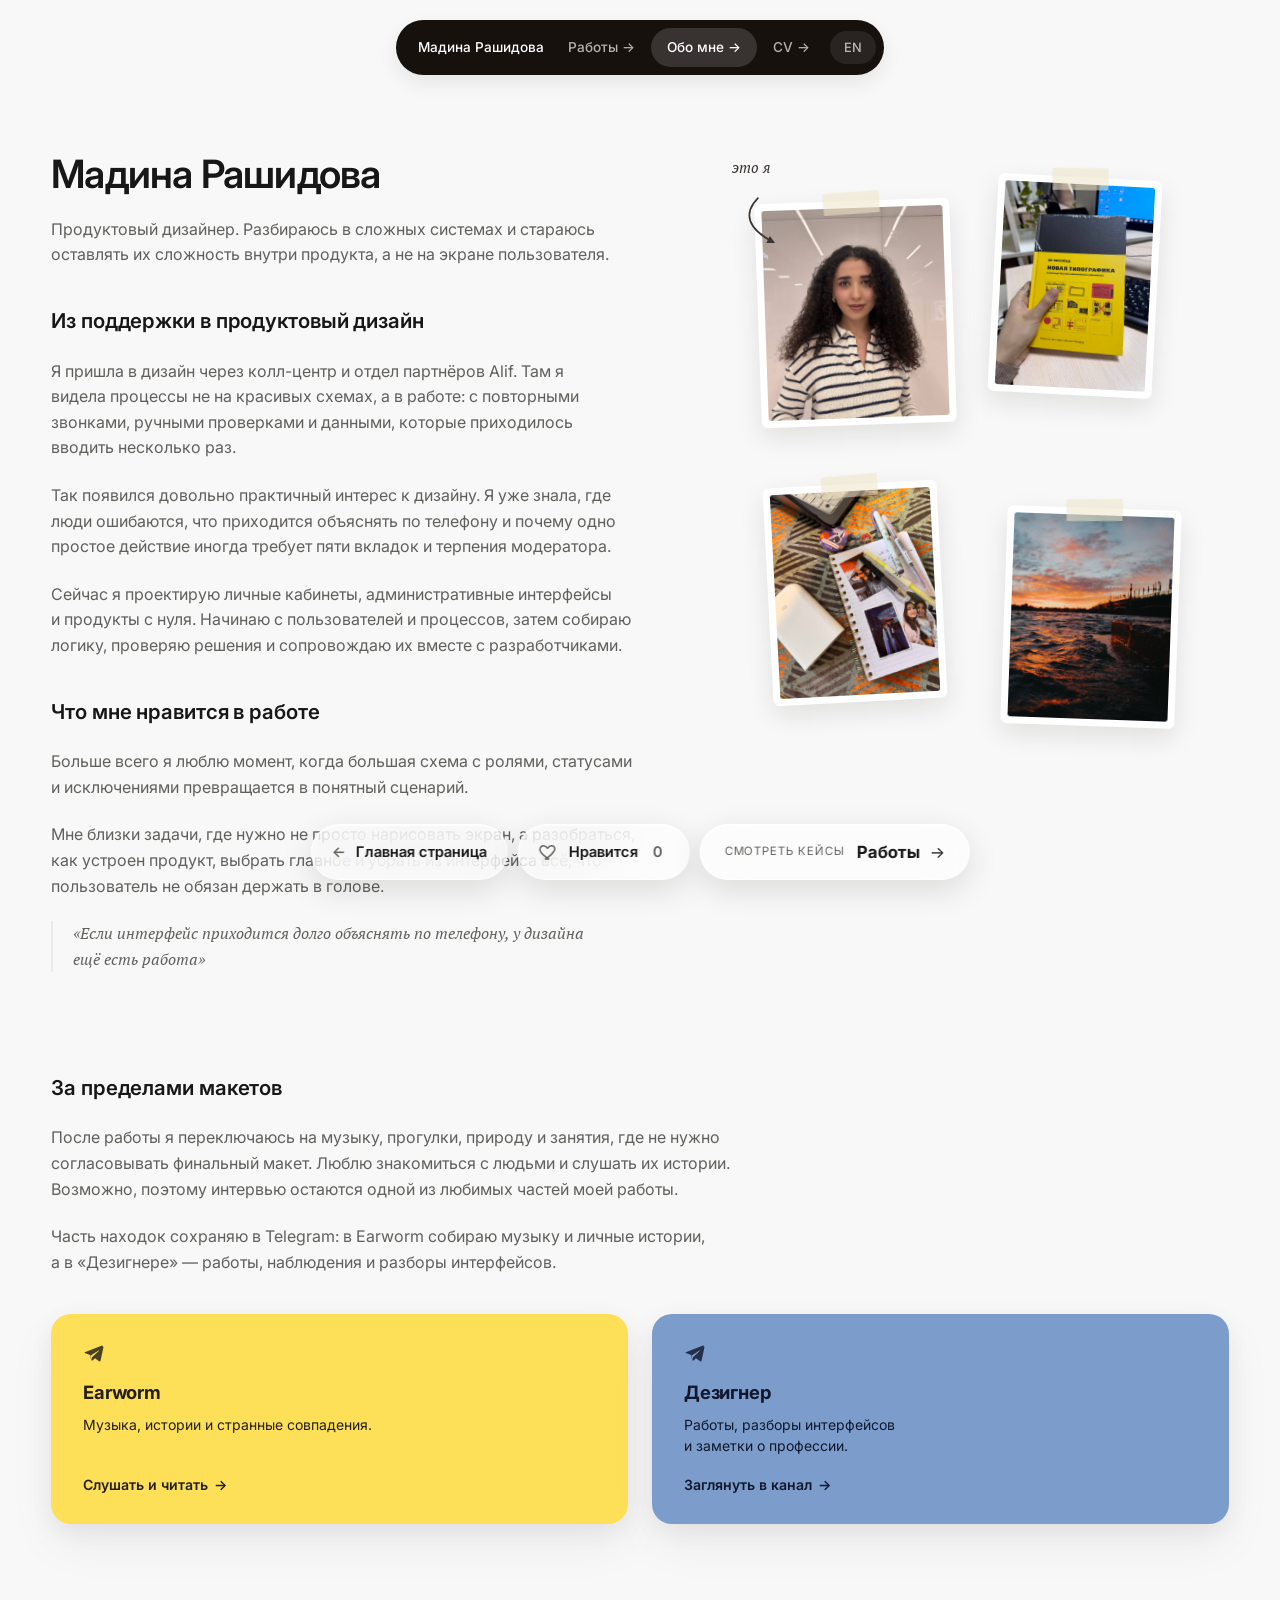
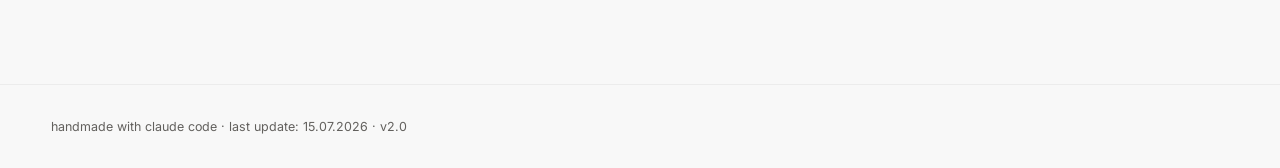
==== commit 31df34e7: "Unify typography scale across case pages and about.html, fix Telegram cards layout Introduces shared" ====
--- a/about.html
+++ b/about.html
@@ -41,6 +41,22 @@
     --sans: 'Inter', -apple-system, BlinkMacSystemFont, "Segoe UI", Roboto, sans-serif;
     --display: var(--sans);
     --serif: 'PT Serif', Georgia, 'Times New Roman', serif;
+    /* Unified type scale — same tokens copy-pasted across about.html and all
+       4 case pages (no shared includes on this static site, see PRODUCT.md). */
+    --font-size-h1: clamp(40px, 5vw, 72px);
+    --font-size-h2: clamp(24px, 2vw, 30px);
+    --font-size-h3: clamp(20px, 1.5vw, 24px);
+    --font-size-h4: clamp(19px, 1.6vw, 23px);
+    --font-size-body: clamp(16px, 1.1vw, 18px);
+    --font-size-label: 14px;
+    --font-weight-heading: 600;
+    --line-height-h1: 1.05;
+    --line-height-heading: 1.2;
+    --line-height-body: 1.55;
+    /* about.html-only: the page name is now a real <h2>, one size step below
+       h1 but well above the shared --font-size-h2 used for section
+       headings elsewhere — see instruction §2. Not reused on any other page. */
+    --font-size-about-name: clamp(32px, 4vw, 39px);
   }
   * { margin: 0; padding: 0; box-sizing: border-box; }
   html { scroll-behavior: smooth; }
@@ -97,22 +113,30 @@
   @media (max-width: 720px) { .about-page-wrap { padding-bottom: 200px; } }
 
   /* ===================== Typographic system ===================== */
-  /* Same H1 scale as the case pages — see typography-hierarchy instruction §3. */
-  h1.about-title {
-    font-family: var(--display); font-weight: 700; font-size: clamp(44px, 4.5vw, 68px);
-    line-height: 1.02; letter-spacing: -0.02em; text-wrap: balance;
-  }
+  /* The page name is now a real <h2> — a deliberate demotion from h1, its own
+     size step (--font-size-about-name) between the shared h1 and h2 tokens,
+     not the case pages' shared h1 scale. See instruction §2. */
+  h2.about-title {
+    font-family: var(--display); font-weight: var(--font-weight-heading); font-size: var(--font-size-about-name);
+    line-height: 1.15; letter-spacing: -0.02em; text-wrap: balance;
+  }
+  /* Body copy on this page is pinned flat at 16px — never scales past it via
+     clamp(), unlike the case pages' --font-size-body (16-18px). See
+     instruction §2. */
   .about-dek {
-    margin-top: 20px; font-size: clamp(1.25rem, 1.1rem + 0.4vw, 1.375rem); font-weight: 400;
-    color: var(--text-dim); max-width: 62ch; line-height: 1.5; text-wrap: pretty;
-  }
-  .about-hero h2, .about-outside h2 {
-    font-family: var(--display); font-weight: 600; font-size: clamp(1.875rem, 1.6rem + 1vw, 2.625rem);
-    line-height: 1.08; letter-spacing: -0.015em; margin-bottom: 24px; text-wrap: balance;
+    margin-top: 20px; font-size: 16px; font-weight: 400;
+    color: var(--text-dim); max-width: 62ch; line-height: 1.6; text-wrap: pretty;
+  }
+  /* Section headings ("Из поддержки...", "Что мне нравится...",
+     "За пределами макетов") are real <h4>s sharing --font-size-h4 with the
+     case pages' task headline — see instruction §2. */
+  .about-hero h4, .about-outside h4 {
+    font-family: var(--display); font-weight: var(--font-weight-heading); font-size: var(--font-size-h4);
+    line-height: 1.3; letter-spacing: -0.005em; margin-bottom: 24px; text-wrap: balance;
   }
   .about-hero p, .about-outside p {
-    font-size: clamp(1.25rem, 1.1rem + 0.4vw, 1.375rem); font-weight: 400;
-    color: var(--text-dim); line-height: 1.55; max-width: 720px; text-wrap: pretty;
+    font-size: 16px; font-weight: 400;
+    color: var(--text-dim); line-height: 1.6; max-width: 720px; text-wrap: pretty;
   }
   .about-hero p + p, .about-outside p + p { margin-top: 22px; }
 
@@ -195,27 +219,34 @@
   .about-outside { margin-top: clamp(80px, 8vw, 120px); }
   @media (max-width: 720px) { .about-outside { margin-top: clamp(56px, 10vw, 72px); } }
 
-  /* Text left, two compact Telegram cards right — one connected section,
-     not text followed by a separate card block. Stacks text-then-cards on
-     mobile. See about-page instruction §4. */
-  .outside-grid { display: grid; grid-template-columns: 1fr; gap: 40px; align-items: start; }
-  @media (min-width: 900px) {
-    .outside-grid { grid-template-columns: minmax(0, 1fr) minmax(240px, 320px); gap: clamp(48px, 6vw, 72px); }
-  }
-
-  .tg-cards { display: flex; flex-direction: column; gap: 20px; }
+  /* Both Telegram cards in one full-width row inside the main content frame —
+     two equal columns on desktop, one column on mobile/tablet. Replaces the
+     old narrow-right-column layout that left empty space beside the text.
+     See instruction §3. */
+  .channels-frame { width: 100%; margin-top: clamp(32px, 3vw, 48px); }
+  .channels-grid {
+    display: grid; grid-template-columns: repeat(2, minmax(0, 1fr));
+    gap: 24px; align-items: stretch;
+  }
+  @media (max-width: 767px) {
+    .channels-grid { grid-template-columns: 1fr; gap: 16px; }
+  }
 
   .tg-card {
     position: relative; display: flex; flex-direction: column; justify-content: space-between;
-    border-radius: var(--radius-medium); padding: clamp(28px, 3vw, 32px); min-height: 208px;
+    width: 100%; min-width: 0; height: 100%;
+    border-radius: var(--radius-medium); padding: 28px 32px;
     text-decoration: none; box-shadow: var(--shadow-soft);
     transition: transform 220ms cubic-bezier(0.22,1,0.36,1), box-shadow 220ms ease;
+  }
+  @media (max-width: 767px) {
+    .tg-card { padding: 24px; }
   }
   .tg-card:hover, .tg-card:focus-visible { transform: translateY(-3px); box-shadow: 0 16px 36px rgba(23,17,14,0.16); }
   .tg-card:focus-visible { outline: 2px solid var(--text-strong); outline-offset: 3px; }
   .tg-card__icon { width: 22px; height: 22px; display: block; opacity: 0.82; }
   .tg-card__name { font-family: var(--display); font-weight: 700; font-size: 1.15rem; margin-top: 14px; letter-spacing: -0.01em; }
-  .tg-card .tg-card__body { font-size: 0.92rem; font-weight: 400; color: inherit; line-height: 1.5; margin-top: 8px; max-width: 34ch; }
+  .tg-card .tg-card__body { font-size: var(--font-size-label); font-weight: 400; color: inherit; line-height: 1.5; margin-top: 8px; max-width: 34ch; }
   .tg-card__cta { display: inline-flex; align-items: center; gap: 6px; font-weight: 600; font-size: 0.88rem; margin-top: 18px; }
   .tg-card__arrow { transition: transform 220ms cubic-bezier(0.22,1,0.36,1); }
   .tg-card:hover .tg-card__arrow, .tg-card:focus-visible .tg-card__arrow { transform: translateX(3px); }
@@ -343,18 +374,18 @@
 
       <div class="about-hero">
         <div class="about-hero-text">
-          <h1 class="about-title"><span data-lang="ru">Мадина Рашидова</span><span data-lang="en">Madina Rashidova</span></h1>
+          <h2 class="about-title"><span data-lang="ru">Мадина Рашидова</span><span data-lang="en">Madina Rashidova</span></h2>
           <p class="about-dek"><span data-lang="ru">Продуктовый дизайнер. Разбираюсь в сложных системах и стараюсь оставлять их сложность внутри продукта, а не на экране пользователя.</span><span data-lang="en">Product designer. I get to the bottom of complex systems and try to keep their complexity inside the product, not on the user's screen.</span></p>
 
           <section class="about-story">
-            <h2><span data-lang="ru">Из поддержки в продуктовый дизайн</span><span data-lang="en">From support into product design</span></h2>
+            <h4><span data-lang="ru">Из поддержки в продуктовый дизайн</span><span data-lang="en">From support into product design</span></h4>
             <p><span data-lang="ru">Я пришла в дизайн через колл-центр и отдел партнёров Alif. Там я видела процессы не на красивых схемах, а в работе: с повторными звонками, ручными проверками и данными, которые приходилось вводить несколько раз.</span><span data-lang="en">I came into design through Alif's call center and partner department. There I saw processes not on neat diagrams but at work: with repeat calls, manual checks, and data that had to be entered more than once.</span></p>
             <p><span data-lang="ru">Так появился довольно практичный интерес к дизайну. Я уже знала, где люди ошибаются, что приходится объяснять по телефону и почему одно простое действие иногда требует пяти вкладок и терпения модератора.</span><span data-lang="en">That's how a fairly practical interest in design showed up. I already knew where people made mistakes, what had to be explained over the phone, and why one simple action sometimes needed five tabs and a moderator's patience.</span></p>
             <p><span data-lang="ru">Сейчас я проектирую личные кабинеты, административные интерфейсы и продукты с нуля. Начинаю с пользователей и процессов, затем собираю логику, проверяю решения и сопровождаю их вместе с разработчиками.</span><span data-lang="en">Now I design personal dashboards, admin interfaces, and products from scratch. I start with users and processes, then put the logic together, test solutions, and see them through together with developers.</span></p>
           </section>
 
           <section class="about-likelead">
-            <h2><span data-lang="ru">Что мне нравится в работе</span><span data-lang="en">What I like about the work</span></h2>
+            <h4><span data-lang="ru">Что мне нравится в работе</span><span data-lang="en">What I like about the work</span></h4>
             <p><span data-lang="ru">Больше всего я люблю момент, когда большая схема с ролями, статусами и исключениями превращается в понятный сценарий.</span><span data-lang="en">What I love most is the moment when a big diagram full of roles, statuses, and exceptions turns into a clear scenario.</span></p>
             <p><span data-lang="ru">Мне близки задачи, где нужно не просто нарисовать экран, а разобраться, как устроен продукт, выбрать главное и убрать из интерфейса всё, что пользователь не обязан держать в голове.</span><span data-lang="en">I'm drawn to tasks where you can't just draw a screen — you have to figure out how the product works, choose what matters most, and clear out everything the user shouldn't have to keep in their head.</span></p>
             <p class="about-quote"><span data-lang="ru">«Если интерфейс приходится долго объяснять по телефону, у дизайна ещё есть работа»</span><span data-lang="en">"If an interface still needs a long phone call to explain, design still has work to do"</span></p>
@@ -403,14 +434,14 @@
       </div>
 
       <section class="about-outside">
-        <h2><span data-lang="ru">За пределами макетов</span><span data-lang="en">Outside the mockups</span></h2>
-        <div class="outside-grid">
-          <div class="outside-text">
-            <p><span data-lang="ru">После работы я переключаюсь на музыку, прогулки, природу и занятия, где не нужно согласовывать финальный макет. Люблю знакомиться с людьми и слушать их истории. Возможно, поэтому интервью остаются одной из любимых частей моей работы.</span><span data-lang="en">After work I switch to music, walks, nature, and activities where nobody needs to sign off on the final layout. I love meeting people and listening to their stories. Maybe that's why interviews stay one of my favorite parts of the job.</span></p>
-            <p><span data-lang="ru">Часть находок сохраняю в Telegram: в Earworm собираю музыку и личные истории, а в «Дезигнере» — работы, наблюдения и разборы интерфейсов.</span><span data-lang="en">Some of what I find, I save in Telegram: in Earworm I collect music and personal stories, and in "Дезигнер" — projects, observations, and interface breakdowns.</span></p>
-          </div>
-
-          <div class="tg-cards">
+        <h4><span data-lang="ru">За пределами макетов</span><span data-lang="en">Outside the mockups</span></h4>
+        <div class="outside-text">
+          <p><span data-lang="ru">После работы я переключаюсь на музыку, прогулки, природу и занятия, где не нужно согласовывать финальный макет. Люблю знакомиться с людьми и слушать их истории. Возможно, поэтому интервью остаются одной из любимых частей моей работы.</span><span data-lang="en">After work I switch to music, walks, nature, and activities where nobody needs to sign off on the final layout. I love meeting people and listening to their stories. Maybe that's why interviews stay one of my favorite parts of the job.</span></p>
+          <p><span data-lang="ru">Часть находок сохраняю в Telegram: в Earworm собираю музыку и личные истории, а в «Дезигнере» — работы, наблюдения и разборы интерфейсов.</span><span data-lang="en">Some of what I find, I save in Telegram: in Earworm I collect music and personal stories, and in "Дезигнер" — projects, observations, and interface breakdowns.</span></p>
+        </div>
+
+        <div class="channels-frame">
+          <div class="channels-grid">
             <a class="tg-card tg-card--earworm" href="https://t.me/Earworm_me" target="_blank" rel="noopener noreferrer" aria-label="Earworm: музыка, истории и странные совпадения — открыть канал в Telegram">
               <div class="tg-card__top">
                 <svg class="tg-card__icon" viewBox="0 0 24 24" fill="currentColor" aria-hidden="true">
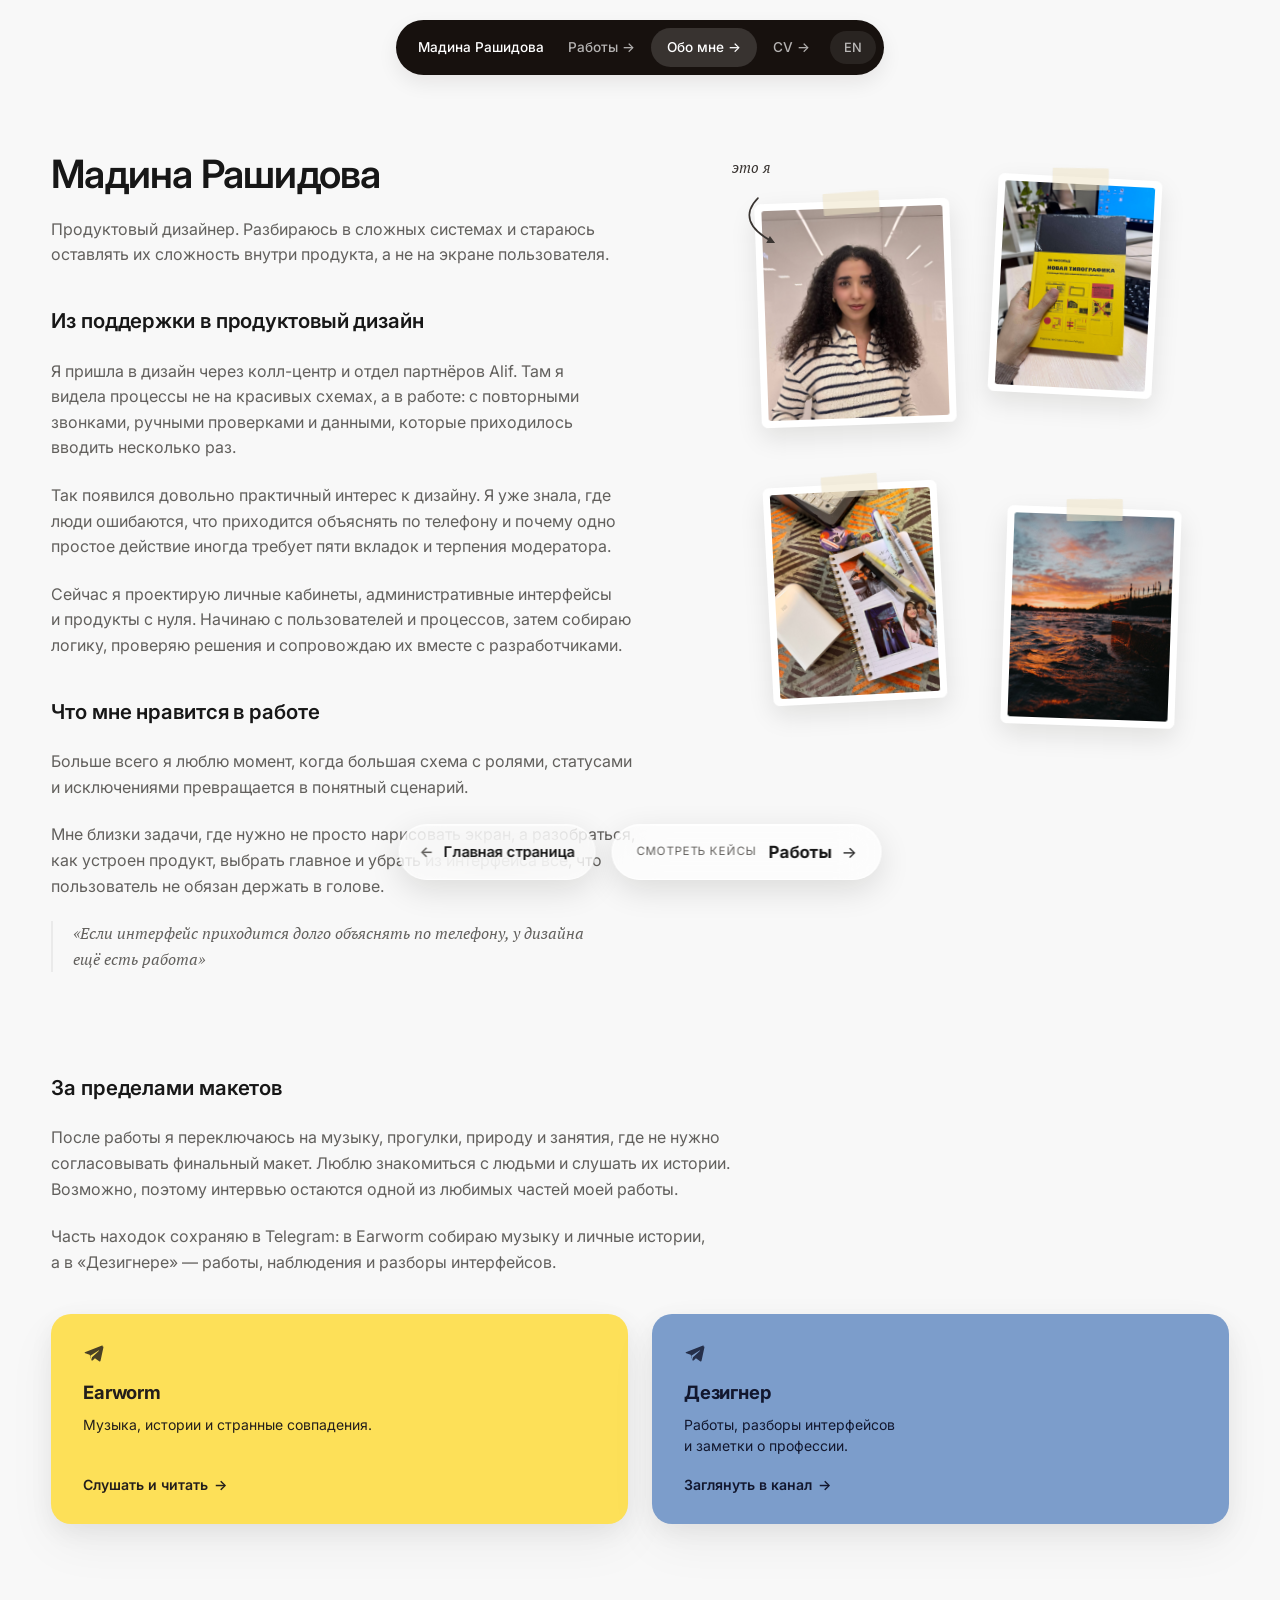
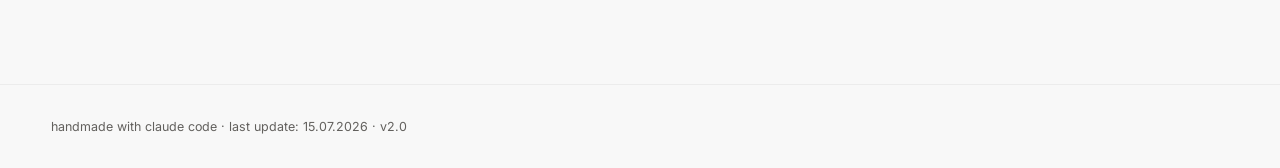
==== commit 1f94e976: "Static hero, case content updates, and split result/metrics blocks - Hero: static badge/name/text, r" ====
--- a/about.html
+++ b/about.html
@@ -267,14 +267,14 @@
   .case-floating-nav {
     position: fixed; left: 50%; bottom: max(20px, env(safe-area-inset-bottom));
     transform: translateX(-50%) translateY(12px);
-    z-index: 110; display: flex; align-items: center; justify-content: center; flex-wrap: wrap; gap: 10px;
+    z-index: 110; display: flex; align-items: center; justify-content: center; flex-wrap: wrap; gap: 16px;
     width: max-content; max-width: calc(100vw - 32px);
     opacity: 0;
     transition: opacity 0.5s cubic-bezier(0.22,1,0.36,1), transform 0.5s cubic-bezier(0.22,1,0.36,1);
   }
   .case-floating-nav.is-inview { opacity: 1; transform: translateX(-50%) translateY(0); }
 
-  .case-like, .case-next, .case-home {
+  .case-next, .case-home {
     background: rgba(255, 255, 255, 0.62);
     border: 1px solid rgba(255, 255, 255, 0.72);
     box-shadow: 0 10px 32px rgba(15, 13, 12, 0.12), inset 0 1px 0 rgba(255, 255, 255, 0.7);
@@ -283,7 +283,7 @@
     border-radius: var(--radius-pill);
   }
   @supports not (backdrop-filter: blur(1px)) {
-    .case-like, .case-next, .case-home { background: rgba(248, 248, 248, 0.94); }
+    .case-next, .case-home { background: rgba(248, 248, 248, 0.94); }
   }
   .case-home {
     display: inline-flex; align-items: center; gap: 10px;
@@ -297,25 +297,6 @@
   .case-home__arrow { font-family: var(--mono); color: var(--text-dim); transition: transform 0.2s cubic-bezier(0.22,1,0.36,1); }
   .case-home:hover .case-home__arrow, .case-home:focus-visible .case-home__arrow { transform: translateX(-4px); }
   .case-home__label { white-space: nowrap; }
-
-  .case-like {
-    display: inline-flex; align-items: center; gap: 10px;
-    font-family: var(--sans); font-size: 0.92rem; font-weight: 600; color: #171717;
-    padding-inline: 20px; min-height: 56px; cursor: pointer; flex-shrink: 0;
-    transition: background 0.25s ease, box-shadow 0.25s ease, transform 0.2s cubic-bezier(0.22,1,0.36,1);
-  }
-  .case-like:hover { background: rgba(255,255,255,0.85); box-shadow: var(--shadow-control); }
-  .case-like:focus-visible { outline: 2px solid var(--text-strong); outline-offset: 2px; }
-  .case-like:active { transform: scale(0.96); }
-  .case-like__icon { width: 20px; height: 20px; flex-shrink: 0; color: var(--text-dim); transition: transform 0.2s cubic-bezier(0.22,1,0.36,1), color 0.2s ease; }
-  .case-like:hover .case-like__icon { transform: scale(1.06); }
-  .case-like.is-liked { color: var(--text-strong); }
-  .case-like.is-liked .case-like__icon { color: var(--text-strong); }
-  .case-like.is-liked .case-like__icon path { fill: currentColor; }
-  .case-like.is-pulsing .case-like__icon { animation: caseLikePulse 240ms cubic-bezier(0.22,1,0.36,1); }
-  @keyframes caseLikePulse { 0% { transform: scale(1); } 45% { transform: scale(1.22); } 100% { transform: scale(1); } }
-  .case-like__label { white-space: nowrap; }
-  .case-like__count { font-family: var(--mono); color: var(--text-dim); min-width: 1.4em; }
 
   .case-next {
     display: flex; align-items: center; gap: 12px;
@@ -332,8 +313,8 @@
   .case-next:hover .case-next__arrow, .case-next:focus-visible .case-next__arrow { transform: translateX(5px); }
 
   @media (max-width: 720px) {
-    .case-floating-nav { bottom: max(14px, env(safe-area-inset-bottom)); gap: 8px; }
-    .case-like, .case-home { min-height: 48px; padding-inline: 16px; }
+    .case-floating-nav { bottom: max(14px, env(safe-area-inset-bottom)); gap: 16px; }
+    .case-home { min-height: 48px; padding-inline: 16px; }
     .case-next { min-height: 48px; padding-inline: 16px; max-width: min(220px, 52vw); }
     .case-next__label, .case-home__label {
       position: absolute; width: 1px; height: 1px; overflow: hidden;
@@ -344,7 +325,7 @@
   @media (prefers-reduced-motion: reduce) {
     html { scroll-behavior: auto; }
     .site-nav, .tg-card, .tg-card__arrow, .collage-photo,
-    .case-floating-nav, .case-like__icon, .case-next__arrow, .case-like, .case-next, .case-home, .case-home__arrow {
+    .case-floating-nav, .case-next__arrow, .case-next, .case-home, .case-home__arrow {
       transition: none !important;
     }
     .tg-card:hover, .tg-card:focus-visible { transform: none; }
@@ -352,7 +333,6 @@
     .collage-photo, .collage-photo.is-visible { opacity: 1 !important; transform: none !important; }
     .collage-photo:hover, .collage-photo:focus-within { transform: none !important; }
     .collage-caption { transition: none !important; opacity: 1 !important; clip-path: inset(0 0 0 0) !important; }
-    .case-like.is-pulsing .case-like__icon { animation: none; }
     .case-floating-nav { opacity: 1; transform: translateX(-50%); }
   }
 
@@ -473,13 +453,6 @@
         <span class="case-home__arrow" aria-hidden="true">←</span>
         <span class="case-home__label"><span data-lang="ru">Главная страница</span><span data-lang="en">Homepage</span></span>
       </a>
-      <button class="case-like" type="button" data-case-id="about" aria-pressed="false" aria-label="Поставить лайк странице «Обо мне»">
-        <svg class="case-like__icon" viewBox="0 0 24 24" fill="none" stroke="currentColor" stroke-width="1.8" stroke-linejoin="round" stroke-linecap="round" aria-hidden="true">
-          <path d="M12 20.5s-7.2-4.5-9.8-8.9C.5 8.4 1.9 4.5 5.6 4.5c2.2 0 3.8 1.4 4.9 3.1 1.1-1.7 2.7-3.1 4.9-3.1 3.7 0 5.1 3.9 2.4 7.1-2.6 4.4-9.8 8.9-9.8 8.9z"/>
-        </svg>
-        <span class="case-like__label"><span data-lang="ru">Нравится</span><span data-lang="en">Like</span></span>
-        <span class="case-like__count">0</span>
-      </button>
       <a class="case-next" href="index.html#work">
         <span class="case-next__label"><span data-lang="ru">Смотреть кейсы</span><span data-lang="en">See the work</span></span>
         <span class="case-next__title-row">
@@ -487,7 +460,6 @@
           <span class="case-next__arrow" aria-hidden="true">→</span>
         </span>
       </a>
-      <span class="sr-only" aria-live="polite" data-case-live></span>
     </nav>
   </div>
 
